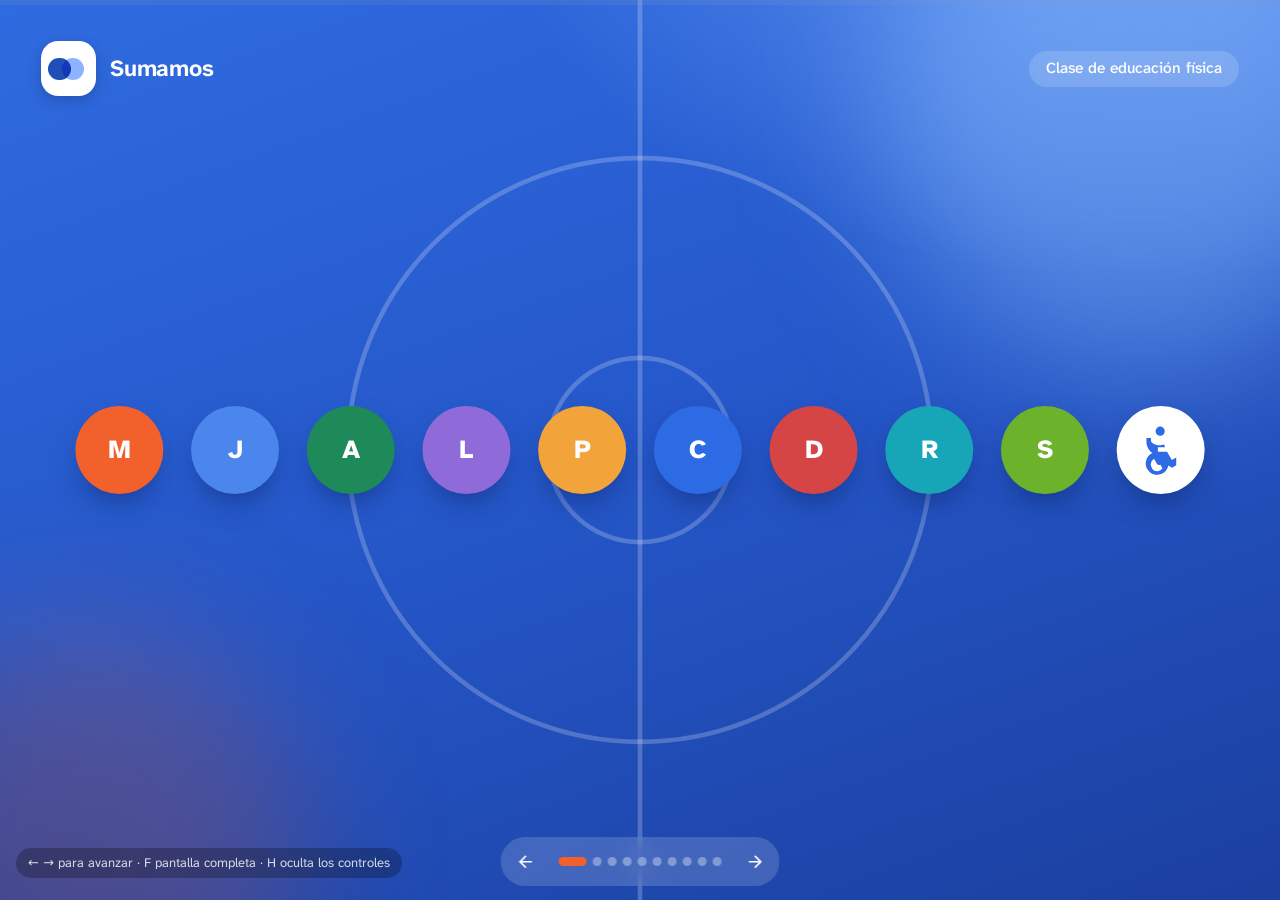
==== web/presentacion.html @ 898bfbc0 "Añade la web de presentación y el soporte para el jurado - web/index.html: página con el móvil de la" ====
<!doctype html>
<html lang="es">
<head>
<meta charset="utf-8">
<meta name="viewport" content="width=device-width, initial-scale=1">
<title>Sumamos · presentación ante el jurado</title>
<meta name="description" content="Soporte visual para presentar la app ante el jurado. Flechas izquierda y derecha para pasar de diapositiva.">
<link rel="stylesheet" href="styles.css">
<link rel="stylesheet" href="deck.css">
<script>window.BRAND = 'Sumamos';</script>
</head>
<body>
<!-- Soporte de la presentación. El guion NO está aquí: solo apoyo visual.
     Datos y fuentes: ver notas al pie de cada diapositiva. Los datos de la app son de ejemplo. -->

<div class="deck" id="deck">
<div class="track" id="track">

<!-- ═════ 1 · Introducción ═════ -->
<section class="sld s1" data-hud="dark" data-steps="2" aria-label="Introducción">
  <div class="bg bg--blue"><i class="orb o-a"></i><i class="orb o-b"></i>
    <svg class="court" viewBox="0 0 1000 600" fill="none" stroke="currentColor" stroke-width="3" aria-hidden="true"><circle class="dl" pathLength="1" cx="500" cy="300" r="190"/><line class="dl" pathLength="1" x1="500" y1="0" x2="500" y2="600"/><circle class="dl" pathLength="1" cx="500" cy="300" r="60"/></svg>
  </div>
  <header class="s1__top" data-a style="--i:0">
    <span class="lock"><span class="mark"><i></i><i></i></span><b data-brand>Sumamos</b></span>
    <span class="tag">Clase de educación física</span>
  </header>
  <div class="s1__zone zl" aria-hidden="true"></div><div class="s1__zone zr" aria-hidden="true"></div>
  <div class="s1__line" id="pickLine" role="img" aria-label="Una fila de diez personas siendo elegidas para formar equipos; la última se queda sin elegir">
    <span class="pp" style="--c:#F2602B">M</span><span class="pp" style="--c:#4A86EC">J</span><span class="pp" style="--c:#1E8A5A">A</span><span class="pp" style="--c:#8E6BD8">L</span><span class="pp" style="--c:#F2A33A">P</span><span class="pp" style="--c:#2D6BE4">C</span><span class="pp" style="--c:#D64545">D</span><span class="pp" style="--c:#16A6B8">R</span><span class="pp" style="--c:#6CB22B">S</span>
    <span class="pp pp--last"><svg viewBox="0 0 24 24" aria-hidden="true"><use href="#i-access"/></svg></span>
  </div>
  <p class="s1__word" data-f="2"><span>Siempre.</span></p>
</section>

<!-- ═════ 2 · Problema ═════ -->
<section class="sld s2" data-hud="light" data-steps="4" aria-label="Problema">
  <div class="bg bg--sky"><i class="orb o-c"></i></div>
  <div class="sx">
    <h2 class="st" data-a style="--i:0">Un problema que se mide</h2>
    <div class="s2__cards">
      <article class="card2" data-f="1">
        <div class="stat"><b data-num="50.6" data-dec="1">0</b><span>%</span></div>
        <p class="lead2">sienten soledad no deseada</p>
        <div class="bars2" id="loneBars">
          <div class="b2"><span>Personas con discapacidad</span><i style="--w:50.6%" class="hot"></i><em>50,6 %</em></div>
          <div class="b2"><span>Resto de la población</span><i style="--w:15.8%"></i><em>15,8 %</em></div>
        </div>
        <p class="src">Fundación ONCE · Observatorio de Soledades, 2025</p>
      </article>
      <article class="card2" data-f="2">
        <div class="stat"><b data-num="0.4" data-dec="1">0</b><span>%</span></div>
        <p class="lead2">tiene licencia deportiva</p>
        <div class="dotsets">
          <div class="dotset"><span>Con discapacidad · por cada 1.000</span><div class="dots" data-on="4"></div></div>
          <div class="dotset"><span>Sin discapacidad · por cada 1.000</span><div class="dots" data-on="80"></div></div>
        </div>
        <p class="src">Comité Paralímpico Español · ≈0,4 % frente a ≈8 %</p>
      </article>
      <article class="card2" data-f="3">
        <div class="stat"><span class="pre">&lt;</span><b data-num="20">0</b><span>%</span></div>
        <p class="lead2">de las instalaciones, accesibles del todo</p>
        <div class="facs" id="facs"></div>
        <p class="src">Libro Blanco del deporte de personas con discapacidad, 2019</p>
      </article>
    </div>
    <p class="punch" data-f="4"><span class="strike">Falta de ganas.</span> <b>Falta de entorno.</b></p>
  </div>
</section>

<!-- ═════ 3 · Solución ═════ -->
<section class="sld s3" data-hud="light" data-steps="3" aria-label="Solución">
  <div class="bg bg--sky2"><i class="orb o-d"></i></div>
  <div class="sx">
    <div class="s3__head" data-a style="--i:0">
      <span class="lock lock--d"><span class="mark"><i></i><i></i></span><b data-brand>Sumamos</b></span>
      <h2>La comunidad deportiva que se adapta a ti</h2>
    </div>
    <div class="s3__flow">
      <article class="prof" data-f="1">
        <span class="ava">L</span>
        <b>Lucía</b><small>Tu perfil</small>
        <div class="chips2"><span>Acceso sin escalones</span><span>Aparcamiento reservado</span><span>Vestuario adaptado</span></div>
      </article>
      <svg class="s3__links" data-f="2" viewBox="0 0 200 300" preserveAspectRatio="none" aria-hidden="true">
        <path class="ln" pathLength="1" d="M0 150 C80 150 90 50 200 50"/><path class="ln" pathLength="1" d="M0 150 C80 150 110 150 200 150"/><path class="ln" pathLength="1" d="M0 150 C80 150 90 250 200 250"/>
        <circle class="pulse" r="5"><animateMotion dur="2.4s" repeatCount="indefinite" path="M0 150 C80 150 90 50 200 50"/></circle>
        <circle class="pulse" r="5"><animateMotion dur="2.4s" begin=".5s" repeatCount="indefinite" path="M0 150 C80 150 110 150 200 150"/></circle>
        <circle class="pulse" r="5"><animateMotion dur="2.4s" begin="1s" repeatCount="indefinite" path="M0 150 C80 150 90 250 200 250"/></circle>
      </svg>
      <div class="acts">
        <article class="mini-act" data-f="2" style="--i:0"><span class="ph" style="background-image:url(assets/foto_baloncesto.jpg)"></span><div><b>Baloncesto en silla</b><small>Creada por otros usuarios</small></div><em class="cov-ok">Cubre 3/3</em></article>
        <article class="mini-act" data-f="2" style="--i:1"><span class="ph" style="background-image:url(assets/foto_natacion.jpg)"></span><div><b>Natación en grupo</b><small>Cerca de ti</small></div><em class="cov-ok">Cubre 3/3</em></article>
        <article class="mini-act" data-f="2" style="--i:2"><span class="ph" style="background-image:url(assets/foto_padel.jpg)"></span><div><b>Pádel para todos</b><small>Con monitor de apoyo</small></div><em class="cov-part">Cubre 2/3</em></article>
      </div>
    </div>
    <p class="s3__say" data-f="3">No un espacio aparte. <b>El mismo espacio, sin barreras.</b></p>
  </div>
</section>

<!-- ═════ 4 · Cómo lo hacemos (demo en vivo) ═════ -->
<section class="sld s4" data-hud="light" data-steps="6" aria-label="Demostración en vivo">
  <div class="bg bg--sky3"><i class="orb o-e"></i></div>
  <div class="sx s4__grid">
    <div class="s4__left">
      <p class="kick" data-a style="--i:0">Demo en vivo</p>
      <article class="lucia" data-a style="--i:1">
        <span class="ava ava--l">L</span>
        <div><b>Lucía</b><small>Quiere jugar al baloncesto. Va en silla de ruedas.</small></div>
      </article>
      <div class="crit" id="crit" aria-hidden="true">
        <span style="--i:0"><svg viewBox="0 0 24 24"><use href="#i-group"/></svg>Gente como ella</span>
        <span style="--i:1"><svg viewBox="0 0 24 24"><use href="#i-pin"/></svg>Cerca de ti</span>
        <span style="--i:2"><svg viewBox="0 0 24 24"><use href="#i-support"/></svg>Con el apoyo que necesita</span>
      </div>
      <ol class="steps" id="demoSteps">
        <li data-k="1"><span class="si"><svg viewBox="0 0 24 24"><use href="#i-hear"/></svg></span><div><b>Una app accesible</b><small>Letra grande y lectura fácil</small></div></li>
        <li data-k="2"><span class="si"><svg viewBox="0 0 24 24"><use href="#i-access"/></svg></span><div><b>Sus necesidades</b><small>Qué necesita, no qué tiene</small></div></li>
        <li data-k="3"><span class="si"><svg viewBox="0 0 24 24"><use href="#i-verified"/></svg></span><div><b>Lo que encaja</b><small>Actividades que ya existen para ella</small></div></li>
        <li data-k="4"><span class="si"><svg viewBox="0 0 24 24"><use href="#i-seal"/></svg></span><div><b>Un sitio comprobado</b><small>Quién viene y qué hay</small></div></li>
        <li data-k="5"><span class="si"><svg viewBox="0 0 24 24"><use href="#i-event"/></svg></span><div><b>Se apunta</b><small>Con el grupo, con apoyo o con alguien suyo</small></div></li>
        <li data-k="6"><span class="si"><svg viewBox="0 0 24 24"><use href="#i-add"/></svg></span><div><b>O crea su plan</b><small>Para que otros se apunten</small></div></li>
      </ol>
    </div>
    <div class="s4__right d-phone" data-a style="--i:2">
      <div class="phone-wrap" id="phoneWrap">
        <div class="phone" id="phone">
          <div class="phone__bezel">
            <div class="phone__cam"></div>
            <div class="phone__screen" id="screen">
              <div class="status"><span>7:22</span><span class="status__r"><i></i><i></i><i></i><b></b></span></div>
              <div class="view" id="view"></div>
              <nav class="tabbar" id="tabbar" aria-label="Navegación de la app">
                <button type="button" data-nav="home"><svg viewBox="0 0 24 24"><use href="#i-home"/></svg><span>Inicio</span></button>
                <button type="button" data-nav="plans"><svg viewBox="0 0 24 24"><use href="#i-plans"/></svg><span>Mis planes</span></button>
                <button type="button" data-nav="council"><svg viewBox="0 0 24 24"><use href="#i-bank"/></svg><span>Ayuntamiento</span></button>
                <button type="button" data-nav="profile"><svg viewBox="0 0 24 24"><use href="#i-person"/></svg><span>Perfil</span></button>
              </nav>
              <div class="sheet-wrap" id="sheet"></div>
              <div class="toast" id="toast" role="status"></div>
              <div class="cursor" id="cursor" aria-hidden="true"><span></span></div>
            </div>
          </div>
        </div>
        <p class="tour-cap" id="tourCap" hidden></p>
      </div>
    </div>
  </div>
</section>

<!-- ═════ 5 · Necesidad ═════ -->
<section class="sld s5" data-hud="dark" data-steps="3" aria-label="Necesidad">
  <div class="bg bg--photo"><img src="assets/foto_playa.jpg" alt=""><i class="shade"></i></div>
  <div class="sx s5__grid">
    <div class="s5__l">
      <p class="kick kick--w" data-a style="--i:0">Marbella</p>
      <div class="big" data-a style="--i:1"><b data-num="15000" data-sep="1">0</b></div>
      <p class="cap" data-a style="--i:2">vecinos con alguna discapacidad</p>
      <p class="here" data-f="3">Esto pasa <b>aquí</b>.</p>
    </div>
    <div class="s5__r">
      <article class="gl" data-f="1">
        <div class="people" id="people"></div>
        <div class="gl__t"><b>1 de cada 10</b><span>personas en España</span></div>
      </article>
      <article class="gl" data-f="2">
        <div class="homes" id="homes"></div>
        <div class="gl__t"><b>1 de cada 5</b><span>hogares</span></div>
      </article>
    </div>
  </div>
  <p class="foot-src" data-a style="--i:3">INE, EDAD 2020 (4,38 M de personas; 94,9 ‰; 20,5 % de hogares). Marbella: estimación aplicando esa tasa a ≈159.000 habitantes (AEAT, 2023).</p>
</section>

<!-- ═════ 6 · Competencia ═════ -->
<section class="sld s6" data-hud="light" data-steps="6" aria-label="Competencia">
  <div class="bg bg--sky"><i class="orb o-c"></i></div>
  <div class="sx">
    <h2 class="st" data-a style="--i:0">¿Ya existe algo así?</h2>
    <div class="s6__grid">
      <div class="cmp" id="cmp">
        <div class="cmp__h">
          <span></span>
          <div class="who2 us"><span class="mark"><i></i><i></i></span><b data-brand>Sumamos</b><small>comunidad deportiva accesible</small></div>
          <div class="who2"><b>Playtomic</b><small>+6.000 clubes · 66 países</small></div>
          <div class="who2"><b>Eventbrite</b><small>89 M de usuarios al mes</small></div>
          <div class="who2"><b>Wheelmap</b><small>≈1 M de lugares mapeados</small></div>
        </div>
        <div class="row3" data-f="1"><span>Quedar para jugar</span><i class="y"></i><i class="y"></i><i class="p"></i><i class="n"></i></div>
        <div class="row3" data-f="2"><span>Accesibilidad como filtro</span><i class="y"></i><i class="n"></i><i class="n"></i><i class="y"></i></div>
        <div class="row3" data-f="3"><span>Compañía con tus necesidades</span><i class="y"></i><i class="p"></i><i class="n"></i><i class="n"></i></div>
        <div class="row3" data-f="4"><span>Sello y fecha de comprobación</span><i class="y"></i><i class="n"></i><i class="n"></i><i class="p"></i></div>
        <div class="row3" data-f="5"><span>Datos para el Ayuntamiento</span><i class="y"></i><i class="n"></i><i class="n"></i><i class="p"></i></div>
        <p class="legend3"><i class="y"></i>Sí <i class="p"></i>En parte <i class="n"></i>No</p>
      </div>
      <aside class="hub" data-f="6">
        <svg viewBox="0 0 300 300" aria-hidden="true">
          <g class="hub__l" stroke="currentColor" stroke-width="2.5" fill="none">
            <line class="ln" pathLength="1" x1="150" y1="150" x2="150" y2="34"/><line class="ln" pathLength="1" x1="150" y1="150" x2="251" y2="92"/><line class="ln" pathLength="1" x1="150" y1="150" x2="251" y2="208"/>
            <line class="ln" pathLength="1" x1="150" y1="150" x2="150" y2="266"/><line class="ln" pathLength="1" x1="150" y1="150" x2="49" y2="208"/><line class="ln" pathLength="1" x1="150" y1="150" x2="49" y2="92"/>
          </g>
          <circle class="hub__c" cx="150" cy="150" r="40"/>
        </svg>
        <span class="hub__m"><span class="mark"><i></i><i></i></span></span>
        <b class="n1">Asociaciones</b><b class="n2">Clubes</b><b class="n3">Ayuntamiento</b><b class="n4">Voluntariado</b><b class="n5">Comercios</b><b class="n6">Usuarios</b>
        <p>Cada una por su lado. <b>Nosotros las conectamos.</b></p>
      </aside>
    </div>
  </div>
  <p class="foot-src">Cifras de comunicados de cada empresa (Playtomic, 2025; Eventbrite, 2024; accessibility.cloud/Wheelmap). Comparativa de funciones: valoración propia.</p>
</section>

<!-- ═════ 7 · Ayuntamiento ═════ -->
<section class="sld s7" data-hud="dark" data-steps="3" aria-label="Lo que gana el Ayuntamiento">
  <div class="bg bg--navy"><i class="orb o-f"></i><i class="orb o-g"></i></div>
  <div class="sx">
    <div class="s7__top" data-a style="--i:0"><h2 class="st st--w">Lo que gana el Ayuntamiento</h2><span class="sim2">Datos simulados</span></div>
    <div class="s7__grid">
      <article class="k7" data-f="1">
        <h3>Inclusión que por fin se mide</h3>
        <div class="kk"><div><b data-num="38">0</b><span>empiezan a hacer deporte</span></div><div><b><span data-num="9">0</span>/14</b><span>sitios con sello</span></div><div><b data-num="23">0</b><span>voluntarios avalados</span></div></div>
      </article>
      <article class="k7 k7--chart" data-f="2">
        <h3>Instalaciones llenas en horas libres</h3>
        <div class="chart7" id="chart7" role="img" aria-label="Ocupación por horas, antes y con la app"></div>
        <div class="axis7"><span>8:00</span><span>14:00</span><span>21:00</span></div>
        <div class="legend7"><i class="b0"></i>Antes<i class="b1"></i>Con la app</div>
      </article>
      <article class="k7" data-f="3">
        <h3>Datos para saber dónde invertir</h3>
        <ul class="bl7">
          <li><svg viewBox="0 0 24 24"><use href="#i-block"/></svg><div><b>Ascensor averiado</b><small>Pabellón polideportivo · 6 avisos</small></div></li>
          <li><svg viewBox="0 0 24 24"><use href="#i-block"/></svg><div><b>Baño adaptado en otro edificio</b><small>Pistas de pádel · 4 avisos</small></div></li>
        </ul>
        <div class="dem7"><div><span>Lengua de signos en natación</span><i style="--w:100%"></i><b>7</b></div><div><span>Transporte hasta la piscina</span><i style="--w:71%"></i><b>5</b></div><div><span>Tardes en zona norte</span><i style="--w:57%"></i><b>4</b></div></div>
      </article>
    </div>
  </div>
</section>

<!-- ═════ 8 · Modelo ═════ -->
<section class="sld s8" data-hud="light" data-steps="4" aria-label="Modelo de negocio">
  <div class="bg bg--sky2"><i class="orb o-d"></i></div>
  <div class="sx">
    <div class="s8__head" data-a style="--i:0"><h2 class="st">Cómo se sostiene</h2></div>
    <div class="s8__stage" id="model">
      <div class="src3">
        <article data-f="1" style="--i:0"><span class="ic"><svg viewBox="0 0 24 24"><use href="#i-group"/></svg></span><b>Comisiones de los clubes</b></article>
        <article data-f="1" style="--i:1"><span class="ic ic--o"><svg viewBox="0 0 24 24"><use href="#i-heart"/></svg></span><b>Patrocinio de comercios locales</b></article>
        <article data-f="1" style="--i:2"><span class="ic ic--g"><svg viewBox="0 0 24 24"><use href="#i-bank"/></svg></span><b>Licencia municipal</b></article>
      </div>
      <svg class="m-links" data-f="1" viewBox="0 0 300 300" preserveAspectRatio="none" aria-hidden="true">
        <path class="ln" pathLength="1" d="M0 50 C130 50 130 150 300 150"/><path class="ln" pathLength="1" d="M0 150 L300 150"/><path class="ln" pathLength="1" d="M0 250 C130 250 130 150 300 150"/>
        <circle class="pulse" r="5"><animateMotion dur="2.6s" repeatCount="indefinite" path="M0 50 C130 50 130 150 300 150"/></circle>
        <circle class="pulse" r="5"><animateMotion dur="2.6s" begin=".6s" repeatCount="indefinite" path="M0 150 L300 150"/></circle>
        <circle class="pulse" r="5"><animateMotion dur="2.6s" begin="1.2s" repeatCount="indefinite" path="M0 250 C130 250 130 150 300 150"/></circle>
      </svg>
      <div class="core" data-f="2"><span class="mark mark--xl"><i></i><i></i></span><b data-brand>Sumamos</b><em>Gratis para quien lo necesita</em></div>
      <svg class="m-out" data-f="3" viewBox="0 0 200 300" preserveAspectRatio="none" aria-hidden="true">
        <path class="ln" pathLength="1" d="M0 150 L200 150"/>
        <circle class="pulse" r="5"><animateMotion dur="2s" repeatCount="indefinite" path="M0 150 L200 150"/></circle>
      </svg>
      <article class="inv" data-f="3"><span class="ic ic--o"><svg viewBox="0 0 24 24"><use href="#i-support"/></svg></span><b>Monitores y servicios especiales</b><small>Lo que ganamos se reinvierte para escalar</small></article>
      <div class="loop" data-f="3" aria-hidden="true"><svg viewBox="0 0 400 80" preserveAspectRatio="none"><path class="ln" pathLength="1" d="M360 4 C360 70 40 70 40 8" marker-end="url(#ah)"/><defs><marker id="ah" viewBox="0 0 10 10" refX="5" refY="5" markerWidth="7" markerHeight="7" orient="auto-start-reverse"><path d="M0 0 L10 5 L0 10z" fill="currentColor"/></marker></defs></svg></div>
    </div>
    <div class="s8__gain" data-f="4"><span>Instalaciones llenas</span><span>Inclusión medible</span><span>Datos para invertir</span></div>
  </div>
</section>

<!-- ═════ 9 · Hoja de ruta ═════ -->
<section class="sld s9" data-hud="dark" data-steps="4" aria-label="Hoja de ruta">
  <div class="bg bg--blue"><i class="orb o-a"></i><i class="orb o-b"></i></div>
  <div class="sx">
    <h2 class="st st--w" data-a style="--i:0">Hoja de ruta</h2>
    <div class="road" id="road">
      <svg class="road__line" viewBox="0 0 1000 220" preserveAspectRatio="none" aria-hidden="true"><path class="ln" pathLength="1" d="M90 160 C187 160 187 70 295 70 S398 160 500 160 S605 70 705 70 S813 160 910 160"/></svg>
      <article class="stop" data-f="1" style="--x:9%;--y:72.7%"><i class="dot9"></i><b>MarbellUp</b><small>Aquí empezamos</small></article>
      <article class="stop up" data-f="1" style="--x:29.5%;--y:31.8%"><i class="dot9"></i><b>Spin-offs UMA</b><small>Impulso universitario</small></article>
      <article class="stop stop--pilot" data-f="2" style="--x:50%;--y:72.7%"><i class="dot9"></i><b>Ayuntamiento de Marbella</b><small>Piloto con asociaciones y clubes</small><em><b data-num="6">0</b> meses</em></article>
      <article class="stop up" data-f="3" style="--x:70.5%;--y:31.8%"><i class="dot9"></i><b>Andalucía</b><small>Primera expansión</small></article>
      <article class="stop" data-f="4" style="--x:91%;--y:72.7%"><i class="dot9"></i><b>España</b><small>Y más allá</small></article>
    </div>
  </div>
</section>

<!-- ═════ 10 · Cierre ═════ -->
<section class="sld s10" data-hud="dark" data-steps="2" aria-label="Cierre">
  <div class="bg bg--blue2"><i class="orb o-a"></i><i class="orb o-b"></i></div>
  <p class="s10__a" data-f="1">El problema nunca fueron ellos.</p>
  <div class="s10__b" data-f="2">
    <h2 class="mega" aria-label="Sumamos"></h2>
    <p class="s10__sub">Nadie debería quedarse en el banquillo.</p>
    <div class="bench" id="bench" aria-hidden="true"></div>
  </div>
</section>

</div>
</div>

<!-- HUD -->
<nav class="hud" id="hud" aria-label="Navegación de la presentación">
  <button type="button" class="hud__b" id="hPrev" aria-label="Anterior"><svg viewBox="0 0 24 24"><use href="#i-back"/></svg></button>
  <div class="hud__dots" id="hDots" role="tablist"></div>
  <button type="button" class="hud__b" id="hNext" aria-label="Siguiente"><svg viewBox="0 0 24 24" style="transform:scaleX(-1)"><use href="#i-back"/></svg></button>
</nav>
<div class="prog" id="prog" aria-hidden="true"><i></i></div>
<p class="hint" id="hint">← → para avanzar · F pantalla completa · H oculta los controles</p>

<!-- ───────── Iconos ───────── -->
<svg width="0" height="0" style="position:absolute" aria-hidden="true">
  <defs>
    <symbol id="i-home" viewBox="0 0 24 24"><path fill="currentColor" d="M10 20v-6h4v6h5v-8h3L12 3 2 12h3v8z"/></symbol>
    <symbol id="i-plans" viewBox="0 0 24 24"><path fill="currentColor" d="M19 3h-4.18C14.4 1.84 13.3 1 12 1s-2.4.84-2.82 2H5a2 2 0 0 0-2 2v14a2 2 0 0 0 2 2h14a2 2 0 0 0 2-2V5a2 2 0 0 0-2-2zm-7 0a1 1 0 1 1 0 2 1 1 0 0 1 0-2zm2 14H7v-2h7v2zm3-4H7v-2h10v2zm0-4H7V7h10v2z"/></symbol>
    <symbol id="i-bank" viewBox="0 0 24 24"><path fill="currentColor" d="M4 10v7h3v-7H4zm6 0v7h3v-7h-3zM2 22h19v-3H2v3zm14-12v7h3v-7h-3zm-4.5-9L2 6v2h19V6l-9.5-5z"/></symbol>
    <symbol id="i-person" viewBox="0 0 24 24"><path fill="currentColor" d="M12 12c2.21 0 4-1.79 4-4s-1.79-4-4-4-4 1.79-4 4 1.79 4 4 4zm0 2c-2.67 0-8 1.34-8 4v2h16v-2c0-2.66-5.33-4-8-4z"/></symbol>
    <symbol id="i-addperson" viewBox="0 0 24 24"><path fill="currentColor" d="M15 12c2.21 0 4-1.79 4-4s-1.79-4-4-4-4 1.79-4 4 1.79 4 4 4zm-9-2V7H4v3H1v2h3v3h2v-3h3v-2H6zm9 4c-2.67 0-8 1.34-8 4v2h16v-2c0-2.66-5.33-4-8-4z"/></symbol>
    <symbol id="i-group" viewBox="0 0 24 24"><path fill="currentColor" d="M16 11c1.66 0 2.99-1.34 2.99-3S17.66 5 16 5s-3 1.34-3 3 1.34 3 3 3zm-8 0c1.66 0 2.99-1.34 2.99-3S9.66 5 8 5 5 6.34 5 8s1.34 3 3 3zm0 2c-2.33 0-7 1.17-7 3.5V19h14v-2.5c0-2.33-4.67-3.5-7-3.5zm8 0c-.29 0-.62.02-.97.05 1.16.84 1.97 1.97 1.97 3.45V19h6v-2.5c0-2.33-4.67-3.5-7-3.5z"/></symbol>
    <symbol id="i-event" viewBox="0 0 24 24"><path fill="currentColor" d="M19 4h-1V2h-2v2H8V2H6v2H5a2 2 0 0 0-2 2v14a2 2 0 0 0 2 2h14a2 2 0 0 0 2-2V6a2 2 0 0 0-2-2zm0 16H5V10h14v10zM7 12h4v4H7z"/></symbol>
    <symbol id="i-pin" viewBox="0 0 24 24"><path fill="currentColor" d="M12 2C8.13 2 5 5.13 5 9c0 5.25 7 13 7 13s7-7.75 7-13c0-3.87-3.13-7-7-7zm0 9.5a2.5 2.5 0 0 1 0-5 2.5 2.5 0 0 1 0 5z"/></symbol>
    <symbol id="i-back" viewBox="0 0 24 24"><path fill="currentColor" d="M20 11H7.83l5.59-5.59L12 4l-8 8 8 8 1.41-1.41L7.83 13H20v-2z"/></symbol>
    <symbol id="i-heart" viewBox="0 0 24 24"><path fill="currentColor" d="M12 21.35l-1.45-1.32C5.4 15.36 2 12.28 2 8.5 2 5.42 4.42 3 7.5 3c1.74 0 3.41.81 4.5 2.09C13.09 3.81 14.76 3 16.5 3 19.58 3 22 5.42 22 8.5c0 3.78-3.4 6.86-8.55 11.54L12 21.35z"/></symbol>
    <symbol id="i-check" viewBox="0 0 24 24"><path fill="currentColor" d="M9 16.17 4.83 12l-1.42 1.41L9 19 21 7l-1.41-1.41z"/></symbol>
    <symbol id="i-add" viewBox="0 0 24 24"><path fill="currentColor" d="M19 13h-6v6h-2v-6H5v-2h6V5h2v6h6v2z"/></symbol>
    <symbol id="i-remove" viewBox="0 0 24 24"><path fill="currentColor" d="M19 13H5v-2h14v2z"/></symbol>
    <symbol id="i-down" viewBox="0 0 24 24"><path fill="currentColor" d="M7 10l5 5 5-5z"/></symbol>
    <symbol id="i-search" viewBox="0 0 24 24"><path fill="currentColor" d="M15.5 14h-.79l-.28-.27A6.47 6.47 0 0 0 16 9.5 6.5 6.5 0 1 0 9.5 16c1.61 0 3.09-.59 4.23-1.57l.27.28v.79l5 4.99L20.49 19l-4.99-5zm-6 0C7.01 14 5 11.99 5 9.5S7.01 5 9.5 5 14 7.01 14 9.5 11.99 14 9.5 14z"/></symbol>
    <symbol id="i-seal" viewBox="0 0 24 24"><path fill="currentColor" d="M23 12l-2.44-2.79.34-3.69-3.61-.82-1.89-3.2L12 2.96 8.6 1.5 6.71 4.69 3.1 5.5l.34 3.7L1 12l2.44 2.79-.34 3.7 3.61.82L8.6 22.5l3.4-1.47 3.4 1.46 1.89-3.19 3.61-.82-.34-3.69L23 12zm-12.91 4.72l-3.8-3.81 1.48-1.48 2.32 2.33 5.85-5.87 1.48 1.48-7.33 7.35z"/></symbol>
    <symbol id="i-verified" viewBox="0 0 24 24"><path fill="currentColor" d="M12 2a10 10 0 1 0 0 20 10 10 0 0 0 0-20zm-2 15-5-5 1.41-1.41L10 14.17l7.59-7.59L19 8l-9 9z"/></symbol>
    <symbol id="i-seal-off" viewBox="0 0 24 24"><path fill="none" stroke="currentColor" stroke-width="2" stroke-dasharray="3 3" d="M12 3.2l2.6 1.9 3.2.1 1 3.1 2.6 1.9-1 3.1 1 3.1-2.6 1.9-1 3.1-3.2.1-2.6 1.9-2.6-1.9-3.2-.1-1-3.1L3.6 14l1-3.1-1-3.1 2.6-1.9 1-3.1 3.2-.1z"/></symbol>
    <symbol id="i-block" viewBox="0 0 24 24"><path fill="currentColor" d="M12 2C6.48 2 2 6.48 2 12s4.48 10 10 10 10-4.48 10-10S17.52 2 12 2zM4 12c0-4.42 3.58-8 8-8 1.85 0 3.55.63 4.9 1.69L5.69 16.9A7.9 7.9 0 0 1 4 12zm8 8c-1.85 0-3.55-.63-4.9-1.69L18.31 7.1A7.9 7.9 0 0 1 20 12c0 4.42-3.58 8-8 8z"/></symbol>
    <symbol id="i-access" viewBox="0 0 24 24"><path fill="currentColor" d="M12 2a2 2 0 1 1 0 4 2 2 0 0 1 0-4zm7 13.5-1.9 1.1-2.1-3.6h-4V11h3.1l-.3-1.2c-.4.1-.8.2-1.2.2A4.7 4.7 0 0 1 8 8.5V7H6v1.5c0 2.1 1 3.9 2.6 5A5 5 0 1 0 15.6 19l1.6 1 1.8-1.1zM11 21.5a3 3 0 0 1-1.7-5.5l1.1 1.9A1 1 0 0 0 12 18.5l1 1.7a3 3 0 0 1-2 1.3z"/></symbol>
    <symbol id="i-hear" viewBox="0 0 24 24"><path fill="currentColor" d="M17 20c-.29 0-.56-.06-.76-.15-.71-.37-1.21-.88-1.71-2.38-.51-1.56-1.47-2.29-2.39-3-.79-.61-1.61-1.24-2.32-2.53C9.29 10.98 9 9.93 9 9c0-2.8 2.2-5 5-5s5 2.2 5 5h2c0-3.93-3.07-7-7-7S7 5.07 7 9c0 1.26.38 2.65 1.07 3.9.91 1.65 1.98 2.48 2.85 3.15.81.62 1.39 1.07 1.71 2.05.6 1.82 1.37 2.84 2.73 3.55.51.23 1.07.35 1.64.35 2.21 0 4-1.79 4-4h-2c0 1.1-.9 2-2 2zM7.64 2.64 6.22 1.22C4.23 3.21 3 5.96 3 9s1.23 5.79 3.22 7.78l1.41-1.41C6.01 13.74 5 11.49 5 9s1.01-4.74 2.64-6.36zM11.5 9a2.5 2.5 0 0 0 5 0 2.5 2.5 0 0 0-5 0z"/></symbol>
    <symbol id="i-bulb" viewBox="0 0 24 24"><path fill="currentColor" d="M9 21c0 .55.45 1 1 1h4c.55 0 1-.45 1-1v-1H9v1zm3-19C8.14 2 5 5.14 5 9c0 2.38 1.19 4.47 3 5.74V17c0 .55.45 1 1 1h6c.55 0 1-.45 1-1v-2.26c1.81-1.27 3-3.36 3-5.74 0-3.86-3.14-7-7-7z"/></symbol>
    <symbol id="i-support" viewBox="0 0 24 24"><path fill="currentColor" d="M12 2a10 10 0 1 0 0 20 10 10 0 0 0 0-20zm0 4a6 6 0 1 1 0 12 6 6 0 0 1 0-12zm0 3a3 3 0 1 0 0 6 3 3 0 0 0 0-6z"/></symbol>
    <symbol id="i-play" viewBox="0 0 24 24"><path fill="currentColor" d="M8 5v14l11-7z"/></symbol>
    <symbol id="i-reset" viewBox="0 0 24 24"><path fill="currentColor" d="M17.65 6.35A7.96 7.96 0 0 0 12 4a8 8 0 1 0 7.73 10h-2.08A6 6 0 1 1 12 6c1.66 0 3.14.69 4.22 1.78L13 11h7V4l-2.35 2.35z"/></symbol>
    <symbol id="i-flame" viewBox="0 0 24 24"><path fill="currentColor" d="M13.5.67s.74 2.65.74 4.8c0 2.06-1.35 3.73-3.41 3.73-2.07 0-3.63-1.67-3.63-3.73l.03-.36C5.21 7.51 4 10.62 4 14c0 4.42 3.58 8 8 8s8-3.58 8-8C20 8.61 17.41 3.8 13.5.67zM11.71 19c-1.78 0-3.22-1.4-3.22-3.14 0-1.62 1.05-2.76 2.81-3.12 1.77-.36 3.6-1.21 4.62-2.58.39 1.29.59 2.65.59 4.04 0 2.65-2.15 4.8-4.8 4.8z"/></symbol>
    <symbol id="i-bell" viewBox="0 0 24 24"><path fill="currentColor" d="M12 22c1.1 0 2-.9 2-2h-4a2 2 0 0 0 2 2zm6-6v-5c0-3.07-1.63-5.64-4.5-6.32V4a1.5 1.5 0 0 0-3 0v.68C7.64 5.36 6 7.92 6 11v5l-2 2v1h16v-1l-2-2z"/></symbol>
    <symbol id="i-dir" viewBox="0 0 24 24"><path fill="currentColor" d="M21.71 11.29l-9-9a1 1 0 0 0-1.42 0l-9 9a1 1 0 0 0 0 1.42l9 9a1 1 0 0 0 1.42 0l9-9a1 1 0 0 0 0-1.42zM14 14.5V12h-4v3H8v-4a1 1 0 0 1 1-1h5V7.5l3.5 3.5-3.5 3.5z"/></symbol>
    <symbol id="i-grid" viewBox="0 0 24 24"><path fill="currentColor" d="M4 8h4V4H4v4zm6 12h4v-4h-4v4zm-6 0h4v-4H4v4zm0-6h4v-4H4v4zm6 0h4v-4h-4v4zm6-10v4h4V4h-4zm-6 4h4V4h-4v4zm6 6h4v-4h-4v4zm0 6h4v-4h-4v4z"/></symbol>
  </defs>
</svg>



<script src="phone.js"></script>
<script src="deck.js"></script>
</body>
</html>
---- web/styles.css ----
/* Quedamos — web de presentación.
   Mismo mundo que la app: azul vivo, fondo azul claro, tarjetas blancas muy redondeadas, chips, naranja de acento. */

@font-face {
  font-family: "Atkinson Next";
  src: url("assets/atkinson_next.ttf") format("truetype");
  font-weight: 200 800;
  font-display: swap;
}

:root {
  --blue: #2D6BE4;
  --blue-d: #2C63D6;
  --blue-dd: #1F4FB8;
  --blue-l: #4A86EC;
  --sky: #E3ECFB;
  --chip: #E6EDFC;
  --tile: #EEF1F8;
  --ink: #1B2444;
  --muted: #4A5576;
  --hot: #F2602B;
  --ok: #1E8A5A;
  --bad: #D64545;
  --navy: #0E1A3F;
  --card: #fff;
  --r: 28px;
  --font: "Atkinson Next", "Atkinson Hyperlegible", system-ui, sans-serif;
  --ease: cubic-bezier(.2, .8, .2, 1);
  --spring: cubic-bezier(.3, 1.5, .5, 1);
  --sh: 0 10px 30px -10px rgba(27, 36, 68, .28), 0 2px 6px rgba(27, 36, 68, .08);
  --m: clamp(18px, 4vw, 56px);
}

*, *::before, *::after { box-sizing: border-box; }
html { scroll-behavior: smooth; -webkit-text-size-adjust: 100%; }
html, body { overflow-x: clip; }
body { margin: 0; font: 400 clamp(1.0625rem, 1rem + .3vw, 1.25rem)/1.5 var(--font); color: var(--ink); background: var(--sky); }
h1, h2, h3, h4, h5, p, figure, ul, blockquote { margin: 0; }
ul { padding: 0; list-style: none; }
img { display: block; max-width: 100%; }
button { font: inherit; color: inherit; cursor: pointer; border: 0; background: none; padding: 0; }
a { color: inherit; }
::selection { background: var(--blue); color: #fff; }
:focus-visible { outline: 4px solid var(--hot); outline-offset: 3px; }
.ico { width: 1.25em; height: 1.25em; flex: none; fill: currentColor; }
.wrap { width: min(1240px, 100% - var(--m) * 2); margin-inline: auto; }
.small { font-size: .9em; color: var(--muted); }
.small.light { color: rgba(255, 255, 255, .72); }
.center { text-align: center; margin-top: 18px; }
.kicker { display: inline-block; font-weight: 700; font-size: .95rem; color: var(--blue); background: var(--chip); padding: 6px 14px; border-radius: 99px; margin-bottom: 18px; }

/* ───────── Fondo vivo ───────── */
.bg-glow { position: fixed; inset: 0; z-index: -1; pointer-events: none; overflow: hidden; }
.bg-glow i { position: absolute; border-radius: 50%; filter: blur(70px); opacity: .6; animation: drift 22s ease-in-out infinite alternate; }
.bg-glow i:nth-child(1) { width: 46vw; height: 46vw; left: -12vw; top: -10vw; background: #9dbcf7; }
.bg-glow i:nth-child(2) { width: 38vw; height: 38vw; right: -10vw; top: 30vh; background: #cfe0ff; animation-duration: 28s; animation-delay: -6s; }
.bg-glow i:nth-child(3) { width: 30vw; height: 30vw; left: 30vw; bottom: -14vw; background: #ffd6c4; opacity: .45; animation-duration: 34s; animation-delay: -12s; }
@keyframes drift { to { transform: translate(8vw, 6vh) scale(1.15); } }

/* ───────── Botones ───────── */
.btn {
  --tx: 0px; --ty: 0px;
  display: inline-flex; align-items: center; justify-content: center; gap: .55em;
  min-height: 52px; padding: 0 28px; border-radius: 99px;
  font-weight: 700; text-decoration: none; white-space: nowrap;
  transform: translate(var(--tx), var(--ty));
  transition: transform .35s var(--ease), background-color .2s, box-shadow .2s, color .2s;
}
.btn:active { transform: translate(var(--tx), var(--ty)) scale(.96); }
.btn--big { min-height: 62px; padding: 0 36px; font-size: 1.12em; }
.btn--s { min-height: 44px; padding: 0 20px; font-size: .95em; }
.btn--blue { background: var(--blue); color: #fff; box-shadow: 0 8px 20px -8px rgba(45, 107, 228, .7); }
.btn--blue:hover { background: #2259c8; box-shadow: 0 12px 26px -8px rgba(45, 107, 228, .8); }
.btn--white { background: #fff; color: var(--blue-dd); }
.btn--white:hover { background: var(--chip); }
.btn--hot { background: var(--hot); color: #fff; box-shadow: 0 10px 26px -8px rgba(242, 96, 43, .75); }
.btn--hot:hover { background: #dd4f1d; }
.btn--ghost { background: rgba(255, 255, 255, .14); color: #fff; box-shadow: inset 0 0 0 2px rgba(255, 255, 255, .55); }
.btn--ghost:hover { background: rgba(255, 255, 255, .26); }
.busy { opacity: .6; pointer-events: none; }

/* ───────── Nav ───────── */
.nav {
  position: fixed; z-index: 50; top: 14px; left: 50%; transform: translateX(-50%);
  width: min(1180px, 100% - 28px); display: flex; align-items: center; gap: 18px;
  padding: 8px 8px 8px 16px; border-radius: 99px; color: #fff;
  transition: background-color .3s, color .3s, box-shadow .3s, top .3s;
}
.nav.solid { background: rgba(255, 255, 255, .86); backdrop-filter: blur(14px); color: var(--ink); box-shadow: var(--sh); }
.nav.solid .btn--white { background: var(--blue); color: #fff; }
.brand { display: flex; align-items: center; gap: 10px; text-decoration: none; font-weight: 800; font-size: 1.25rem; letter-spacing: -.01em; }
.brand__mark { position: relative; width: 38px; height: 38px; border-radius: 12px; background: #fff; display: block; box-shadow: 0 2px 8px rgba(0, 0, 0, .15); }
.brand__mark i { position: absolute; top: 11px; width: 16px; height: 16px; border-radius: 50%; }
.brand__mark i:first-child { left: 5px; background: var(--blue-dd); }
.brand__mark i:last-child { left: 15px; background: #8db2ff; mix-blend-mode: multiply; transition: transform .4s var(--spring); }
.brand:hover .brand__mark i:last-child { transform: translateX(6px); }
.nav__links { margin-left: auto; display: flex; gap: 4px; }
.nav__links a { text-decoration: none; font-weight: 500; padding: 9px 14px; border-radius: 99px; transition: background-color .2s; }
.nav__links a:hover { background: rgba(255, 255, 255, .2); }
.nav.solid .nav__links a:hover { background: var(--chip); }

/* ───────── Hero ───────── */
.hero {
  position: relative; isolation: isolate; color: #fff; min-height: 100svh;
  display: grid; align-items: center; overflow: hidden;
  padding: 120px var(--m) 140px;
  background:
    radial-gradient(1100px 620px at 88% -8%, rgba(120, 170, 255, .75), transparent 60%),
    radial-gradient(900px 600px at -6% 108%, rgba(21, 60, 160, .95), transparent 62%),
    linear-gradient(160deg, #2f6be0 0%, #2557c9 45%, #1b3f9f 100%);
}
.hero__bg { position: absolute; inset: 0; z-index: -1; }
.hero__orb { position: absolute; border-radius: 50%; filter: blur(60px); animation: drift 14s ease-in-out infinite alternate; }
.o1 { width: 420px; height: 420px; left: 38%; top: 8%; background: rgba(140, 190, 255, .45); }
.o2 { width: 340px; height: 340px; right: -4%; bottom: 18%; background: rgba(242, 96, 43, .28); animation-duration: 18s; animation-delay: -5s; }
.o3 { width: 300px; height: 300px; left: -6%; top: 40%; background: rgba(90, 150, 255, .5); animation-duration: 20s; animation-delay: -9s; }
.hero__lanes, .final__lanes { position: absolute; inset: 0; width: 100%; height: 100%; opacity: .5; }
.lane line { stroke: rgba(255, 255, 255, .5); stroke-width: 12; stroke-dasharray: 16 16; animation: flow 9s linear infinite; }
.lane line.b { stroke: #F2602B; stroke-dashoffset: 16; opacity: .9; }
.lane.l2 line { animation-duration: 12s; }
.lane.l3 line { animation-duration: 15s; animation-direction: reverse; }
@keyframes flow { to { stroke-dashoffset: -320; } }
.lane line.b { animation-name: flowb; }
@keyframes flowb { from { stroke-dashoffset: 16; } to { stroke-dashoffset: -304; } }
.hero__waves { position: absolute; left: -5%; bottom: -2px; width: 110%; height: 190px; }
.hero__waves path { transform-box: fill-box; animation: sway 8s ease-in-out infinite alternate; }
.w1 { fill: rgba(227, 236, 251, .35); }
.w2 { fill: rgba(227, 236, 251, .6); animation-duration: 11s !important; animation-direction: alternate-reverse !important; }
.w3 { fill: #E3ECFB; animation-duration: 14s !important; }
@keyframes sway { from { transform: translateX(-4%) scaleY(.9); } to { transform: translateX(4%) scaleY(1.12); } }

.hero__in { display: grid; grid-template-columns: 1.02fr .98fr; gap: clamp(24px, 4vw, 64px); align-items: center; width: min(1240px, 100%); margin-inline: auto; }
.chip-line { display: inline-flex; align-items: center; gap: 10px; background: rgba(255, 255, 255, .16); padding: 8px 16px; border-radius: 99px; font-weight: 500; font-size: .95rem; backdrop-filter: blur(8px); }
.dot { width: 10px; height: 10px; border-radius: 50%; background: #7ff0b0; box-shadow: 0 0 0 0 rgba(127, 240, 176, .7); animation: pulse 2s infinite; }
@keyframes pulse { 70% { box-shadow: 0 0 0 12px rgba(127, 240, 176, 0); } 100% { box-shadow: 0 0 0 0 rgba(127, 240, 176, 0); } }
.hero h1 { font-size: clamp(3rem, 1.2rem + 6.6vw, 7.2rem); line-height: .96; letter-spacing: -.035em; font-weight: 800; margin: 22px 0 24px; }
.split .w { display: inline-block; opacity: 0; transform: translateY(70%) rotate(4deg); filter: blur(8px); }
.split.in .w { animation: wordIn .9s var(--ease) both; animation-delay: calc(var(--n) * 110ms + 150ms); }
@keyframes wordIn { to { opacity: 1; transform: none; filter: none; } }
.w--hot { color: #ffb48f; position: relative; }
.w--hot::after { content: ""; position: absolute; left: 0; right: 0; bottom: .06em; height: .09em; background: var(--hot); border-radius: 9px; transform: scaleX(0); transform-origin: left; animation: under 1s 1.3s var(--ease) forwards; }
@keyframes under { to { transform: scaleX(1); } }
.hero__lead { font-size: clamp(1.2rem, 1rem + .8vw, 1.6rem); line-height: 1.35; max-width: 31ch; opacity: .95; }
.hero__cta { display: flex; flex-wrap: wrap; gap: 14px; margin-top: 34px; }
.hero__stats { display: flex; flex-wrap: wrap; gap: 14px 40px; margin-top: 46px; }
.hero__stats li { display: grid; max-width: 14ch; }
.hero__stats b { font-size: 2.6rem; line-height: 1; font-weight: 800; letter-spacing: -.03em; font-variant-numeric: tabular-nums; }
.hero__stats span { font-size: .92rem; opacity: .85; margin-top: 4px; line-height: 1.25; }
[data-rise] { opacity: 0; transform: translateY(24px); }
[data-rise].in { animation: rise .9s var(--ease) both; animation-delay: var(--d, 0s); }
@keyframes rise { to { opacity: 1; transform: none; } }

.collage { --mx: 0; --my: 0; position: relative; height: clamp(440px, 46vw, 640px); }
.cut { --rx: 0deg; --ry: 0deg; position: absolute; margin: 0; translate: calc(var(--mx) * var(--depth, 20) * -1px) calc(var(--my) * var(--depth, 20) * -1px); transform: perspective(900px) rotateX(var(--rx)) rotateY(var(--ry)) rotate(var(--rot)); transition: transform .25s var(--ease), translate .35s var(--ease); }
.cut img { width: 100%; height: 100%; object-fit: cover; border-radius: 30px; box-shadow: 0 30px 50px -18px rgba(8, 22, 70, .6); animation: floaty 7s ease-in-out infinite alternate; }
.c1 { --rot: -5deg; left: 2%; top: 8%; width: 52%; aspect-ratio: 4/5; z-index: 2; }
.c2 { --rot: 6deg; right: 0; top: 0; width: 44%; aspect-ratio: 1; z-index: 1; }
.c2 img { animation-delay: -2s; }
.c3 { --rot: -2deg; right: 6%; bottom: 0; width: 54%; aspect-ratio: 5/4; z-index: 3; }
.c3 img { animation-delay: -4s; animation-duration: 9s; }
@keyframes floaty { to { transform: translateY(-14px); } }
.float-chip { position: absolute; display: inline-flex; align-items: center; gap: 8px; background: #fff; color: var(--ink); font-weight: 700; font-size: .95rem; padding: 10px 16px; border-radius: 99px; box-shadow: var(--sh); white-space: nowrap; animation: floaty 5s ease-in-out infinite alternate; }
.float-chip small { display: block; font-weight: 400; color: var(--muted); font-size: .8em; }
.float-chip .ico { color: var(--ok); }
.fc1 { left: -8%; bottom: 12%; }
.fc2 { right: -2%; bottom: -14px; border-radius: 20px; flex-direction: column; align-items: flex-start; gap: 0; background: var(--ok); color: #fff; animation-delay: -1.5s; }
.fc2 small { color: rgba(255, 255, 255, .85); }
.fc3 { left: 10%; top: -16px; animation-delay: -3s; }
.fc3 .ico { color: var(--blue); }
.bubbles { position: absolute; left: 0; bottom: 5%; z-index: 4; display: flex; translate: calc(var(--mx) * var(--depth) * -1px) calc(var(--my) * var(--depth) * -1px); transition: translate .35s var(--ease); }
.bubbles span { width: 54px; height: 54px; border-radius: 50%; background: var(--c); color: #fff; font-weight: 800; display: grid; place-items: center; margin-left: -10px; box-shadow: 0 0 0 3px #2557c9; animation: bob 3s ease-in-out infinite alternate; }
.bubbles span:nth-child(2n) { animation-delay: -1s; }
.bubbles .more { background: var(--chip); color: var(--blue); }
@keyframes bob { to { transform: translateY(-8px); } }
.ring { position: absolute; right: 2%; top: 46%; z-index: 5; width: 112px; height: 112px; background: #fff; border-radius: 50%; display: grid; place-items: center; box-shadow: var(--sh); color: var(--ink); translate: calc(var(--mx) * var(--depth) * -1px) calc(var(--my) * var(--depth) * -1px); transition: translate .35s var(--ease); animation: floaty 6s ease-in-out infinite alternate; }
.ring svg { position: absolute; inset: 6px; width: calc(100% - 12px); height: calc(100% - 12px); transform: rotate(-90deg); fill: none; stroke-width: 9; }
.ring circle { stroke: var(--chip); }
.ring circle.v { stroke: var(--ok); stroke-linecap: round; stroke-dasharray: 100; stroke-dashoffset: 100; animation: ringIn 2s 1s var(--ease) forwards, ringLoop 6s 4s ease-in-out infinite; }
@keyframes ringIn { to { stroke-dashoffset: 0; } }
@keyframes ringLoop { 0%, 40% { stroke-dashoffset: 0; } 55% { stroke-dashoffset: 34; } 70%, 100% { stroke-dashoffset: 0; } }
.ring b { font-size: 1.6rem; font-weight: 800; letter-spacing: -.02em; }
.scroll-cue { position: absolute; left: 50%; bottom: 34px; z-index: 3; width: 28px; height: 46px; border: 3px solid rgba(255, 255, 255, .7); border-radius: 99px; translate: -50% 0; }
.scroll-cue span { position: absolute; left: 50%; top: 8px; width: 5px; height: 9px; margin-left: -2.5px; border-radius: 9px; background: #fff; animation: cue 1.8s infinite; }
@keyframes cue { 0% { opacity: 0; transform: translateY(0); } 30% { opacity: 1; } 80% { opacity: 0; transform: translateY(16px); } 100% { opacity: 0; } }

/* ───────── Tira de necesidades ───────── */
.marquee { overflow: hidden; background: var(--blue-dd); color: #fff; padding: 20px 0; transform: rotate(-1.2deg) scale(1.03); margin: -34px 0 26px; position: relative; z-index: 4; box-shadow: 0 -6px 30px rgba(15, 40, 120, .25); }
.marquee__track { display: flex; gap: 14px; width: max-content; animation: marq 48s linear infinite; }
.marquee:hover .marquee__track { animation-play-state: paused; }
.marquee span { background: rgba(255, 255, 255, .14); border-radius: 99px; padding: 10px 22px; font-weight: 700; white-space: nowrap; }
.marquee span:nth-child(3n) { background: var(--hot); }
.marquee span:nth-child(4n+1) { background: #fff; color: var(--blue-dd); }
@keyframes marq { to { transform: translateX(-50%); } }

/* ───────── La app en vivo ───────── */
.stage { position: relative; padding: clamp(80px, 9vw, 140px) 0 clamp(60px, 8vw, 120px); overflow: clip;
  background: radial-gradient(900px 600px at 100% 0%, rgba(255, 255, 255, .7), transparent 60%), radial-gradient(700px 500px at 0% 80%, rgba(120, 165, 245, .35), transparent 60%); }
.stage__bg { position: absolute; inset: 0; color: var(--blue); opacity: .13; pointer-events: none; translate: 0 calc(var(--sy, 0) * -.03px); }
.stage__bg svg { position: absolute; right: -14%; top: 4%; width: 90%; rotate: -8deg; }
.stage__bg svg:only-child { }
.dl { stroke-dasharray: 1; stroke-dashoffset: 1; }
.in .dl, .dl.in { animation: draw 3.2s var(--ease) forwards; }
@keyframes draw { to { stroke-dashoffset: 0; } }
.stage__in { position: relative; display: grid; grid-template-columns: minmax(0, 1fr) 420px; gap: clamp(30px, 6vw, 110px); width: min(1240px, 100% - var(--m) * 2); margin-inline: auto; align-items: start; }
.stage__head { padding-bottom: 6vh; max-width: 36rem; }
.stage__head h2, .sec-head h2, .zones__copy h2 { font-size: clamp(2.3rem, 1.2rem + 3.6vw, 4.6rem); line-height: 1; letter-spacing: -.03em; font-weight: 800; }
.stage__head p:not(.kicker), .sec-head p:not(.kicker), .zones__copy > p { margin-top: 20px; color: var(--muted); max-width: 36rem; }
.chap { position: relative; max-width: 34rem; min-height: 58vh; display: flex; flex-direction: column; justify-content: center; align-items: flex-start; gap: 14px; padding: 22px 0 22px 26px; opacity: .45; transition: opacity .5s, transform .5s var(--ease); }
.chap::before { content: ""; position: absolute; left: 0; top: 18%; bottom: 18%; width: 5px; border-radius: 9px; background: var(--chip); transition: background-color .4s, top .4s, bottom .4s; }
.chap.active { opacity: 1; }
.chap.active::before { background: linear-gradient(180deg, var(--blue), var(--hot)); top: 8%; bottom: 8%; }
.chap__ico { width: 60px; height: 60px; border-radius: 20px; background: #fff; color: var(--blue); display: grid; place-items: center; box-shadow: var(--sh); transition: transform .5s var(--spring), background-color .3s, color .3s; }
.chap__ico svg { width: 30px; height: 30px; fill: currentColor; }
.chap.active .chap__ico { background: var(--blue); color: #fff; transform: rotate(-8deg) scale(1.1); }
.chap h3 { font-size: clamp(1.7rem, 1.2rem + 1.6vw, 2.5rem); line-height: 1.05; letter-spacing: -.02em; font-weight: 800; }
.chap p { color: var(--muted); max-width: 30rem; }
.chap .btn { margin-top: 6px; }

.stage__phone { position: sticky; top: 72px; align-self: start; display: grid; justify-items: center; gap: 16px; }
.phone-wrap { position: relative; display: grid; justify-items: center; gap: 12px; }
.phone-wrap::before { content: ""; position: absolute; inset: 8% -18% -4%; z-index: -1; border-radius: 50%; background: radial-gradient(closest-side, rgba(45, 107, 228, .42), transparent); filter: blur(10px); animation: glow 5s ease-in-out infinite alternate; }
@keyframes glow { to { transform: scale(1.1); opacity: .75; } }
.tour-cap { min-height: 3.2em; max-width: 360px; text-align: center; font-weight: 700; color: #fff; background: var(--blue); padding: 10px 20px; border-radius: 18px; opacity: 0; transform: translateY(8px) scale(.96); transition: opacity .3s, transform .35s var(--spring); position: absolute; bottom: -4px; z-index: 6; translate: 0 100%; font-size: .95rem; line-height: 1.3; min-height: 0; }
.tour-cap.on { opacity: 1; transform: none; }
.phone-ctrl { display: flex; flex-wrap: wrap; gap: 8px; justify-content: center; margin-top: 58px; max-width: 420px; }
.pc { display: inline-flex; align-items: center; gap: 8px; min-height: 44px; padding: 0 16px; border-radius: 99px; background: #fff; font-weight: 700; font-size: .92rem; box-shadow: 0 2px 10px rgba(27, 36, 68, .12); transition: background-color .2s, color .2s, transform .25s var(--spring); }
.pc svg { width: 18px; height: 18px; fill: currentColor; }
.pc:hover { transform: translateY(-2px); }
.pc:active { transform: scale(.95); }
.pc.on { background: var(--blue); color: #fff; }
.pc--lg { min-height: 54px; padding: 0 24px; font-size: 1.05rem; }

/* El móvil */
.phone { --pbg: #E3ECFB; --pcard: #fff; --pink: #1B2444; --pmut: #4A5576; --pchip: #E6EDFC; --ptile: #EEF1F8; --pb: #2D6BE4; --ph: #2C63D6; --pline: #DFE3EE; --pnav: #fff;
  width: min(380px, calc(100vw - 32px)); font-size: 15px; transition: font-size .3s; }
.phone.is-big { font-size: 17.5px; }
.phone.is-dark { --pbg: #0C1222; --pcard: #1A2235; --pink: #E3EAFA; --pmut: #A8B4D2; --pchip: #243256; --ptile: #222B40; --pb: #5B8FF0; --ph: #1F4AAE; --pline: #2B3550; --pnav: #131B2E; }
.phone__bezel { position: relative; padding: 11px; border-radius: 54px; background: linear-gradient(145deg, #2a3350, #0b0f1d); box-shadow: 0 40px 70px -20px rgba(14, 26, 63, .6), inset 0 0 0 2px rgba(255, 255, 255, .08); }
.phone__cam { position: absolute; z-index: 9; left: 50%; top: 22px; width: 11px; height: 11px; margin-left: -5px; border-radius: 50%; background: #05070f; box-shadow: 0 0 0 3px #11172b; }
.phone__screen { position: relative; height: min(720px, 100svh - 190px); min-height: 540px; border-radius: 44px; overflow: hidden; background: var(--pbg); color: var(--pink); display: flex; flex-direction: column; isolation: isolate; transition: background-color .35s, color .35s; }
.status { display: flex; justify-content: space-between; align-items: center; padding: 14px 28px 4px; font-weight: 700; font-size: .85em; position: absolute; z-index: 7; inset: 0 0 auto; color: var(--pink); pointer-events: none; }
.status__r { display: flex; gap: 4px; align-items: center; }
.status__r i { width: 4px; border-radius: 2px; background: currentColor; }
.status__r i:nth-child(1) { height: 6px; } .status__r i:nth-child(2) { height: 9px; } .status__r i:nth-child(3) { height: 12px; }
.status__r b { width: 22px; height: 11px; border-radius: 4px; background: currentColor; margin-left: 4px; }
.view { flex: 1; overflow-y: auto; overflow-x: hidden; scrollbar-width: none; padding-top: 0; overscroll-behavior: contain; }
.view::-webkit-scrollbar { display: none; }
.view.in { animation: viewIn .45s var(--ease); }
.view[data-dir="back"].in { animation-name: viewBack; }
@keyframes viewIn { from { opacity: 0; transform: translateX(26px); } }
@keyframes viewBack { from { opacity: 0; transform: translateX(-26px); } }
.pad { height: 96px; } .pad--b { height: 130px; }
.ico { vertical-align: -.22em; }

/* cabecera de inicio */
.hhead { position: relative; padding: 46px 14px 20px; border-radius: 0 0 34px 34px; color: #fff; overflow: hidden;
  background: radial-gradient(260px 160px at 100% 0%, rgba(140, 185, 255, .55), transparent), linear-gradient(160deg, var(--ph), #2557c9); }
.hhead::after { content: ""; position: absolute; width: 180px; height: 180px; border-radius: 50%; right: -60px; bottom: -90px; background: rgba(255, 255, 255, .1); animation: drift 9s ease-in-out infinite alternate; }
.hhead__top { display: flex; align-items: center; gap: 10px; margin-bottom: 14px; position: relative; z-index: 1; }
.hhead__top b { font-size: 1.55em; font-weight: 800; letter-spacing: -.02em; }
.logo { position: relative; width: 2.6em; height: 2.6em; border-radius: .8em; background: #fff; flex: none; }
.logo i { position: absolute; top: .78em; width: 1.05em; height: 1.05em; border-radius: 50%; }
.logo i:first-child { left: .35em; background: #1f4fb8; } .logo i:last-child { left: .95em; background: #8db2ff; mix-blend-mode: multiply; }
.hhead__cal { margin-left: auto; width: 2.6em; height: 2.6em; display: grid; place-items: center; border-radius: 50%; transition: background-color .2s, transform .3s var(--spring); }
.hhead__cal:hover { background: rgba(255, 255, 255, .2); transform: rotate(-10deg); }
.hhead__cal svg { width: 1.6em; height: 1.6em; fill: #fff; }
.dds { display: grid; grid-template-columns: 1fr 1fr; gap: 8px; position: relative; z-index: 1; }
.dd { display: flex; align-items: center; gap: 8px; min-height: 3.1em; padding: 0 10px 0 12px; border-radius: 99px; background: #fff; color: var(--ink); font-weight: 700; text-align: left; transition: transform .25s var(--spring), box-shadow .2s; }
.phone.is-dark .dd { background: #1A2235; color: #E3EAFA; }
.dd:hover { transform: translateY(-2px); box-shadow: 0 8px 14px -6px rgba(5, 20, 70, .5); }
.dd:active { transform: scale(.96); }
.dd__i { color: var(--blue); width: 1.4em; height: 1.4em; }
.dd span { flex: 1; }
.dd__a { width: 1.4em; height: 1.4em; transition: transform .3s var(--ease); }
.dd.open .dd__a { transform: rotate(180deg); }
.dd__n { font-style: normal; background: var(--hot); color: #fff; min-width: 1.5em; height: 1.5em; border-radius: 99px; display: grid; place-items: center; font-size: .8em; animation: pop .4s var(--spring); }
@keyframes pop { from { transform: scale(0); } }
.ddp { display: grid; grid-template-rows: 0fr; transition: grid-template-rows .4s var(--ease), margin .4s var(--ease); position: relative; z-index: 1; }
.ddp.open { grid-template-rows: 1fr; margin-top: 10px; }
.ddp__in { overflow: hidden; background: #fff; color: var(--ink); border-radius: 22px; }
.phone.is-dark .ddp__in { background: #1A2235; color: #E3EAFA; }
.ddp__in > p { padding: 14px 14px 4px; font-weight: 800; }
.ddp__in .chips { padding: 6px 12px 14px; }

.chips { display: flex; flex-wrap: wrap; gap: 7px; }
.chip { display: inline-flex; align-items: center; gap: 6px; min-height: 2.8em; padding: 0 14px; border-radius: 99px; background: var(--pbg); color: var(--pink); box-shadow: inset 0 0 0 1.5px var(--pchip); font-size: .94em; transition: background-color .25s, color .25s, transform .25s var(--spring), box-shadow .25s; }
.phone:not(.is-dark) .ddp__in .chip { background: #F2F6FE; }
.chip:hover { transform: translateY(-1px); }
.chip:active { transform: scale(.94); }
.chip.on { background: var(--pb); color: #fff; box-shadow: none; animation: chipOn .35s var(--spring); }
.chip .ico { width: 1.15em; height: 1.15em; }
@keyframes chipOn { 50% { transform: scale(1.07); } }
.chips--ro .chip { cursor: default; min-height: 2.3em; font-size: .88em; background: var(--pchip); color: var(--pink); }
.chips--ro .chip.on { background: var(--pchip); color: var(--pink); }
.chips--ro .chip .ico { color: var(--ok); }

.tiles { display: flex; gap: 10px; padding: 16px 14px 6px; overflow-x: auto; scrollbar-width: none; }
.tiles::-webkit-scrollbar { display: none; }
.tile { flex: none; width: 6.2em; height: 6.6em; border-radius: 22px; background: var(--pcard); color: var(--pink); display: grid; place-items: center; align-content: center; gap: 6px; box-shadow: 0 4px 14px -8px rgba(27, 36, 68, .35); font-size: .95em; transition: transform .3s var(--spring), background-color .25s, color .25s; }
.tile .sp, .tile .ico { width: 2.2em; height: 2.2em; color: var(--sc, currentColor); transition: transform .4s var(--spring); }
.tile:hover { transform: translateY(-3px); }
.tile:hover .sp { transform: scale(1.18) rotate(-6deg); }
.tile.on { background: #4A86EC; color: #fff; transform: translateY(-2px); }
.tile.on .sp, .tile.on .ico { color: #fff; }
.sechead { display: flex; align-items: center; justify-content: space-between; padding: 18px 14px 6px; }
.sechead h3 { font-size: 1.45em; font-weight: 800; letter-spacing: -.02em; display: flex; align-items: center; gap: 8px; }
.sechead--s { padding: 22px 0 8px; } .sechead--s h3 { font-size: 1.3em; }
.hot { color: var(--hot); width: 1.2em; height: 1.2em; }
.fab { width: 3.1em; height: 3.1em; border-radius: 50%; background: var(--pb); color: #fff; display: grid; place-items: center; box-shadow: 0 8px 16px -6px rgba(45, 107, 228, .8); transition: transform .35s var(--spring); }
.fab:hover { transform: rotate(90deg) scale(1.08); }
.fab:active { transform: scale(.9); }
.subline { padding: 0 14px 6px; color: var(--pmut); font-weight: 500; }
.cards { display: grid; gap: 12px; padding: 8px 14px; }
.card { background: var(--pcard); border-radius: 26px; overflow: hidden; display: grid; grid-template-columns: 36% 1fr; box-shadow: 0 6px 18px -10px rgba(27, 36, 68, .35); cursor: pointer; transition: transform .3s var(--ease), box-shadow .3s; }
.card:hover { transform: translateY(-3px); box-shadow: 0 14px 24px -12px rgba(27, 36, 68, .45); }
.card:active { transform: scale(.985); }
.view.first .card { animation: cardIn .6s var(--ease) both; animation-delay: calc(var(--i) * 70ms + 120ms); }
@keyframes cardIn { from { opacity: 0; transform: translateY(30px) scale(.97); } }
.card.is-new { animation: newCard 1.4s var(--ease); }
@keyframes newCard { 0% { transform: scale(.8); opacity: 0; } 40% { box-shadow: 0 0 0 4px var(--hot); } 100% { transform: none; } }
.act__img { position: relative; min-height: 160px; background-size: cover; background-position: center; transition: background-size .6s; }
.card:hover .act__img { transform: none; }
.pill { display: inline-flex; align-items: center; gap: 6px; border-radius: 99px; padding: 6px 12px; font-weight: 700; font-size: .9em; }
.pill--dark { position: absolute; left: 8px; top: 8px; background: rgba(27, 36, 68, .78); color: #fff; font-size: .82em; padding: 6px 10px; }
.pill--soft { background: var(--pchip); color: var(--pink); }
.act__body { padding: 14px 14px 12px; display: grid; gap: 4px; align-content: start; min-width: 0; }
.act__body h4 { font-size: 1.12em; font-weight: 800; line-height: 1.15; letter-spacing: -.01em; }
.loc { color: var(--pink); display: flex; align-items: center; gap: 4px; font-size: .95em; line-height: 1.2; }
.loc .ico { color: var(--pb); }
.loc--l { font-size: 1.05em; margin-top: 2px; }
.time { color: var(--pmut); font-variant-numeric: tabular-nums; }
.act__row { display: flex; align-items: center; gap: 8px; margin-top: 2px; }
.ppl { display: inline-flex; align-items: center; gap: 6px; font-weight: 800; }
.ppl .ico { color: var(--pmut); }
.new { background: var(--hot); color: #fff; font-size: .75em; font-weight: 700; padding: 3px 9px; border-radius: 99px; }
.act__foot { display: flex; align-items: center; justify-content: space-between; gap: 6px; margin-top: 4px; flex-wrap: wrap; }
.accb { width: 2.7em; height: 2.7em; border-radius: 50%; background: var(--pchip); color: var(--pb); display: grid; place-items: center; }
.cov { display: inline-flex; align-items: center; gap: 4px; font-weight: 800; font-size: .85em; padding: 6px 10px; border-radius: 99px; }
.cov--full { background: #DDF2E6; color: #0E5436; animation: pop .5s var(--spring); }
.cov--part { background: #FDF0D8; color: #7A4A06; }
.phone.is-dark .cov--full { background: #12402B; color: #9BE2BB; }
.phone.is-dark .cov--part { background: #4a3510; color: #F2C979; }
.btn-s { margin-left: auto; min-height: 2.7em; padding: 0 1.2em; border-radius: 99px; background: var(--pb); color: #fff; font-weight: 700; display: inline-flex; align-items: center; gap: 4px; transition: transform .25s var(--spring), background-color .2s; }
.btn-s:hover { transform: scale(1.06); }
.btn-s:active { transform: scale(.94); }
.btn-s--ok { background: #DDF2E6; color: #0E5436; pointer-events: none; }
.empty { padding: 26px 14px; color: var(--pmut); }

/* detalle */
.dhero { height: 270px; background-size: cover; background-position: center; position: relative; animation: zoomIn 1.4s var(--ease); }
@keyframes zoomIn { from { background-size: 125%; } to { background-size: 100%; } }
.rbtn { position: absolute; top: 40px; width: 2.8em; height: 2.8em; border-radius: 50%; background: rgba(15, 24, 52, .55); color: #fff; display: grid; place-items: center; backdrop-filter: blur(6px); transition: transform .3s var(--spring), background-color .2s; }
.dhero .rbtn:first-child { left: 14px; } .dhero .rbtn.like { right: 14px; }
.rbtn:hover { transform: scale(1.1); }
.rbtn:active { transform: scale(.9); }
.like.on { background: #fff; color: #E5484D; animation: heart .5s var(--spring); }
@keyframes heart { 30% { transform: scale(1.35); } }
.dsheet { position: relative; margin-top: -30px; border-radius: 34px 34px 0 0; background: var(--pbg); padding: 16px 16px 0; animation: sheetUp .6s var(--ease); }
@keyframes sheetUp { from { transform: translateY(60px); opacity: 0; } }
.dpills { display: flex; justify-content: space-between; }
.dsheet h2 { font-size: 1.9em; font-weight: 800; letter-spacing: -.025em; line-height: 1.05; margin-top: 12px; }
.dtiles { display: grid; grid-template-columns: repeat(3, 1fr); gap: 8px; margin: 14px 0; }
.dt { background: var(--pchip); border-radius: 20px; padding: 12px 10px; display: grid; gap: 2px; align-content: start; }
.phone:not(.is-dark) .dt { background: #E9EEFB; }
.dt .sp, .dt .ico { width: 1.8em; height: 1.8em; color: var(--sc, var(--pb)); margin-bottom: 6px; }
.dt small { color: var(--pmut); } .dt b { font-weight: 800; font-size: .95em; line-height: 1.15; }
.bigbtn { width: 100%; min-height: 3.6em; border-radius: 99px; background: var(--pb); color: #fff; font-weight: 800; font-size: 1.05em; display: flex; align-items: center; justify-content: center; gap: 10px; box-shadow: 0 10px 20px -10px rgba(45, 107, 228, .9); transition: transform .3s var(--spring), box-shadow .2s; }
.bigbtn:hover { transform: translateY(-2px); } .bigbtn:active { transform: scale(.97); }
.bigbtn--ok { background: #1E8A5A; box-shadow: none; animation: pop .5s var(--spring); }
.bigbtn--out { background: transparent; color: var(--pmut); box-shadow: inset 0 0 0 2px var(--pline); }
.avs { display: flex; gap: 8px; flex-wrap: wrap; }
.av { width: 3.4em; height: 3.4em; border-radius: 50%; background: var(--c, #4A5576); color: #fff; font-weight: 800; font-size: 1.1em; display: grid; place-items: center; animation: pop .5s var(--spring) both; }
.av:nth-child(2) { animation-delay: .06s; } .av:nth-child(3) { animation-delay: .12s; } .av:nth-child(4) { animation-delay: .18s; } .av:nth-child(5) { animation-delay: .24s; }
.av--more { background: var(--pchip); color: var(--pb); } .av--you { background: var(--hot); }
.av--s { width: 2.5em; height: 2.5em; font-size: 1em; } .av--l { width: 3.8em; height: 3.8em; font-size: 1.3em; }
.dtabs { display: grid; grid-template-columns: repeat(3, 1fr); margin: 20px -16px 0; box-shadow: inset 0 -2px 0 var(--pline); }
.dtabs button { min-height: 3.2em; font-weight: 700; color: var(--pmut); position: relative; transition: color .2s; }
.dtabs button::after { content: ""; position: absolute; left: 12%; right: 12%; bottom: 0; height: 4px; border-radius: 4px 4px 0 0; background: var(--pb); transform: scaleX(0); transition: transform .35s var(--ease); }
.dtabs button.on { color: var(--pb); } .dtabs button.on::after { transform: scaleX(1); }
.dbody { padding-top: 14px; animation: fadeUp .45s var(--ease); display: grid; gap: 10px; }
@keyframes fadeUp { from { opacity: 0; transform: translateY(14px); } }
.body { line-height: 1.45; } .muted { color: var(--pmut); }
.dbody h5 { font-size: 1.1em; font-weight: 800; margin-top: 8px; }
.vol { display: flex; gap: 10px; align-items: center; background: var(--pcard); padding: 10px 12px; border-radius: 18px; }
.vol small, .who small, .ava-l small { display: block; color: var(--pmut); line-height: 1.25; }
.seal-row { display: flex; gap: 12px; align-items: center; background: #DDF2E6; color: #0E5436; padding: 12px 14px; border-radius: 20px; animation: stampIn .6s var(--spring); }
.seal-row .ico { width: 2.4em; height: 2.4em; flex: none; color: #1E8A5A; }
.seal-row small { display: block; font-weight: 400; }
.seal-row--none { background: var(--pchip); color: var(--pink); } .seal-row--none .ico { color: var(--pmut); }
.phone.is-dark .seal-row:not(.seal-row--none) { background: #12402B; color: #BDEFD2; }
@keyframes stampIn { from { transform: scale(1.25) rotate(-5deg); opacity: 0; } }
.chk { display: flex; gap: 8px; align-items: center; } .chk .ico { color: var(--ok); }
.chk--no { color: var(--bad); } .chk--no .ico { color: var(--bad); }
.phone.is-dark .chk--no { color: #FF8A80; }
.rev { background: var(--pcard); border-radius: 18px; padding: 12px 14px; line-height: 1.4; } .rev b { display: block; font-size: .85em; color: var(--pb); margin-bottom: 2px; }
.btn-out { width: 100%; min-height: 3.2em; border-radius: 99px; box-shadow: inset 0 0 0 2px var(--pline); display: flex; align-items: center; justify-content: center; gap: 8px; font-weight: 700; color: var(--bad); transition: background-color .2s, transform .25s var(--spring); }
.btn-out:hover { background: var(--pcard); transform: translateY(-1px); }
.route svg { width: 100%; display: block; } .rp { animation: dash 1.5s linear infinite; } @keyframes dash { to { stroke-dashoffset: -10; } }
.inl { color: var(--pb); margin-right: 6px; }

/* con quién / reservado */
.bar { padding: 46px 14px 0; position: relative; height: 90px; }
.rbtn--l { background: var(--pcard); color: var(--pink); top: 40px; left: 14px; box-shadow: 0 4px 10px -4px rgba(0, 0, 0, .3); }
.vt { font-size: 1.95em; font-weight: 800; letter-spacing: -.03em; line-height: 1.05; padding: 54px 16px 0; }
.bar + .vt { padding-top: 6px; }
.vs { padding: 8px 16px 0; color: var(--pmut); }
.mini { font-size: 1.3em; font-weight: 800; letter-spacing: -.02em; padding: 22px 16px 8px; display: flex; align-items: center; gap: 8px; }
.mini .blue { color: var(--pb); }
.avs--t { display: grid; gap: 8px; padding: 0 16px; }
.who { display: flex; align-items: center; gap: 10px; }
.view > .body { padding: 8px 16px 0; }
.opts { display: grid; gap: 8px; padding: 0 16px; }
.opt { display: flex; align-items: center; gap: 14px; background: var(--pcard); border-radius: 22px; padding: 14px 16px; cursor: pointer; transition: transform .25s var(--spring), box-shadow .25s; box-shadow: inset 0 0 0 2px transparent; }
.opt:hover { transform: translateX(4px); }
.opt.on { box-shadow: inset 0 0 0 2px var(--pb); }
.opt small { display: block; color: var(--pmut); line-height: 1.25; }
.radio { flex: none; width: 1.6em; height: 1.6em; border-radius: 50%; box-shadow: inset 0 0 0 2.5px var(--pmut); position: relative; transition: box-shadow .25s; }
.opt.on .radio { box-shadow: inset 0 0 0 2.5px var(--pb); }
.radio::after { content: ""; position: absolute; inset: .35em; border-radius: 50%; background: var(--pb); transform: scale(0); transition: transform .3s var(--spring); }
.opt.on .radio::after { transform: scale(1); }
.pfoot { position: sticky; bottom: 0; padding: 22px 16px 22px; margin-top: -96px; background: linear-gradient(180deg, transparent, var(--pbg) 38%); }
.fine { text-align: center; color: var(--pmut); font-size: .86em; margin-top: 8px; } .fine--l { text-align: left; padding: 10px 16px 0; }
.bcard { margin: 18px 14px 0; background: var(--pcard); border-radius: 28px; overflow: hidden; box-shadow: 0 10px 24px -12px rgba(27, 36, 68, .4); animation: sheetUp .7s var(--ease); }
.bcard__img { height: 170px; background-size: cover; background-position: center; position: relative; }
.okbadge { position: absolute; left: 14px; top: 14px; width: 62px; height: 62px; border-radius: 50%; background: #1E8A5A; display: grid; place-items: center; animation: okPop .7s .2s var(--spring) both; }
.okbadge svg { width: 36px; height: 36px; } .okbadge path { stroke-dasharray: 30; stroke-dashoffset: 30; animation: draw2 .6s .6s ease forwards; }
@keyframes okPop { from { transform: scale(0) rotate(-40deg); } } @keyframes draw2 { to { stroke-dashoffset: 0; } }
.bcard__b { padding: 16px 18px 18px; } .bcard__b h2 { font-size: 1.5em; font-weight: 800; letter-spacing: -.02em; }
.brow { display: flex; gap: 12px; align-items: flex-start; margin-top: 12px; line-height: 1.35; } .brow .ico { color: var(--pb); margin-top: .1em; }
.confetti { position: absolute; inset: 0 0 auto; height: 100%; pointer-events: none; overflow: hidden; z-index: 5; }
.confetti i { position: absolute; top: -12px; left: var(--x); width: 9px; height: 14px; border-radius: 2px; background: var(--c); animation: conf var(--t) var(--d) cubic-bezier(.3, .6, .5, 1) forwards; }
@keyframes conf { to { transform: translate(var(--dx), 760px) rotate(var(--r)); opacity: .9; } }
.emptyplans { text-align: center; padding: 30px 24px 6px; display: grid; justify-items: center; gap: 10px; }
.ep { width: 96px; height: 96px; border-radius: 50%; background: var(--pchip); display: grid; place-items: center; animation: floaty 3s ease-in-out infinite alternate; } .ep svg { width: 46px; height: 46px; fill: var(--pb); }
.emptyplans h3 { font-size: 1.35em; font-weight: 800; } .emptyplans p { color: var(--pmut); } .emptyplans .bigbtn { margin-top: 8px; }
.view > .btn-out { width: calc(100% - 32px); margin: 12px 16px 0; }
.rec { display: flex; gap: 12px; align-items: center; margin: 0 14px 8px; background: var(--pcard); padding: 10px; border-radius: 20px; } .rec small { display: block; color: var(--pmut); }
.rec__i { width: 52px; height: 52px; border-radius: 16px; background-size: cover; background-position: center; }

/* ayuntamiento (móvil) */
.sim { display: inline-block; margin: 12px 16px 0; background: #FDEBCF; color: #6A3F05; font-weight: 700; padding: 8px 14px; border-radius: 99px; }
.kp { display: grid; grid-template-columns: repeat(3, 1fr); gap: 8px; padding: 14px 14px 0; }
.kc { background: var(--pcard); border-radius: 22px; padding: 12px 10px; display: grid; gap: 2px; align-content: start; box-shadow: 0 6px 16px -10px rgba(27, 36, 68, .4); animation: cardIn .6s var(--ease) both; }
.kc:nth-child(2) { animation-delay: .1s; } .kc:nth-child(3) { animation-delay: .2s; }
.kc .blue { color: var(--pb); } .kc .green { color: var(--ok); } .kc .orange { color: var(--hot); } .kc .ico { width: 1.7em; height: 1.7em; }
.kc b { font-size: 1.7em; font-weight: 800; letter-spacing: -.03em; } .kc small { color: var(--pmut); line-height: 1.2; }
.cc { margin: 0 14px; background: var(--pcard); border-radius: 26px; padding: 14px; }
.lg { display: flex; gap: 14px; margin: 10px 0; font-size: .9em; } .lg span { display: inline-flex; align-items: center; gap: 6px; } .lg i { width: 14px; height: 14px; border-radius: 4px; }
.b1 { background: #2060E0; } .b0 { background: #D5DAE8; } .phone.is-dark .b0 { background: #3a4668; }
.bars { display: flex; align-items: flex-end; gap: 4px; height: 150px; }
.bp { flex: 1; display: flex; align-items: flex-end; gap: 1.5px; height: 100%; }
.bp i { flex: 1; height: var(--h); background: #D5DAE8; border-radius: 4px 4px 0 0; transform-origin: bottom; animation: grow .9s var(--ease) both; animation-delay: calc(var(--i) * 45ms); }
.phone.is-dark .bp i { background: #3a4668; }
.bp i.n { background: #2060E0; }
@keyframes grow { from { transform: scaleY(0); } }
.ax { display: flex; justify-content: space-between; color: var(--pmut); font-size: .85em; margin-top: 6px; font-variant-numeric: tabular-nums; }
.bar-row { display: flex; gap: 12px; align-items: center; margin: 0 14px 8px; background: var(--pcard); padding: 12px 14px; border-radius: 20px; line-height: 1.3; }
.bar-row small { display: block; color: var(--pmut); } .bar-row .red { color: var(--bad); width: 1.8em; height: 1.8em; }
.bar-row.mine { box-shadow: inset 0 0 0 2px var(--hot); animation: newCard 1s var(--ease); }

/* perfil / crear */
.ava-l { display: flex; gap: 12px; align-items: center; padding: 14px 16px 0; font-size: 1.1em; }
.pcard { margin: 0 14px; background: var(--pcard); border-radius: 26px; padding: 12px; }
.pcard--sw { padding: 4px 6px; }
.swrow { display: flex; align-items: center; justify-content: space-between; gap: 12px; width: 100%; padding: 12px; min-height: 4.4em; text-align: left; } .swrow small { display: block; color: var(--pmut); }
.swt { flex: none; width: 3.2em; height: 1.9em; border-radius: 99px; background: #C9CFE0; position: relative; transition: background-color .3s; }
.swt::after { content: ""; position: absolute; left: .2em; top: .2em; width: 1.5em; height: 1.5em; border-radius: 50%; background: #fff; transition: transform .35s var(--spring); }
.swt.on { background: var(--pb); } .swt.on::after { transform: translateX(1.3em); }
.fld { display: grid; gap: 6px; padding: 18px 16px 0; font-weight: 700; }
.fld input { min-height: 3.4em; border: 0; border-radius: 18px; background: var(--pcard); padding: 0 16px; font: inherit; color: var(--pink); box-shadow: inset 0 0 0 2px var(--pline); transition: box-shadow .2s; } .fld input:focus { outline: 0; box-shadow: inset 0 0 0 3px var(--pb); }
.view > .chips { padding: 0 16px; }
.stepper { display: flex; align-items: center; gap: 10px; margin: 18px 16px 0; background: var(--pcard); border-radius: 22px; padding: 10px 14px; } .stepper span { flex: 1; font-weight: 500; }
.stepper button { width: 2.6em; height: 2.6em; border-radius: 50%; background: var(--pchip); color: var(--pb); display: grid; place-items: center; transition: transform .25s var(--spring); } .stepper button:active { transform: scale(.85); }
.stepper b { min-width: 1.6em; text-align: center; font-size: 1.4em; font-weight: 800; }

/* barra inferior, hoja, aviso, cursor */
.tabbar { display: grid; grid-template-columns: repeat(4, 1fr); padding: 8px 6px 20px; background: var(--pnav); box-shadow: 0 -8px 20px -14px rgba(27, 36, 68, .4); position: relative; z-index: 3; transition: transform .4s var(--ease), background-color .35s; }
.tabbar.off { position: absolute; left: 0; right: 0; bottom: 0; transform: translateY(110%); }
.tabbar button { display: grid; justify-items: center; gap: 2px; min-height: 52px; padding: 4px 0; color: var(--pmut); font-weight: 700; font-size: .78em; position: relative; transition: color .2s; }
.tabbar svg { width: 26px; height: 26px; fill: currentColor; transition: transform .35s var(--spring); }
.tabbar button.on { color: var(--pb); } .tabbar button.on svg { transform: translateY(-2px) scale(1.15); }
.tabbar button::before { content: ""; position: absolute; top: -8px; width: 28px; height: 4px; border-radius: 0 0 4px 4px; background: var(--pb); transform: scaleX(0); transition: transform .3s var(--ease); }
.tabbar button.on::before { transform: scaleX(1); }
.sheet-wrap { position: absolute; inset: 0; z-index: 8; pointer-events: none; }
.sheet-wrap.on { pointer-events: auto; }
.sheet__scrim { position: absolute; inset: 0; background: rgba(8, 14, 34, .55); animation: fade .3s; } @keyframes fade { from { opacity: 0; } }
.sheet { position: absolute; left: 0; right: 0; bottom: 0; background: var(--pcard); color: var(--pink); border-radius: 30px 30px 0 0; padding: 12px 18px 26px; display: grid; gap: 8px; animation: sheetUp2 .45s var(--ease); }
@keyframes sheetUp2 { from { transform: translateY(100%); } }
.sheet__grab { justify-self: center; width: 42px; height: 5px; border-radius: 5px; background: var(--pline); }
.sheet h3 { font-size: 1.4em; font-weight: 800; margin-top: 8px; } .sheet p { color: var(--pmut); }
.sheet__o { display: flex; align-items: center; gap: 10px; min-height: 3.4em; padding: 0 16px; border-radius: 18px; background: var(--ptile); text-align: left; font-weight: 500; transition: transform .25s var(--spring), background-color .2s; } .sheet__o:hover { transform: translateX(4px); background: var(--pchip); } .sheet__o .ico { color: var(--bad); }
.sheet__c { min-height: 3em; font-weight: 700; color: var(--pb); }
.toast { position: absolute; z-index: 9; left: 50%; bottom: 96px; transform: translate(-50%, 20px); background: #1B2444; color: #fff; padding: 11px 20px; border-radius: 99px; font-weight: 700; font-size: .9em; opacity: 0; pointer-events: none; white-space: nowrap; transition: opacity .3s, transform .4s var(--spring); }
.toast.on { opacity: 1; transform: translate(-50%, 0); }
.cursor { position: absolute; z-index: 10; left: 0; top: 0; width: 0; height: 0; pointer-events: none; opacity: 0; transition: transform .75s var(--ease), opacity .3s; }
.cursor.on { opacity: 1; }
.cursor span { position: absolute; left: -22px; top: -22px; width: 44px; height: 44px; border-radius: 50%; background: rgba(242, 96, 43, .35); box-shadow: 0 0 0 3px #F2602B; transition: transform .17s; }
.cursor span::after { content: ""; position: absolute; inset: 15px; border-radius: 50%; background: #F2602B; }
.cursor.press span { transform: scale(.65); background: rgba(242, 96, 43, .7); }

/* ───────── Secciones con título ───────── */
.sec-head { max-width: 46rem; margin-bottom: clamp(30px, 5vw, 64px); }
.sec-head--light { color: #fff; } .sec-head--light p:not(.kicker) { color: rgba(255, 255, 255, .8) !important; }
.sec-head--light .kicker { background: rgba(255, 255, 255, .15); color: #fff; }
[data-reveal] { opacity: 0; transform: translateY(40px); }
[data-reveal].in { animation: rise .9s var(--ease) both; animation-delay: var(--d, 0s); }
.stage__head[data-reveal], .chap[data-reveal] { transition: none; }
.chap[data-reveal].in { animation: none; opacity: .45; transform: none; }
.chap.active[data-reveal].in { opacity: 1; }

/* ───────── Deportes ───────── */
.sports { position: relative; isolation: isolate; overflow: hidden; color: #fff; padding: clamp(80px, 10vw, 150px) 0; margin-top: clamp(40px, 6vw, 90px);
  background: radial-gradient(900px 520px at 8% 0%, rgba(80, 140, 255, .7), transparent 60%), radial-gradient(800px 520px at 100% 100%, rgba(242, 96, 43, .22), transparent 60%), linear-gradient(180deg, #1f55c8, #14338a 70%, #102a76); }
.sports::before, .sports::after { content: ""; position: absolute; left: 0; right: 0; height: 80px; background: var(--sky); z-index: 1; }
.sports::before { top: -1px; clip-path: ellipse(60% 100% at 50% 0%); } .sports::after { bottom: -1px; clip-path: ellipse(60% 100% at 50% 100%); }
.sports__bg { position: absolute; inset: 0; z-index: -1; }
.sports__bg::before, .sports__bg::after { content: ""; position: absolute; border-radius: 50%; border: 3px solid rgba(255, 255, 255, .12); animation: ripple 9s linear infinite; }
.sports__bg::before { width: 700px; height: 700px; left: -200px; top: 10%; } .sports__bg::after { width: 900px; height: 900px; right: -300px; bottom: -20%; animation-delay: -4s; }
@keyframes ripple { 0% { transform: scale(.55); opacity: 0; } 20% { opacity: 1; } 100% { transform: scale(1.15); opacity: 0; } }
.sports .sec-head p:not(.kicker) { color: rgba(255, 255, 255, .8); } .sports .kicker { background: rgba(255, 255, 255, .15); color: #fff; }
.sports h2 { color: #fff; }
.acc { display: flex; gap: 12px; height: clamp(500px, 62vh, 640px); }
.pane { position: relative; flex: 1; min-width: 0; border-radius: 34px; overflow: hidden; cursor: pointer; isolation: isolate; transition: flex-grow .8s var(--ease), box-shadow .4s; box-shadow: 0 20px 40px -20px rgba(0, 10, 50, .7); }
.pane.on { flex: 5.2; cursor: default; }
.pane img { position: absolute; inset: 0; width: 100%; height: 100%; object-fit: cover; z-index: -2; transform: scale(1.15); transition: transform 1.2s var(--ease), filter .6s; filter: saturate(.75) brightness(.85); }
.pane.on img { transform: scale(1); filter: none; }
.pane:hover:not(.on) img { transform: scale(1.22); filter: saturate(1) brightness(.95); }
.pane__shade { position: absolute; inset: 0; z-index: -1; background: linear-gradient(0deg, rgba(8, 18, 55, .88), rgba(8, 18, 55, .1) 55%, rgba(8, 18, 55, .35)); transition: opacity .5s; }
.pane__tab { position: absolute; left: 50%; bottom: 26px; translate: -50% 0; display: flex; flex-direction: column; align-items: center; gap: 14px; transition: opacity .35s; color: #fff; }
.pane__tab b { writing-mode: vertical-rl; transform: rotate(180deg); font-size: 1.3rem; letter-spacing: .01em; white-space: nowrap; }
.pane__tab .sp { width: 38px; height: 38px; padding: 7px; border-radius: 50%; background: var(--sc); color: #fff; }
.pane.on .pane__tab { opacity: 0; pointer-events: none; }
.pane__body { position: absolute; left: 0; right: 0; bottom: 0; padding: clamp(20px, 3vw, 38px); display: grid; gap: 12px; opacity: 0; transform: translateY(26px); transition: opacity .5s, transform .6s var(--ease); pointer-events: none; min-width: 560px; }
.pane.on .pane__body { opacity: 1; transform: none; pointer-events: auto; transition-delay: .25s; }
.pane__body .pill--dark { position: static; justify-self: start; }
.pane__body h3 { font-size: clamp(1.9rem, 1.2rem + 2vw, 3.2rem); line-height: 1; letter-spacing: -.03em; font-weight: 800; max-width: 16ch; }
.pane__body .loc { color: #fff; font-size: 1.05rem; } .pane__body .loc .ico { color: #ffb48f; }
.pane__chips { display: flex; flex-wrap: wrap; gap: 8px; } .pane__chips span { background: rgba(255, 255, 255, .18); backdrop-filter: blur(6px); padding: 6px 14px; border-radius: 99px; font-size: .92rem; }
.pane__foot { display: flex; align-items: center; gap: 14px; flex-wrap: wrap; margin-top: 4px; }
.seal-mini { display: inline-flex; align-items: center; gap: 6px; background: #DDF2E6; color: #0E5436; font-weight: 700; font-size: .9rem; padding: 6px 14px 6px 10px; border-radius: 99px; } .seal-mini.none { background: rgba(255, 255, 255, .2); color: #fff; }
.pane__ppl { display: inline-flex; align-items: center; gap: 6px; font-weight: 800; }

/* ───────── Zonas ───────── */
.zones { padding: clamp(70px, 9vw, 130px) 0; position: relative; }
.zones__in { display: grid; grid-template-columns: minmax(0, 5fr) minmax(0, 7fr); gap: clamp(24px, 5vw, 80px); align-items: center; }
.zcard { margin-top: 30px; background: #fff; border-radius: var(--r); overflow: hidden; box-shadow: var(--sh); display: grid; grid-template-columns: 38% 1fr; min-height: 220px; max-width: 34rem; }
.zcard.swap { animation: zswap .55s var(--ease); } @keyframes zswap { from { opacity: 0; transform: translateY(20px) scale(.97); } }
.zcard__img { background-size: cover; background-position: center; }
.zcard__b { padding: 18px 18px 20px; display: grid; gap: 8px; align-content: start; }
.zcard__b h3 { font-size: 1.45rem; font-weight: 800; line-height: 1.1; letter-spacing: -.02em; }
.zcard .loc { font-size: .95rem; } .zcard .loc .ico { color: var(--blue); }
.zcard__p { display: flex; align-items: center; gap: 6px; font-weight: 700; } .zcard__p .ico { color: var(--muted); }
.zcard .pill--soft { justify-self: start; background: var(--chip); color: var(--ink); font-size: .85rem; }
.zones__map { position: relative; border-radius: 40px; overflow: hidden; box-shadow: var(--sh); background: #fff; padding: 0; }
.zones__map svg { display: block; width: 100%; height: auto; }
.zones__map .small { padding: 12px 22px 16px; font-size: .85rem; background: #fff; }
.sea-label { fill: rgba(255, 255, 255, .6); font-weight: 700; font-size: 18px; letter-spacing: .2em; text-transform: uppercase; }
.swell path { animation: swell 6s ease-in-out infinite alternate; } .swell path:nth-child(2) { animation-delay: -2s; } .swell path:nth-child(3) { animation-delay: -4s; }
@keyframes swell { to { transform: translateX(26px); } }
.roads2 path { animation: dash 2s linear infinite; }
.pin { cursor: pointer; outline: none; opacity: 0; }
.in .pin { animation: drop .8s var(--spring) forwards; animation-delay: calc(var(--i) * 140ms + .3s); }
@keyframes drop { from { opacity: 0; transform: translate(var(--tx, 0), -60px); } to { opacity: 1; } }
.pin { transform-box: fill-box; }
.pin__body { transform-box: fill-box; transform-origin: 50% 100%; transition: transform .35s var(--spring); }
.pin:hover .pin__body, .pin:focus-visible .pin__body, .pin.sel .pin__body { transform: scale(1.3) translateY(-4px); }
.pin__bg { fill: var(--sc); stroke: #fff; stroke-width: 4; }
.pin__ping { fill: none; stroke: var(--sc); stroke-width: 3; opacity: 0; transform-box: fill-box; transform-origin: center; }
.pin.sel .pin__ping { animation: ping 2s ease-out infinite; } .pin.sel .p2 { animation-delay: 1s; }
@keyframes ping { 0% { transform: scale(.6); opacity: .9; } 100% { transform: scale(2.1); opacity: 0; } }

/* ───────── Confianza ───────── */
.trust { position: relative; padding: clamp(60px, 8vw, 120px) 0; overflow: hidden; }
.trust::before { content: ""; position: absolute; inset: 0; z-index: -1; background: radial-gradient(700px 400px at 90% 10%, rgba(255, 255, 255, .8), transparent 60%), radial-gradient(600px 400px at 0% 90%, rgba(255, 214, 196, .5), transparent 60%); }
.seals { display: grid; grid-template-columns: repeat(3, 1fr); gap: 20px; perspective: 1200px; }
.seal-card { text-align: left; height: 260px; position: relative; }
.seal-card__in { position: absolute; inset: 0; transform-style: preserve-3d; transition: transform .8s var(--ease); }
.seal-card.flip .seal-card__in { transform: rotateY(180deg); }
.seal-card:hover:not(.flip) .seal-card__in { transform: rotateY(-8deg) rotateX(4deg) translateY(-4px); }
.seal-card__f, .seal-card__b { position: absolute; inset: 0; border-radius: 32px; padding: 26px; backface-visibility: hidden; display: grid; align-content: space-between; box-shadow: var(--sh); }
.seal-card__f { background: #fff; }
.seal-card__f b { font-size: 1.5rem; font-weight: 800; line-height: 1.1; letter-spacing: -.02em; } .seal-card__f small { display: block; color: var(--muted); font-size: .95rem; margin-top: 4px; }
.seal-ico { width: 84px; height: 84px; }
.s-ok .seal-ico { color: var(--ok); animation: spinSlow 12s linear infinite; } .s-asoc .seal-ico { color: var(--blue); animation: spinSlow 12s linear infinite; } .s-none .seal-ico { color: #8C94AD; animation: spinSlow 20s linear infinite reverse; }
@keyframes spinSlow { to { transform: rotate(360deg); } }
.seal-card__b { transform: rotateY(180deg); color: #fff; align-content: center; gap: 10px; font-size: 1.05rem; line-height: 1.4; }
.seal-card__b b { display: block; font-size: 1.4rem; line-height: 1.1; }
.s-ok .seal-card__b { background: linear-gradient(150deg, #1e8a5a, #0f6a41); } .s-asoc .seal-card__b { background: linear-gradient(150deg, #3a7bf0, #1f4fb8); } .s-none .seal-card__b { background: linear-gradient(150deg, #5a6585, #3a4466); }
.quote { margin: clamp(40px, 6vw, 80px) auto 0; max-width: 52rem; text-align: center; transition: opacity .3s, transform .3s; }
.quote.out { opacity: 0; transform: translateY(12px); }
.quote blockquote { font-size: clamp(1.6rem, 1.1rem + 2vw, 2.6rem); line-height: 1.2; letter-spacing: -.02em; font-weight: 700; min-height: 3.6em; display: grid; place-items: center; }
.quote figcaption { margin-top: 18px; color: var(--muted); } .quote figcaption b { color: var(--ink); }
.quote__dots { display: flex; justify-content: center; gap: 8px; margin-top: 20px; } .quote__dots button { width: 12px; height: 12px; border-radius: 99px; background: #b6c8ee; transition: width .35s var(--ease), background-color .3s; } .quote__dots button.on { width: 34px; background: var(--blue); }

/* ───────── Ayuntamiento ───────── */
.council { position: relative; isolation: isolate; overflow: hidden; color: #fff; margin-top: clamp(60px, 8vw, 110px); padding: clamp(120px, 12vw, 190px) 0 clamp(80px, 9vw, 140px);
  background: radial-gradient(900px 500px at 12% 8%, rgba(45, 107, 228, .45), transparent 60%), radial-gradient(700px 500px at 100% 100%, rgba(242, 96, 43, .22), transparent 60%), linear-gradient(180deg, #11224f, #0b1636); }
.edge { position: absolute; top: -1px; left: 0; width: 100%; height: clamp(40px, 6vw, 90px); z-index: 2; display: block; }
.council__bg { position: absolute; inset: 0; z-index: -1; }
.council__bg i { position: absolute; border-radius: 50%; filter: blur(70px); animation: drift 16s ease-in-out infinite alternate; }
.council__bg i:nth-child(1) { width: 440px; height: 440px; left: 55%; top: 6%; background: rgba(74, 134, 236, .4); } .council__bg i:nth-child(2) { width: 360px; height: 360px; left: -4%; bottom: 8%; background: rgba(30, 138, 90, .3); animation-delay: -7s; }
.council__grid { position: absolute; inset: 0; width: 100%; height: 100%; translate: 0 calc(var(--sy, 0) * -.04px); }
.badge-sim { display: inline-block; background: #FDEBCF; color: #6A3F05; font-weight: 700; font-size: .9rem; padding: 4px 12px; border-radius: 99px; margin-left: 6px; }
.kpis { display: grid; grid-template-columns: repeat(3, 1fr); gap: 18px; }
.kpi { position: relative; background: rgba(255, 255, 255, .08); border-radius: var(--r); padding: 26px; display: grid; gap: 6px; box-shadow: inset 0 0 0 1.5px rgba(255, 255, 255, .14); backdrop-filter: blur(10px); transition: transform .4s var(--spring), background-color .3s; }
.kpi:hover { transform: translateY(-6px); background: rgba(255, 255, 255, .13); }
.kpi svg { width: 40px; height: 40px; fill: #8db2ff; } .kpi--ok svg { fill: #7ee0ab; } .kpi--hot svg { fill: #ff9a6c; }
.kpi b { font-size: clamp(2.8rem, 2rem + 3vw, 5rem); line-height: 1; letter-spacing: -.04em; font-weight: 800; font-variant-numeric: tabular-nums; }
.kpi b.pop { animation: kpop .7s var(--spring); } @keyframes kpop { 40% { transform: scale(1.18); color: #ffb48f; } }
.kpi span { opacity: .85; } .kpi em { position: absolute; right: 18px; top: 18px; font-style: normal; font-weight: 700; font-size: .9rem; background: var(--hot); padding: 5px 12px; border-radius: 99px; animation: pop .5s var(--spring); }
.panel-grid { display: grid; grid-template-columns: 1.3fr 1fr; gap: 18px; margin-top: 18px; }
.dcard { background: #fff; color: var(--ink); border-radius: var(--r); padding: clamp(20px, 2.4vw, 32px); }
.dcard h3 { font-size: 1.5rem; font-weight: 800; letter-spacing: -.02em; }
.dcard--chart { grid-row: span 2; }
.dsub { color: var(--muted); margin: 8px 0 18px; min-height: 3em; }
.dsub b { color: var(--blue); font-variant-numeric: tabular-nums; }
.chart { display: grid; grid-template-columns: repeat(14, 1fr); gap: 6px; height: 280px; align-items: end; }
.cb { position: relative; height: 100%; display: flex; align-items: flex-end; justify-content: center; padding-bottom: 0; }
.cb span { position: absolute; bottom: 0; border-radius: 8px 8px 0 0; }
.cb__b { left: 0; right: 0; height: var(--h); background: #DDE2F0; }
.cb__n { left: 18%; right: 18%; background: linear-gradient(180deg, #3d7af0, #1f4fb8); height: var(--hn, var(--h)); transform-origin: bottom; transition: height .15s linear; }
.cb em { display: none; }
.chart:not(.in) .cb__n, .chart:not(.in) .cb__b { transform: scaleY(0); }
.chart .cb__n, .chart .cb__b { transform-origin: bottom; transition: transform 1s var(--ease), height .12s linear; transition-delay: calc(var(--i) * 40ms), 0s; }
.chart.in .cb__n, .chart.in .cb__b { transform: none; }
.chart__axis { display: flex; justify-content: space-between; color: var(--muted); font-size: .9rem; margin-top: 8px; font-variant-numeric: tabular-nums; }
.slide { display: grid; grid-template-columns: auto 1fr auto; gap: 14px; align-items: center; margin-top: 22px; font-weight: 700; font-size: .95rem; }
.slide input { appearance: none; width: 100%; height: 12px; border-radius: 99px; background: linear-gradient(90deg, var(--blue) var(--p, 100%), #DDE2F0 var(--p, 100%)); }
.slide input::-webkit-slider-thumb { appearance: none; width: 34px; height: 34px; border-radius: 50%; background: #fff; border: 5px solid var(--blue); box-shadow: 0 4px 10px rgba(0, 0, 0, .25); cursor: grab; transition: transform .2s var(--spring); } .slide input:active::-webkit-slider-thumb { transform: scale(1.2); cursor: grabbing; }
.slide input::-moz-range-thumb { width: 26px; height: 26px; border-radius: 50%; background: #fff; border: 5px solid var(--blue); cursor: grab; }
.blist { display: grid; gap: 10px; margin: 16px 0 12px; }
.blist li { display: grid; grid-template-columns: auto 1fr auto; gap: 12px; align-items: center; background: var(--tile); border-radius: 20px; padding: 12px 14px; line-height: 1.25; }
.blist li.mine { background: #FFE9DF; box-shadow: inset 0 0 0 2px var(--hot); animation: newCard 1s var(--ease); }
.blist svg { color: var(--bad); } .blist small { display: block; color: var(--muted); }
.st { font-size: .8rem; font-weight: 700; padding: 5px 10px; border-radius: 99px; white-space: nowrap; } .st--ok { background: #DDF2E6; color: #0E5436; } .st--warn { background: #FDF0D8; color: #7A4A06; } .st--bad { background: #FBDDDA; color: #7A1A13; }
.dem { display: grid; gap: 14px; margin-top: 16px; }
.dem li { position: relative; display: flex; justify-content: space-between; gap: 12px; padding-bottom: 12px; line-height: 1.25; }
.dem b { font-size: 1.25rem; font-variant-numeric: tabular-nums; }
.dem i { position: absolute; left: 0; bottom: 0; height: 6px; border-radius: 6px; width: 0; background: linear-gradient(90deg, var(--blue), var(--hot)); transition: width 1.2s var(--ease); transition-delay: calc(var(--i) * 120ms + .3s); }
.in .dem i, .dem.in i, [data-reveal].in .dem i { width: var(--w); }

/* ───────── Valores ───────── */
.values { padding: clamp(70px, 9vw, 130px) 0; position: relative; }
.vgrid { display: grid; grid-template-columns: repeat(4, 1fr); gap: 18px; perspective: 1000px; }
.vcard { --rx: 0deg; --ry: 0deg; --gx: 50%; --gy: 50%; position: relative; background: #fff; border-radius: var(--r); padding: 28px 24px; display: grid; gap: 12px; align-content: start; min-height: 290px; box-shadow: var(--sh); transform: rotateX(var(--rx)) rotateY(var(--ry)); transition: transform .3s var(--ease); overflow: hidden; }
.vcard::after { content: ""; position: absolute; inset: 0; background: radial-gradient(300px circle at var(--gx) var(--gy), rgba(45, 107, 228, .16), transparent 60%); opacity: 0; transition: opacity .3s; pointer-events: none; }
.vcard:hover::after { opacity: 1; }
.vcard svg { width: 54px; height: 54px; padding: 12px; border-radius: 18px; background: var(--blue); fill: #fff; transition: transform .5s var(--spring); }
.vcard:nth-child(2) svg { background: var(--ok); } .vcard:nth-child(3) svg { background: var(--hot); } .vcard:nth-child(4) svg { background: #8E6BD8; }
.vcard:hover svg { transform: rotate(-10deg) scale(1.12); }
.vcard h3 { font-size: 1.4rem; line-height: 1.12; font-weight: 800; letter-spacing: -.02em; }
.vcard p { color: var(--muted); }
.try { margin-top: 36px; background: linear-gradient(135deg, var(--blue), var(--blue-dd)); color: #fff; border-radius: var(--r); padding: 26px 30px; display: flex; flex-wrap: wrap; gap: 16px 28px; align-items: center; justify-content: space-between; }
.try__t { font-weight: 800; font-size: 1.3rem; } .try__sw { display: flex; flex-wrap: wrap; gap: 10px; } .try .pc { color: var(--ink); } .try .pc.on { background: var(--hot); color: #fff; }

/* ───────── Cierre ───────── */
.final { position: relative; isolation: isolate; overflow: hidden; color: #fff; padding: clamp(130px, 14vw, 210px) 0 0; margin-top: clamp(50px, 6vw, 90px);
  background: radial-gradient(900px 600px at 80% 0%, rgba(120, 170, 255, .6), transparent 60%), linear-gradient(170deg, #2f6be0, #1b3f9f 70%, #14307f); }
.final__bg { position: absolute; inset: 0; z-index: -1; }
.final__waves { position: absolute; left: -5%; bottom: 0; width: 110%; height: 150px; opacity: .5; } .final__waves .w1 { fill: rgba(255, 255, 255, .15); } .final__waves .w2 { fill: rgba(14, 26, 63, .35); }
.final__in { display: grid; gap: 34px; justify-items: start; padding-bottom: clamp(70px, 8vw, 120px); }
.final__h { font-size: clamp(2.3rem, 1rem + 4.6vw, 5.6rem); line-height: 1; letter-spacing: -.035em; font-weight: 800; max-width: 17ch; }
.final__cta { display: flex; flex-wrap: wrap; gap: 14px; }
.foot { position: relative; background: #0b1636; padding: 22px var(--m) 30px; overflow: hidden; }
.foot__mark { font-size: clamp(4rem, 17vw, 17rem); line-height: .85; font-weight: 800; letter-spacing: -.05em; text-align: center; background: linear-gradient(180deg, rgba(255, 255, 255, .95), rgba(255, 255, 255, .12)); -webkit-background-clip: text; background-clip: text; color: transparent; padding-bottom: .06em; }
.foot .small { max-width: 52rem; margin: 10px auto 0; text-align: center; }

/* ───────── Responsive ───────── */
@media (max-width: 1100px) {
  .nav__links { display: none; } .nav .btn { margin-left: auto; }
  .vgrid { grid-template-columns: repeat(2, 1fr); } .seals { grid-template-columns: 1fr; } .seal-card { height: 200px; }
  .zones__in, .panel-grid { grid-template-columns: 1fr; } .dcard--chart { grid-row: auto; }
}
@media (max-width: 999px) {
  .hero { padding-top: 104px; } .hero__in { grid-template-columns: 1fr; } .collage { height: 460px; max-width: 560px; margin: 20px auto 0; width: 100%; }
  .stage__in { display: flex; flex-direction: column; gap: 22px; } .stage__chapters { display: contents; }
  .stage__head { order: 0; padding-bottom: 0; } .stage__phone { order: 1; position: static; } .chap { order: 2; min-height: 0; opacity: 1; padding-block: 18px; max-width: none; } .chap::before { top: 20px; bottom: 20px; }
  .chap__ico { width: 52px; height: 52px; } .chap.active .chap__ico { transform: none; }
  .acc { flex-direction: column; height: auto; } .pane { flex: none; height: 92px; transition: height .7s var(--ease); } .pane.on { height: 470px; }
  .pane__tab { flex-direction: row; left: 22px; bottom: 50%; translate: 0 50%; } .pane__tab b { writing-mode: horizontal-tb; transform: none; }
  .pane__body { min-width: 0; } .kpis { grid-template-columns: 1fr; }
  .try { flex-direction: column; align-items: flex-start; }
}
@media (max-width: 620px) {
  .nav { top: 8px; } .nav .btn { min-height: 44px; padding: 0 18px; }
  .hero__lanes { opacity: .28; } .hero { padding-bottom: 120px; } .hero__stats b { font-size: 2.1rem; } .hero__cta .btn { width: 100%; }
  .collage { height: 400px; } .c1 { width: 56%; } .c2 { width: 42%; } .c3 { width: 56%; right: 2%; } .ring { width: 88px; height: 88px; top: 40%; } .ring b { font-size: 1.25rem; } .float-chip { font-size: .8rem; padding: 7px 12px; } .fc1 { left: -2%; } .bubbles span { width: 42px; height: 42px; font-size: .85rem; }
  .vgrid { grid-template-columns: 1fr; } .vcard { min-height: 0; } .chart { height: 220px; gap: 3px; } .zcard { grid-template-columns: 1fr; } .zcard__img { height: 150px; } .zones__map { border-radius: 28px; }
  .phone__bezel { border-radius: 46px; padding: 9px; } .phone__screen { border-radius: 38px; }
  .slide { grid-template-columns: 1fr 1fr; } .slide input { grid-column: 1 / -1; grid-row: 1; } .pane.on { height: 520px; } .pane__foot .btn { width: 100%; }
}
@media (prefers-reduced-motion: reduce) {
  html { scroll-behavior: auto; }
  *, *::before, *::after { animation-duration: .01ms !important; animation-iteration-count: 1 !important; transition-duration: .01ms !important; }
  [data-reveal], [data-rise], .split .w { opacity: 1; transform: none; filter: none; }
  .dl { stroke-dashoffset: 0; } .pin { opacity: 1; } .chart:not(.in) .cb__n, .chart:not(.in) .cb__b { transform: none; }
}
---- web/deck.css ----
/* Sumamos · soporte para el jurado. Se apoya en styles.css (móvil y tokens). */

:root { --pad: clamp(20px, 3.2vw, 56px); }
html, body { height: 100%; overflow: hidden; background: #0e1a3f; }
body { font-family: var(--font); color: var(--ink); line-height: 1.35; }
.deck { position: fixed; inset: 0; overflow: hidden; }
.track { height: 100%; transition: transform 1s cubic-bezier(.77, 0, .18, 1); will-change: transform; }
.sld { position: relative; height: 100vh; height: 100svh; width: 100%; overflow: hidden; isolation: isolate; display: grid; place-items: center; grid-template-columns: minmax(0, 1fr); grid-template-rows: minmax(0, 1fr);
  font-size: clamp(12px, min(1.2vw, 2.15vh), 21px); }
.instant, .instant * { transition-duration: 0s !important; animation-duration: 0s !important; animation-delay: 0s !important; transition-delay: 0s !important; }
.sx { position: relative; width: min(1400px, 100% - var(--pad) * 2); height: 100%; padding: calc(var(--pad) * .9) 0 clamp(58px, 9vh, 90px); display: flex; flex-direction: column; justify-content: center; gap: clamp(14px, 2.8vh, 34px); }

/* ───────── Fondos ───────── */
.bg { position: absolute; inset: 0; z-index: -1; overflow: hidden; }
.bg--blue { background: radial-gradient(70em 40em at 90% -10%, rgba(120, 170, 255, .7), transparent 60%), radial-gradient(60em 40em at -10% 110%, rgba(21, 60, 160, .95), transparent 62%), linear-gradient(160deg, #2f6be0, #2557c9 50%, #1b3f9f); }
.bg--blue2 { background: radial-gradient(60em 40em at 50% 0%, rgba(90, 150, 255, .55), transparent 60%), radial-gradient(50em 40em at 100% 100%, rgba(242, 96, 43, .25), transparent 60%), linear-gradient(170deg, #1f4fb8, #12307f 70%, #0e1a3f); }
.bg--sky { background: radial-gradient(60em 40em at 100% 0%, #fff, transparent 60%), radial-gradient(50em 36em at 0% 100%, rgba(120, 165, 245, .5), transparent 60%), linear-gradient(180deg, #e8f0fd, #d6e4fc); }
.bg--sky2 { background: radial-gradient(50em 36em at 0% 0%, #fff, transparent 60%), radial-gradient(50em 36em at 100% 100%, rgba(255, 190, 160, .45), transparent 60%), linear-gradient(180deg, #e8f0fd, #d9e6fc); }
.bg--sky3 { background: radial-gradient(60em 44em at 85% 40%, #fff, transparent 60%), radial-gradient(40em 30em at 0% 100%, rgba(120, 165, 245, .45), transparent 60%), linear-gradient(180deg, #e3ecfb, #d3e2fb); }
.bg--navy { background: radial-gradient(50em 36em at 15% 0%, rgba(45, 107, 228, .5), transparent 60%), radial-gradient(40em 30em at 100% 100%, rgba(242, 96, 43, .25), transparent 60%), linear-gradient(180deg, #11224f, #0b1636); }
.bg--photo img { position: absolute; inset: 0; width: 100%; height: 100%; object-fit: cover; transform: scale(1.12); transition: transform 8s var(--ease); }
.sld.is-on .bg--photo img { transform: scale(1); }
.shade { position: absolute; inset: 0; background: linear-gradient(100deg, rgba(10, 30, 90, .92), rgba(25, 70, 180, .55) 60%, rgba(10, 30, 90, .45)); }
.orb { position: absolute; border-radius: 50%; filter: blur(70px); animation: drift 18s ease-in-out infinite alternate; animation-play-state: paused; }
.sld.is-on .orb { animation-play-state: running; }
.o-a { width: 34em; height: 34em; right: -8em; top: -10em; background: rgba(140, 190, 255, .45); }
.o-b { width: 28em; height: 28em; left: -8em; bottom: -10em; background: rgba(242, 96, 43, .22); animation-delay: -6s; }
.o-c { width: 30em; height: 30em; right: -6em; bottom: -8em; background: rgba(120, 170, 255, .4); }
.o-d { width: 30em; height: 30em; left: -6em; top: -6em; background: rgba(255, 180, 150, .5); }
.o-e { width: 36em; height: 36em; right: 4em; top: 10%; background: rgba(120, 170, 255, .5); }
.o-f { width: 32em; height: 32em; left: 40%; top: -10em; background: rgba(74, 134, 236, .4); }
.o-g { width: 26em; height: 26em; left: -6em; bottom: -8em; background: rgba(30, 138, 90, .3); animation-delay: -7s; }
.court { position: absolute; left: 50%; top: 50%; width: 120%; translate: -50% -50%; color: rgba(255, 255, 255, .22); }
.sld.is-on .court .dl { animation: draw 3.4s .6s var(--ease) forwards; }

/* ───────── Entradas y fragmentos ───────── */
[data-a] { opacity: 0; }
.sld.is-on [data-a] { animation: aIn 1s var(--ease) both; animation-delay: calc(var(--i, 0) * 120ms + .5s); }
@keyframes aIn { from { opacity: 0; transform: translateY(34px) scale(.98); } to { opacity: 1; transform: none; } }
[data-f] { opacity: 0; transform: translateY(34px) scale(.97); pointer-events: none; transition: opacity .7s var(--ease), transform .9s var(--ease); }
[data-f].f-on { opacity: 1; transform: none; pointer-events: auto; transition-delay: calc(var(--i, 0) * 130ms); }
.ln { stroke: var(--blue); stroke-width: 3.5; fill: none; stroke-dasharray: 1; stroke-dashoffset: 1; stroke-linecap: round; vector-effect: non-scaling-stroke; transition: stroke-dashoffset 1.4s var(--ease) .2s; }
.f-on .ln, .f-on.ln { stroke-dashoffset: 0; }
.pulse { fill: var(--hot); }
.mark { position: relative; flex: none; width: 2.4em; height: 2.4em; border-radius: .75em; background: #fff; box-shadow: 0 .2em .6em rgba(0, 0, 0, .18); display: block; }
.mark i { position: absolute; top: .72em; width: .98em; height: .98em; border-radius: 50%; }
.mark i:first-child { left: .32em; background: #1f4fb8; } .mark i:last-child { left: .9em; background: #8db2ff; mix-blend-mode: multiply; }
.mark--xl { font-size: 1.9em; }
.lock { display: inline-flex; align-items: center; gap: .6em; font-weight: 800; font-size: 1.5em; letter-spacing: -.01em; color: #fff; }
.lock--d { color: var(--ink); }
.kick { display: inline-block; align-self: flex-start; justify-self: start; font-weight: 700; background: #fff; color: var(--blue); padding: .4em 1em; border-radius: 99px; box-shadow: var(--sh); }
.kick--w { background: rgba(255, 255, 255, .18); color: #fff; box-shadow: none; }
.st { font-size: clamp(2em, 4.2vw, 4.4em); line-height: 1; letter-spacing: -.035em; font-weight: 800; }
.st--w { color: #fff; }
.ava { display: grid; place-items: center; width: 3.2em; height: 3.2em; border-radius: 50%; background: #F2602B; color: #fff; font-weight: 800; font-size: 1.1em; flex: none; }
.ava--l { width: 3.8em; height: 3.8em; }
.foot-src { position: absolute; left: var(--pad); right: var(--pad); bottom: clamp(56px, 8.6vh, 84px); font-size: .8em; line-height: 1.3; max-width: 90em; }
.s5 .foot-src { color: rgba(255, 255, 255, .8); } .s6 .foot-src { color: var(--muted); }

/* ───────── 1 · Introducción ───────── */
.s1__top { position: absolute; left: var(--pad); right: var(--pad); top: var(--pad); display: flex; justify-content: space-between; align-items: center; z-index: 2; }
.tag { color: #fff; background: rgba(255, 255, 255, .16); padding: .5em 1.1em; border-radius: 99px; font-weight: 500; }
.s1__line { position: relative; width: 100%; height: 14em; }
.pp { --sz: clamp(3.4em, 6vw, 7em); position: absolute; left: 50%; top: 50%; width: var(--sz); height: var(--sz); margin: calc(var(--sz) / -2) 0 0 calc(var(--sz) / -2); border-radius: 50%; background: var(--c, #fff); color: #fff; display: grid; place-items: center; font-weight: 800; font-size: 1.7em; box-shadow: 0 .5em 1.2em -.4em rgba(5, 20, 70, .55); transform: translate(var(--x, 0), var(--y, 0)) scale(var(--s, 1)); opacity: 0; transition: transform 1.1s var(--ease), opacity .6s, background-color .6s; }
.sld.is-on .pp { opacity: 1; transition-delay: var(--d0, 0s); }
.pp svg { width: 62%; height: 62%; fill: var(--blue); }
.pp--last { background: #fff; color: var(--blue); }
.s1.pick .pp { transition-delay: var(--dl, 0s); }
.s1.lone .pp--last { box-shadow: 0 0 0 .5em rgba(255, 255, 255, .2), 0 0 0 1.2em rgba(255, 255, 255, .1), 0 .5em 1.2em -.4em rgba(5, 20, 70, .55); }
.s1__zone { position: absolute; top: 50%; width: 34em; height: 34em; margin-top: -17em; border-radius: 50%; filter: blur(50px); opacity: 0; transition: opacity 1.2s; z-index: -1; }
.zl { left: 4%; background: rgba(120, 180, 255, .5); } .zr { right: 4%; background: rgba(242, 96, 43, .35); }
.s1.pick .s1__zone { opacity: .75; }
.s1__word { position: absolute; left: 0; right: 0; bottom: 14vh; text-align: center; color: #fff; font-weight: 800; font-size: clamp(3em, 8.5vw, 10em); letter-spacing: -.045em; line-height: 1; }

/* ───────── 2 · Problema ───────── */
.s2__cards { display: grid; grid-template-columns: repeat(3, minmax(0, 1fr)); gap: clamp(12px, 1.6vw, 26px); }
.card2 { background: #fff; border-radius: 2em; padding: 1.2em 1.5em 1.1em; box-shadow: var(--sh); display: flex; flex-direction: column; gap: .5em; min-height: 0; }
.stat { display: flex; align-items: baseline; gap: .1em; color: var(--blue); font-weight: 800; letter-spacing: -.05em; line-height: .9; font-size: clamp(3em, min(5.6vw, 11vh), 6.8em); font-variant-numeric: tabular-nums; }
.stat span { font-size: .46em; letter-spacing: 0; margin-left: .06em; } .stat .pre { font-size: .5em; margin-right: .1em; color: var(--hot); }
.lead2 { font-weight: 700; font-size: 1.3em; line-height: 1.15; }
.src { font-size: .78em; color: var(--muted); margin-top: auto; padding-top: .4em; }
.bars2 { display: grid; gap: .9em; margin-top: .3em; }
.b2 { display: grid; grid-template-columns: 1fr auto; gap: .3em .8em; align-items: center; font-size: .95em; }
.b2 em { font-style: normal; font-weight: 800; font-variant-numeric: tabular-nums; }
.b2 i { grid-column: 1 / -1; height: 1.2em; border-radius: 99px; background: var(--chip); position: relative; overflow: hidden; }
.b2 i::after { content: ""; position: absolute; inset: 0 auto 0 0; width: 0; border-radius: 99px; background: #9aa9cc; transition: width 1.6s var(--ease) .5s; }
.b2 i.hot::after { background: linear-gradient(90deg, var(--blue), var(--hot)); }
.f-on .b2 i::after { width: var(--w); }
.dotsets { display: grid; gap: 1em; }
.dotset > span { display: block; font-size: .88em; color: var(--muted); margin-bottom: .35em; }
.dots { display: grid; grid-template-columns: repeat(100, 1fr); gap: 1px; }
.dots i { aspect-ratio: 1; border-radius: 50%; background: #dbe4f7; transition: background-color .3s, transform .4s var(--spring); }
.dots i.on { background: var(--hot); transform: scale(4); position: relative; z-index: 1; }
.dotset:nth-child(2) .dots i.on { background: var(--blue); transform: scale(2.2); }
.facs { display: grid; grid-template-columns: repeat(5, 1fr); gap: .6em; margin-top: .5em; }
.facs i { aspect-ratio: 1; border-radius: .9em; background: #e6ebf6; color: #a2acc8; display: grid; place-items: center; transition: background-color .5s, color .5s, transform .5s var(--spring); }
.facs i svg { width: 56%; height: 56%; fill: currentColor; }
.facs i.ok { background: #1E8A5A; color: #fff; }
.f-on .facs i { animation: pop .55s var(--spring) both; animation-delay: calc(var(--k) * 70ms + .5s); }
@keyframes pop { from { transform: scale(0); opacity: 0; } }
.punch { font-size: clamp(2em, 4.5vw, 5em); font-weight: 800; letter-spacing: -.035em; line-height: 1; }
.punch b { color: var(--blue); }
.strike { position: relative; color: #8a96b8; }
.strike::after { content: ""; position: absolute; left: -2%; right: -2%; top: 55%; height: .1em; background: var(--hot); transform: scaleX(0); transform-origin: left; transition: transform .8s var(--ease) .6s; }
.f-on .strike::after { transform: scaleX(1); }

/* ───────── 3 · Solución ───────── */
.s3__head { display: grid; gap: .9em; justify-items: start; }
.s3__head h2 { font-size: clamp(2em, 4.2vw, 4.6em); line-height: 1; letter-spacing: -.035em; font-weight: 800; max-width: 17ch; }
.s3__flow { display: grid; grid-template-columns: minmax(0, 1fr) minmax(3em, .4fr) minmax(0, 1.5fr); align-items: center; margin-top: 1vh; }
.prof { background: #fff; border-radius: 2em; padding: 1.6em; box-shadow: var(--sh); display: grid; gap: .3em; justify-items: start; }
.prof b { font-size: 1.7em; font-weight: 800; letter-spacing: -.02em; } .prof small { color: var(--muted); font-size: 1em; margin-bottom: .6em; }
.chips2 { display: flex; flex-wrap: wrap; gap: .5em; }
.chips2 span { background: var(--blue); color: #fff; padding: .5em 1em; border-radius: 99px; font-weight: 500; }
.s3__links { width: 100%; height: 22em; overflow: visible; }
.acts { display: grid; gap: .9em; }
.mini-act { background: #fff; border-radius: 1.6em; padding: .8em 1.2em .8em .8em; box-shadow: var(--sh); display: grid; grid-template-columns: auto 1fr auto; gap: 1em; align-items: center; }
.mini-act .ph { width: 4.4em; height: 4.4em; border-radius: 1.2em; background-size: cover; background-position: center; }
.mini-act b { font-size: 1.3em; display: block; letter-spacing: -.01em; } .mini-act small { color: var(--muted); font-size: 1em; }
.cov-ok, .cov-part { font-style: normal; font-weight: 800; padding: .45em 1em; border-radius: 99px; white-space: nowrap; }
.cov-ok { background: #DDF2E6; color: #0E5436; } .cov-part { background: #FDF0D8; color: #7A4A06; }
.s3__say { font-size: clamp(1.8em, 3.6vw, 4em); font-weight: 800; letter-spacing: -.035em; line-height: 1.05; }
.s3__say b { color: var(--blue); }

/* ───────── 4 · Demo ───────── */
.s4__grid { display: grid; grid-template-columns: minmax(0, 1fr) auto; gap: clamp(24px, 5vw, 90px); align-items: center; padding-bottom: clamp(20px, 4vh, 50px); }
.s4__left { display: grid; gap: .8em; align-content: center; } .s4__left .kick { justify-self: start; }
.lucia { display: flex; align-items: center; gap: 1.2em; background: #fff; border-radius: 2em; padding: 1em 1.5em 1em 1em; box-shadow: var(--sh); }
.lucia b { font-size: 1.9em; font-weight: 800; letter-spacing: -.02em; display: block; line-height: 1.1; } .lucia small { font-size: 1.1em; color: var(--muted); }
.steps { display: grid; gap: .5em; counter-reset: s; }
.steps li { display: flex; align-items: center; gap: 1em; padding: .4em 1em .4em .5em; border-radius: 1.4em; opacity: .42; transition: opacity .5s, background-color .5s, transform .6s var(--ease), box-shadow .5s; }
.steps li .si { width: 2.8em; height: 2.8em; border-radius: 50%; background: #fff; color: var(--blue); display: grid; place-items: center; flex: none; transition: background-color .4s, color .4s, transform .5s var(--spring); }
.steps li .si svg { width: 1.5em; height: 1.5em; fill: currentColor; }
.steps li b { font-size: 1.25em; display: block; line-height: 1.1; } .steps li small { color: var(--muted); font-size: 1em; display: none; } .steps li.cur small { display: block; }
.steps li.done { opacity: .75; } .steps li.done .si { background: #1E8A5A; color: #fff; }
.steps li.cur { opacity: 1; background: #fff; box-shadow: var(--sh); transform: translateX(.8em); } .steps li.cur .si { background: var(--blue); color: #fff; transform: scale(1.12) rotate(-6deg); }
.crit { display: flex; flex-wrap: wrap; gap: .6em; min-height: 2.8em; }
.crit span { display: inline-flex; align-items: center; gap: .5em; background: var(--blue); color: #fff; font-weight: 700; padding: .55em 1.1em; border-radius: 99px; opacity: 0; transform: translateY(14px) scale(.9); transition: opacity .5s, transform .6s var(--spring); transition-delay: calc(var(--i) * 140ms); }
.crit span svg { width: 1.3em; height: 1.3em; fill: currentColor; }
.crit.on span { opacity: 1; transform: none; }
.d-phone .phone { --pf: clamp(12px, min(1.05vw, 1.85vh), 17px); width: calc(var(--pf) * 25.3); font-size: var(--pf); }
.d-phone .phone.is-big { font-size: calc(var(--pf) * 1.17); }
.d-phone .phone__screen { height: min(calc(100svh - 11em), 48em, 840px); min-height: 0; }
.d-phone .phone-wrap::before { inset: 6% -14% -2%; }
.d-phone .tour-cap { display: none; }
.d-phone .cursor span { box-shadow: 0 0 0 3px #F2602B, 0 0 0 10px rgba(242, 96, 43, .2); }

/* ───────── 5 · Necesidad ───────── */
.s5__grid { display: grid; grid-template-columns: 1.1fr 1fr; gap: clamp(20px, 5vw, 80px); align-items: center; }
.s5__l { display: grid; gap: .5em; align-content: center; }
.big b { display: block; color: #fff; font-weight: 800; letter-spacing: -.055em; line-height: .85; font-size: clamp(5em, 14.5vw, 16em); font-variant-numeric: tabular-nums; text-shadow: 0 .05em .3em rgba(5, 20, 70, .35); }
.cap { color: #fff; font-size: clamp(1.4em, 2.2vw, 2.4em); font-weight: 700; line-height: 1.1; max-width: 14ch; }
.here { color: #fff; font-size: clamp(2em, 4.2vw, 4.6em); font-weight: 800; letter-spacing: -.035em; margin-top: .3em; } .here b { color: #ffb48f; }
.s5__r { display: grid; gap: 1.1em; }
.gl { background: rgba(255, 255, 255, .15); backdrop-filter: blur(16px); border-radius: 2em; padding: 1.5em 1.7em; color: #fff; display: grid; gap: 1em; box-shadow: inset 0 0 0 1.5px rgba(255, 255, 255, .2); }
.people, .homes { display: grid; gap: .5em; }
.people { grid-template-columns: repeat(10, 1fr); } .homes { grid-template-columns: repeat(5, 1fr); }
.people svg, .homes svg { width: 100%; aspect-ratio: 1; fill: rgba(255, 255, 255, .38); transition: fill .4s, transform .6s var(--spring); }
.people svg.hl, .homes svg.hl { fill: #ffb48f; transform: scale(1.35); filter: drop-shadow(0 .3em .6em rgba(242, 96, 43, .55)); }
.gl__t b { display: block; font-size: clamp(2em, 3.6vw, 4em); font-weight: 800; letter-spacing: -.035em; line-height: 1; } .gl__t span { font-size: 1.3em; opacity: .9; }

/* ───────── 6 · Competencia ───────── */
.s6__grid { display: grid; grid-template-columns: minmax(0, 1.95fr) minmax(0, 1fr); gap: clamp(18px, 3vw, 54px); align-items: center; }
.cmp { position: relative; }
.cmp::before { content: ""; position: absolute; top: -1em; bottom: -1em; left: 27.27%; width: 18.18%; background: #fff; border-radius: 2em; box-shadow: var(--sh); z-index: 0; }
.cmp__h, .row3 { position: relative; z-index: 1; display: grid; grid-template-columns: 1.5fr repeat(4, 1fr); align-items: center; }
.cmp__h { align-items: end; padding-bottom: .8em; }
.who2 { display: grid; justify-items: center; text-align: center; gap: .15em; padding: 0 .3em; }
.who2 b { font-size: 1.35em; font-weight: 800; letter-spacing: -.02em; } .who2 small { color: var(--muted); font-size: .82em; line-height: 1.15; }
.who2.us { padding-top: .4em; } .who2.us .mark { margin-bottom: .2em; font-size: .9em; } .who2.us b { color: var(--blue); }
.row3 { padding: .95em 0; }
.row3 > span { font-weight: 700; font-size: 1.15em; line-height: 1.15; padding-right: .8em; }
.row3 i, .legend3 i { justify-self: center; width: 2.4em; height: 2.4em; border-radius: 50%; background-size: 60%; background-position: center; background-repeat: no-repeat; display: inline-block; }
.y { background-color: #1E8A5A; background-image: url("data:image/svg+xml,%3Csvg xmlns='http://www.w3.org/2000/svg' viewBox='0 0 24 24'%3E%3Cpath fill='%23fff' d='M9 16.2 4.8 12l-1.4 1.4L9 19 21 7l-1.4-1.4z'/%3E%3C/svg%3E"); }
.n { background-color: #e3e8f4; background-image: url("data:image/svg+xml,%3Csvg xmlns='http://www.w3.org/2000/svg' viewBox='0 0 24 24'%3E%3Cpath fill='%239aa6c4' d='M19 6.4 17.6 5 12 10.6 6.4 5 5 6.4 10.6 12 5 17.6 6.4 19 12 13.4 17.6 19 19 17.6 13.4 12z'/%3E%3C/svg%3E"); }
.p { background-color: #F5B33C; background-image: url("data:image/svg+xml,%3Csvg xmlns='http://www.w3.org/2000/svg' viewBox='0 0 24 24'%3E%3Crect x='5' y='10.5' width='14' height='3' rx='1.5' fill='%23fff'/%3E%3C/svg%3E"); }
.row3.f-on i { animation: pop .55s var(--spring) both; }
.row3 i:nth-of-type(1) { animation-delay: .15s !important; } .row3 i:nth-of-type(2) { animation-delay: .27s !important; } .row3 i:nth-of-type(3) { animation-delay: .39s !important; } .row3 i:nth-of-type(4) { animation-delay: .51s !important; }
.legend3 { position: relative; z-index: 1; display: flex; align-items: center; gap: .5em; margin-top: 1em; font-size: .9em; color: var(--muted); justify-content: flex-end; }
.legend3 i { width: 1.3em; height: 1.3em; margin-left: .6em; }
.hub { position: relative; aspect-ratio: 1; width: min(100%, 26em); margin: 0 auto 4em; color: var(--blue); }
.hub svg { position: absolute; inset: 0; width: 100%; height: 100%; }
.hub__c { fill: #fff; stroke: var(--blue); stroke-width: 3; }
.hub__m { position: absolute; left: 50%; top: 50%; translate: -50% -50%; font-size: 1.1em; }
.hub b { position: absolute; transform: translate(-50%, -50%); background: #fff; color: var(--ink); padding: .4em 1em; border-radius: 99px; font-size: .95em; box-shadow: var(--sh); white-space: nowrap; }
.hub .n1 { left: 50%; top: 11%; } .hub .n2 { left: 84%; top: 31%; } .hub .n3 { left: 84%; top: 69%; } .hub .n4 { left: 50%; top: 89%; } .hub .n5 { left: 16%; top: 69%; } .hub .n6 { left: 16%; top: 31%; }
.hub p { position: absolute; left: 0; right: 0; bottom: -4.4em; text-align: center; font-size: 1.45em; font-weight: 700; line-height: 1.15; color: var(--ink); } .hub p b { position: static; transform: none; background: none; box-shadow: none; padding: 0; color: var(--blue); font-size: 1em; white-space: normal; }

/* ───────── 7 · Ayuntamiento ───────── */
.s7__top { display: flex; align-items: center; gap: 1em; flex-wrap: wrap; }
.sim2 { background: #FDEBCF; color: #6A3F05; font-weight: 700; padding: .4em 1em; border-radius: 99px; }
.s7__grid { display: grid; grid-template-columns: 1fr 1.3fr 1fr; gap: clamp(12px, 1.5vw, 22px); align-items: stretch; }
.k7 { background: rgba(255, 255, 255, .09); border-radius: 2em; padding: 1.6em; color: #fff; display: flex; flex-direction: column; gap: 1em; box-shadow: inset 0 0 0 1.5px rgba(255, 255, 255, .15); backdrop-filter: blur(10px); }
.k7 h3 { font-size: 1.5em; font-weight: 800; line-height: 1.1; letter-spacing: -.02em; }
.kk { display: grid; gap: 1em; margin-top: auto; margin-bottom: auto; }
.kk b { display: block; font-size: clamp(2.6em, 4.4vw, 5em); font-weight: 800; letter-spacing: -.045em; line-height: .95; font-variant-numeric: tabular-nums; }
.kk div:nth-child(2) b { color: #7ee0ab; } .kk div:nth-child(3) b { color: #ff9a6c; } .kk span { opacity: .85; }
.chart7 { display: grid; grid-template-columns: repeat(14, 1fr); gap: .35em; height: clamp(10em, 32vh, 26em); align-items: end; margin-top: auto; }
.cb7 { position: relative; height: 100%; }
.cb7 span { position: absolute; bottom: 0; border-radius: .5em .5em 0 0; transition: height 1.6s var(--ease); height: 0; }
.cb7 .b0 { left: 0; right: 0; background: rgba(255, 255, 255, .28); } .cb7 .b1 { left: 20%; right: 20%; background: linear-gradient(180deg, #6fa2ff, #2d6be4); transition-delay: .6s; }
.f-on .cb7 .b0 { height: var(--b); } .f-on .cb7 .b1 { height: var(--n); }
.f-on .cb7 .b1 { transition-delay: calc(var(--i) * 60ms + .9s); }
.axis7 { display: flex; justify-content: space-between; opacity: .75; font-variant-numeric: tabular-nums; }
.legend7 { display: flex; align-items: center; gap: .6em; opacity: .9; } .legend7 i { width: 1em; height: 1em; border-radius: .3em; margin-left: .8em; } .legend7 i:first-child { margin-left: 0; } .legend7 .b0 { background: rgba(255, 255, 255, .4); } .legend7 .b1 { background: #4A86EC; }
.bl7 { display: grid; gap: .6em; } .bl7 li { display: flex; gap: .8em; align-items: center; background: rgba(255, 255, 255, .1); border-radius: 1.2em; padding: .7em 1em; } .bl7 svg { width: 1.7em; height: 1.7em; fill: #ff9a8f; flex: none; } .bl7 b { display: block; line-height: 1.15; } .bl7 small { opacity: .75; }
.dem7 { display: grid; gap: .8em; margin-top: auto; } .dem7 div { position: relative; display: flex; justify-content: space-between; gap: 1em; padding-bottom: .6em; line-height: 1.15; } .dem7 b { font-size: 1.3em; font-variant-numeric: tabular-nums; }
.dem7 i { position: absolute; left: 0; bottom: 0; height: .35em; width: 0; border-radius: 1em; background: linear-gradient(90deg, #4A86EC, #F2602B); transition: width 1.4s var(--ease) .6s; } .f-on .dem7 i { width: var(--w); }

/* ───────── 8 · Modelo ───────── */
.s8__head { text-align: left; }
.s8__stage { display: grid; grid-template-columns: 1.15fr .55fr 1fr .5fr 1.15fr; grid-template-rows: auto auto; align-items: center; margin-top: 1vh; }
.src3 { display: grid; gap: .9em; } .src3 article, .inv { display: flex; align-items: center; gap: 1em; background: #fff; border-radius: 1.8em; padding: 1em 1.2em; box-shadow: var(--sh); font-weight: 700; font-size: 1.2em; line-height: 1.15; }
.ic { width: 2.8em; height: 2.8em; border-radius: 1em; background: var(--blue); display: grid; place-items: center; flex: none; } .ic svg { width: 1.6em; height: 1.6em; fill: #fff; } .ic--o { background: var(--hot); } .ic--g { background: #1E8A5A; }
.m-links, .m-out { width: 100%; height: 100%; min-height: 14em; overflow: visible; }
.core { aspect-ratio: 1; border-radius: 50%; background: radial-gradient(circle at 30% 25%, #6fa2ff, #2d6be4 55%, #1f4fb8); color: #fff; display: grid; place-content: center; justify-items: center; gap: .5em; text-align: center; padding: 1em; box-shadow: 0 2.4em 4em -1.6em rgba(31, 79, 184, .8); font-size: 1.15em; position: relative; }
.core::after { content: ""; position: absolute; inset: -.6em; border-radius: 50%; border: .2em solid rgba(45, 107, 228, .35); animation: ring 2.6s ease-out infinite; }
@keyframes ring { from { transform: scale(.92); opacity: 1; } to { transform: scale(1.25); opacity: 0; } }
.core b { font-size: 1.9em; letter-spacing: -.03em; } .core em { font-style: normal; font-weight: 700; background: #fff; color: var(--blue); padding: .35em .9em; border-radius: 99px; font-size: .95em; }
.inv { flex-direction: column; align-items: flex-start; font-size: 1.2em; } .inv small { font-weight: 400; color: var(--muted); font-size: .85em; }
.loop { grid-column: 1 / -1; grid-row: 2; height: 4.6em; color: var(--blue); } .loop svg { width: 100%; height: 100%; overflow: visible; }
.loop .ln { stroke-dasharray: 1; }
.s8__gain { display: flex; gap: .8em; flex-wrap: wrap; }
.s8__gain span { background: var(--blue); color: #fff; font-weight: 700; font-size: 1.2em; padding: .55em 1.3em; border-radius: 99px; }

/* ───────── 9 · Hoja de ruta ───────── */
.road { position: relative; height: clamp(18em, 46vh, 34em); margin-top: 3vh; }
.road__line { position: absolute; inset: 0; width: 100%; height: 100%; overflow: visible; }
.road .ln { stroke: rgba(255, 255, 255, .85); stroke-width: 7; stroke-dasharray: 1; transition: stroke-dashoffset 3.2s cubic-bezier(.4, 0, .2, 1) .3s; }
.stop { position: absolute; left: var(--x); top: var(--y); transform: translate(-50%, 2.2em); background: #fff; border-radius: 1.6em; padding: 1em 1.3em; box-shadow: 0 1.4em 2.4em -1em rgba(5, 20, 70, .5); display: grid; gap: .15em; text-align: center; min-width: 11em; }
.stop.up { transform: translate(-50%, calc(-100% - 2.2em)); }
.stop b { font-size: 1.35em; letter-spacing: -.02em; line-height: 1.1; } .stop small { color: var(--muted); font-size: 1em; }
.dot9 { position: absolute; left: 50%; top: -3.4em; width: 2em; height: 2em; margin-left: -1em; border-radius: 50%; background: var(--hot); box-shadow: 0 0 0 .5em rgba(255, 255, 255, .85), 0 0 0 1em rgba(255, 255, 255, .25); }
.stop.up .dot9 { top: auto; bottom: -3.4em; }
.stop--pilot { background: var(--hot); color: #fff; padding: 1.2em 1.6em; } .stop--pilot small { color: rgba(255, 255, 255, .92); } .stop--pilot .dot9 { background: #fff; box-shadow: 0 0 0 .5em var(--hot), 0 0 0 1em rgba(242, 96, 43, .35); }
.stop--pilot em { font-style: normal; font-weight: 800; font-size: 2.2em; letter-spacing: -.03em; line-height: 1; margin-top: .2em; } .stop--pilot em b { font-size: 1em; }

/* ───────── 10 · Cierre ───────── */
.s10__a { position: absolute; left: var(--pad); right: var(--pad); top: 50%; translate: 0 -50%; text-align: center; color: #fff; font-size: clamp(2.4em, 6vw, 7em); font-weight: 800; letter-spacing: -.045em; line-height: 1; transition: opacity .7s var(--ease), transform .9s var(--ease) !important; }
.s10[data-step="2"] .s10__a { opacity: 0 !important; transform: translateY(-40px) !important; }
.s10__b { position: absolute; inset: 0; display: grid; place-content: center; justify-items: center; gap: 1.2em; text-align: center; }
.mega { font-size: clamp(4em, 15vw, 17em); color: #fff; font-weight: 800; letter-spacing: -.055em; line-height: .9; display: flex; }
.mega span { display: inline-block; opacity: 0; transform: translateY(60%) scale(.8); filter: blur(10px); transition: opacity .8s var(--ease), transform 1s var(--spring), filter .8s; transition-delay: calc(var(--k) * 90ms + .2s); }
.s10__b.f-on .mega span { opacity: 1; transform: none; filter: none; }
.s10__sub { color: #fff; font-size: clamp(1.5em, 2.6vw, 3em); font-weight: 500; opacity: 0; transform: translateY(20px); transition: opacity .9s 1.1s, transform 1s 1.1s var(--ease); }
.s10__b.f-on .s10__sub { opacity: .95; transform: none; }
.bench { display: flex; gap: .8em; margin-top: 1em; opacity: 0; transition: opacity 1s 1.5s; }
.s10__b.f-on .bench { opacity: 1; }
.bench .pp { position: relative; left: auto; top: auto; margin: 0; --sz: clamp(2.6em, 4.2vw, 5em); font-size: 1.2em; opacity: 1; transform: none; animation: wave 1.8s ease-in-out infinite; animation-delay: calc(var(--k) * 120ms); animation-play-state: paused; }
.s10.is-on .bench .pp { animation-play-state: running; }
@keyframes wave { 50% { transform: translateY(-.5em); } }

/* ───────── HUD ───────── */
.hud { position: fixed; z-index: 30; left: 50%; bottom: 14px; transform: translateX(-50%); display: flex; align-items: center; gap: .4em; padding: 5px; border-radius: 99px; background: rgba(255, 255, 255, .16); backdrop-filter: blur(12px); color: #fff; transition: opacity .4s, background-color .4s, color .4s; }
body[data-hud="light"] .hud { background: rgba(255, 255, 255, .7); color: var(--ink); box-shadow: 0 .3em 1em rgba(27, 36, 68, .15); }
.hud__b { width: 2.6em; height: 2.6em; border-radius: 50%; display: grid; place-items: center; transition: background-color .2s, transform .25s var(--spring); font-size: 15px; }
.hud__b:hover { background: rgba(127, 150, 200, .3); transform: scale(1.1); } .hud__b svg { width: 1.3em; height: 1.3em; fill: currentColor; }
.hud__dots { display: flex; align-items: center; gap: 6px; padding: 0 6px; }
.hud__dots button { width: 9px; height: 9px; border-radius: 9px; background: currentColor; opacity: .35; transition: width .5s var(--ease), opacity .3s; padding: 0; }
.hud__dots button:hover { opacity: .7; } .hud__dots button.on { width: 28px; opacity: 1; background: var(--hot); }
.prog { position: fixed; z-index: 31; left: 0; right: 0; top: 0; height: 5px; background: rgba(127, 150, 200, .18); }
.prog i { display: block; height: 100%; width: 100%; transform-origin: left; transform: scaleX(0); background: linear-gradient(90deg, #4A86EC, #F2602B); transition: transform 1s var(--ease); }
.hint { position: fixed; z-index: 30; left: 16px; bottom: 22px; font-size: 13px; color: rgba(255, 255, 255, .8); background: rgba(0, 0, 0, .25); padding: 6px 12px; border-radius: 99px; transition: opacity .8s; pointer-events: none; }
body[data-hud="light"] .hint { color: var(--muted); background: rgba(255, 255, 255, .6); }
.hint.off, body.nohud .hint, body.nohud .hud { opacity: 0; pointer-events: none; }

/* ───────── Pantallas estrechas ───────── */
@media (max-width: 900px), (max-aspect-ratio: 1/1) {
  .sld { overflow-y: auto; place-items: start center; }
  .sx { height: auto; min-height: 100%; }
  .s2__cards, .s3__flow, .s4__grid, .s5__grid, .s6__grid, .s7__grid { grid-template-columns: 1fr; }
  .s3__links { display: none; } .s8__stage { grid-template-columns: 1fr; gap: 1em; } .m-links, .m-out, .loop { display: none; }
  .road { height: 30em; } .stop { min-width: 8em; padding: .7em .8em; font-size: .85em; } .s1__line { height: 22em; }
  .d-phone .phone__screen { height: 44em; } .cmp::before { display: none; } .hub { display: none; }
}
@media (prefers-reduced-motion: reduce) { .track { transition-duration: .01ms; } [data-a], [data-f] { opacity: 1; transform: none; } }
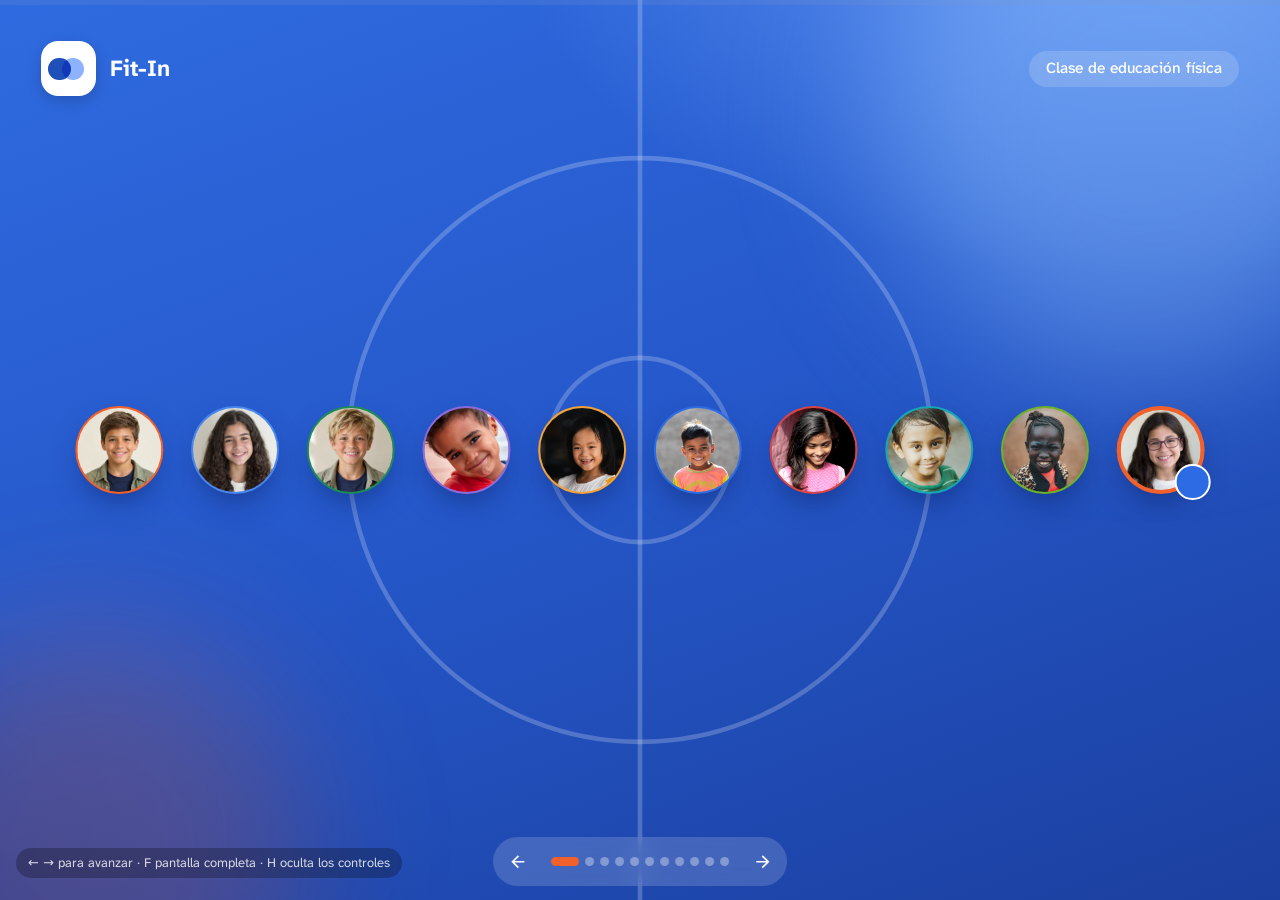
==== commit 06f2b878: "lo que llevo" ====
--- a/web/presentacion.html
+++ b/web/presentacion.html
@@ -3,11 +3,11 @@
 <head>
 <meta charset="utf-8">
 <meta name="viewport" content="width=device-width, initial-scale=1">
-<title>Sumamos · presentación ante el jurado</title>
+<title>Fit-In · presentación ante el jurado</title>
 <meta name="description" content="Soporte visual para presentar la app ante el jurado. Flechas izquierda y derecha para pasar de diapositiva.">
 <link rel="stylesheet" href="styles.css">
 <link rel="stylesheet" href="deck.css">
-<script>window.BRAND = 'Sumamos';</script>
+<script>window.BRAND = 'Fit-In'; window.PROFILE_NOTE = 'Lo gestiona Carmen, su madre';</script>
 </head>
 <body>
 <!-- Soporte de la presentación. El guion NO está aquí: solo apoyo visual.
@@ -16,71 +16,90 @@
 <div class="deck" id="deck">
 <div class="track" id="track">
 
-<!-- ═════ 1 · Introducción ═════ -->
+<!-- ═════ 1 · Introducción: los últimos en ser elegidos ═════ -->
 <section class="sld s1" data-hud="dark" data-steps="2" aria-label="Introducción">
   <div class="bg bg--blue"><i class="orb o-a"></i><i class="orb o-b"></i>
     <svg class="court" viewBox="0 0 1000 600" fill="none" stroke="currentColor" stroke-width="3" aria-hidden="true"><circle class="dl" pathLength="1" cx="500" cy="300" r="190"/><line class="dl" pathLength="1" x1="500" y1="0" x2="500" y2="600"/><circle class="dl" pathLength="1" cx="500" cy="300" r="60"/></svg>
   </div>
   <header class="s1__top" data-a style="--i:0">
-    <span class="lock"><span class="mark"><i></i><i></i></span><b data-brand>Sumamos</b></span>
+    <span class="lock"><span class="mark"><i></i><i></i></span><b data-brand>Fit-In</b></span>
     <span class="tag">Clase de educación física</span>
   </header>
   <div class="s1__zone zl" aria-hidden="true"></div><div class="s1__zone zr" aria-hidden="true"></div>
-  <div class="s1__line" id="pickLine" role="img" aria-label="Una fila de diez personas siendo elegidas para formar equipos; la última se queda sin elegir">
+  <div class="s1__line" id="pickLine" role="img" aria-label="Una fila de diez niños siendo elegidos para formar equipos; la última se queda sin elegir">
     <span class="pp" style="--c:#F2602B">M</span><span class="pp" style="--c:#4A86EC">J</span><span class="pp" style="--c:#1E8A5A">A</span><span class="pp" style="--c:#8E6BD8">L</span><span class="pp" style="--c:#F2A33A">P</span><span class="pp" style="--c:#2D6BE4">C</span><span class="pp" style="--c:#D64545">D</span><span class="pp" style="--c:#16A6B8">R</span><span class="pp" style="--c:#6CB22B">S</span>
     <span class="pp pp--last"><svg viewBox="0 0 24 24" aria-hidden="true"><use href="#i-access"/></svg></span>
   </div>
   <p class="s1__word" data-f="2"><span>Siempre.</span></p>
 </section>
 
-<!-- ═════ 2 · Problema ═════ -->
-<section class="sld s2" data-hud="light" data-steps="4" aria-label="Problema">
+<!-- ═════ 2 · Lucía y Carmen ═════ -->
+<section class="sld slu" data-hud="dark" data-steps="2" aria-label="Lucía">
+  <div class="bg bg--blue2"><i class="orb o-a"></i><i class="orb o-b"></i></div>
+  <div class="sx slu__grid">
+    <div class="slu__who">
+      <div class="portrait" data-a style="--i:0"><img src="assets/caras/cara-10.png" alt="Lucía, una niña de diez años con gafas"><b class="pp__badge"><svg viewBox="0 0 24 24" aria-hidden="true"><use href="#i-access"/></svg></b></div>
+      <div class="slu__name" data-a style="--i:1"><h2>Lucía</h2><p>10 años</p></div>
+      <div class="slu__chips" data-a style="--i:2"><span><svg class="sp" viewBox="0 0 24 24" fill="none" stroke="currentColor" stroke-width="2" stroke-linecap="round" aria-hidden="true"><circle cx="12" cy="12" r="9"/><path d="M12 3v18M3 12h18M5.5 5.5c3 2.5 3 10.5 0 13M18.5 5.5c-3 2.5-3 10.5 0 13"/></svg>Le encanta el baloncesto</span><span><svg viewBox="0 0 24 24" aria-hidden="true"><use href="#i-access"/></svg>Va en silla de ruedas</span></div>
+    </div>
+    <div class="slu__r">
+      <article class="week" data-f="1">
+        <h3>Sus tardes</h3>
+        <div class="week__row">
+          <span class="day" style="--i:0"><b>L</b><i></i></span><span class="day" style="--i:1"><b>M</b><i></i></span><span class="day" style="--i:2"><b>X</b><i></i></span><span class="day" style="--i:3"><b>J</b><i></i></span><span class="day" style="--i:4"><b>V</b><i></i></span>
+        </div>
+        <p class="week__cap">Sola. Sin planes.</p>
+      </article>
+      <article class="carmen" data-f="2">
+        <span class="ava ava--l ava--c">C</span>
+        <div class="carmen__t"><b>Carmen</b><small>Su madre</small></div>
+        <div class="qs"><span style="--i:0">¿Dónde?</span><span style="--i:1">¿Con quién?</span></div>
+      </article>
+    </div>
+  </div>
+</section>
+
+<!-- ═════ 3 · El problema ═════ -->
+<section class="sld s2" data-hud="light" data-steps="3" aria-label="El problema">
   <div class="bg bg--sky"><i class="orb o-c"></i></div>
   <div class="sx">
-    <h2 class="st" data-a style="--i:0">Un problema que se mide</h2>
-    <div class="s2__cards">
-      <article class="card2" data-f="1">
-        <div class="stat"><b data-num="50.6" data-dec="1">0</b><span>%</span></div>
-        <p class="lead2">sienten soledad no deseada</p>
-        <div class="bars2" id="loneBars">
-          <div class="b2"><span>Personas con discapacidad</span><i style="--w:50.6%" class="hot"></i><em>50,6 %</em></div>
-          <div class="b2"><span>Resto de la población</span><i style="--w:15.8%"></i><em>15,8 %</em></div>
-        </div>
-        <p class="src">Fundación ONCE · Observatorio de Soledades, 2025</p>
-      </article>
-      <article class="card2" data-f="2">
-        <div class="stat"><b data-num="0.4" data-dec="1">0</b><span>%</span></div>
-        <p class="lead2">tiene licencia deportiva</p>
-        <div class="dotsets">
-          <div class="dotset"><span>Con discapacidad · por cada 1.000</span><div class="dots" data-on="4"></div></div>
-          <div class="dotset"><span>Sin discapacidad · por cada 1.000</span><div class="dots" data-on="80"></div></div>
-        </div>
-        <p class="src">Comité Paralímpico Español · ≈0,4 % frente a ≈8 %</p>
-      </article>
-      <article class="card2" data-f="3">
-        <div class="stat"><span class="pre">&lt;</span><b data-num="20">0</b><span>%</span></div>
-        <p class="lead2">de las instalaciones, accesibles del todo</p>
-        <div class="facs" id="facs"></div>
-        <p class="src">Libro Blanco del deporte de personas con discapacidad, 2019</p>
-      </article>
-    </div>
-    <p class="punch" data-f="4"><span class="strike">Falta de ganas.</span> <b>Falta de entorno.</b></p>
-  </div>
-</section>
-
-<!-- ═════ 3 · Solución ═════ -->
-<section class="sld s3" data-hud="light" data-steps="3" aria-label="Solución">
+    <h2 class="st" data-a style="--i:0">Si nadie hace nada</h2>
+    <div class="s2__duo">
+      <article class="card2 card2--one" data-f="1">
+        <div class="two"><svg viewBox="0 0 24 24"><use href="#i-person"/></svg><svg viewBox="0 0 24 24" data-hl><use href="#i-person"/></svg></div>
+        <div class="one__t">
+          <p class="one__big">1 de cada 2</p>
+          <p class="lead2">personas con discapacidad sufre soledad no deseada</p>
+          <div class="bars2">
+            <div class="b2"><span>Personas con discapacidad</span><i style="--w:50.6%" class="hot"></i><em>50,6 %</em></div>
+            <div class="b2"><span>Resto de la población</span><i style="--w:15.8%"></i><em>15,8 %</em></div>
+          </div>
+          <p class="src">Fundación ONCE · Observatorio de Soledades, 2025</p>
+        </div>
+      </article>
+      <div class="three" data-f="2">
+        <article style="--i:0"><span class="ic"><svg viewBox="0 0 24 24" aria-hidden="true"><use href="#i-pin"/></svg></span><b>¿Dónde?</b></article>
+        <article style="--i:1"><span class="ic ic--o"><svg viewBox="0 0 24 24" aria-hidden="true"><use href="#i-group"/></svg></span><b>¿Con quién?</b></article>
+        <article style="--i:2"><span class="ic ic--g"><svg viewBox="0 0 24 24" aria-hidden="true"><use href="#i-access"/></svg></span><b>¿En qué condiciones?</b></article>
+      </div>
+    </div>
+    <p class="punch" data-f="3"><span class="strike">Falta de ganas.</span> <b>Falta de entorno.</b></p>
+  </div>
+</section>
+
+<!-- ═════ 4 · Nuestra solución ═════ -->
+<section class="sld s3" data-hud="light" data-steps="3" aria-label="Nuestra solución">
   <div class="bg bg--sky2"><i class="orb o-d"></i></div>
   <div class="sx">
     <div class="s3__head" data-a style="--i:0">
-      <span class="lock lock--d"><span class="mark"><i></i><i></i></span><b data-brand>Sumamos</b></span>
-      <h2>La comunidad deportiva que se adapta a ti</h2>
+      <span class="lock lock--d"><span class="mark"><i></i><i></i></span><b data-brand>Fit-In</b></span>
+      <h2>Un punto de encuentro entre comunidad y deporte</h2>
     </div>
     <div class="s3__flow">
       <article class="prof" data-f="1">
-        <span class="ava">L</span>
-        <b>Lucía</b><small>Tu perfil</small>
-        <div class="chips2"><span>Acceso sin escalones</span><span>Aparcamiento reservado</span><span>Vestuario adaptado</span></div>
+        <img class="ava ava--img" src="assets/caras/cara-10.png" alt="">
+        <b>Lucía</b><small>Lo que le gusta y lo que necesita</small>
+        <div class="chips2"><span>Baloncesto</span><span>Cancha accesible</span><span>Monitor de apoyo</span></div>
       </article>
       <svg class="s3__links" data-f="2" viewBox="0 0 200 300" preserveAspectRatio="none" aria-hidden="true">
         <path class="ln" pathLength="1" d="M0 150 C80 150 90 50 200 50"/><path class="ln" pathLength="1" d="M0 150 C80 150 110 150 200 150"/><path class="ln" pathLength="1" d="M0 150 C80 150 90 250 200 250"/>
@@ -89,37 +108,36 @@
         <circle class="pulse" r="5"><animateMotion dur="2.4s" begin="1s" repeatCount="indefinite" path="M0 150 C80 150 90 250 200 250"/></circle>
       </svg>
       <div class="acts">
-        <article class="mini-act" data-f="2" style="--i:0"><span class="ph" style="background-image:url(assets/foto_baloncesto.jpg)"></span><div><b>Baloncesto en silla</b><small>Creada por otros usuarios</small></div><em class="cov-ok">Cubre 3/3</em></article>
-        <article class="mini-act" data-f="2" style="--i:1"><span class="ph" style="background-image:url(assets/foto_natacion.jpg)"></span><div><b>Natación en grupo</b><small>Cerca de ti</small></div><em class="cov-ok">Cubre 3/3</em></article>
-        <article class="mini-act" data-f="2" style="--i:2"><span class="ph" style="background-image:url(assets/foto_padel.jpg)"></span><div><b>Pádel para todos</b><small>Con monitor de apoyo</small></div><em class="cov-part">Cubre 2/3</em></article>
-      </div>
-    </div>
-    <p class="s3__say" data-f="3">No un espacio aparte. <b>El mismo espacio, sin barreras.</b></p>
-  </div>
-</section>
-
-<!-- ═════ 4 · Cómo lo hacemos (demo en vivo) ═════ -->
-<section class="sld s4" data-hud="light" data-steps="6" aria-label="Demostración en vivo">
+        <article class="mini-act" data-f="2" style="--i:0"><span class="ph" style="background-image:url(assets/foto_baloncesto.jpg)"></span><div><b>Actividades deportivas</b><small>Baloncesto en silla, el sábado</small></div></article>
+        <article class="mini-act" data-f="2" style="--i:1"><span class="ph ph--faces"><img src="assets/caras/cara-01.png" alt=""><img src="assets/caras/cara-02.png" alt=""><img src="assets/caras/cara-03.png" alt=""></span><div><b>Compañeros</b><small>Con necesidades compatibles</small></div></article>
+        <article class="mini-act" data-f="2" style="--i:2"><span class="ph ph--seal"><svg viewBox="0 0 24 24" aria-hidden="true"><use href="#i-seal"/></svg></span><div><b>Instalaciones adaptadas</b><small>Comprobadas, con sello y fecha</small></div></article>
+      </div>
+    </div>
+    <p class="s3__say" data-f="3">No te adaptas tú. <b>Las oportunidades se adaptan a ti.</b></p>
+  </div>
+</section>
+
+<!-- ═════ 5 · Cómo funciona (demo en vivo) ═════ -->
+<section class="sld s4" data-hud="light" data-steps="5" aria-label="Cómo funciona">
   <div class="bg bg--sky3"><i class="orb o-e"></i></div>
   <div class="sx s4__grid">
     <div class="s4__left">
-      <p class="kick" data-a style="--i:0">Demo en vivo</p>
+      <p class="kick" data-a style="--i:0">Cómo funciona</p>
       <article class="lucia" data-a style="--i:1">
-        <span class="ava ava--l">L</span>
-        <div><b>Lucía</b><small>Quiere jugar al baloncesto. Va en silla de ruedas.</small></div>
+        <span class="duo"><span class="ava ava--l ava--c">C</span><img class="ava ava--l ava--img" src="assets/caras/cara-10.png" alt=""></span>
+        <div><b>Carmen y Lucía</b><small>Una noche, Carmen abre Fit-in.</small></div>
       </article>
       <div class="crit" id="crit" aria-hidden="true">
-        <span style="--i:0"><svg viewBox="0 0 24 24"><use href="#i-group"/></svg>Gente como ella</span>
-        <span style="--i:1"><svg viewBox="0 0 24 24"><use href="#i-pin"/></svg>Cerca de ti</span>
-        <span style="--i:2"><svg viewBox="0 0 24 24"><use href="#i-support"/></svg>Con el apoyo que necesita</span>
+        <span style="--i:0"><svg viewBox="0 0 24 24" aria-hidden="true"><use href="#i-group"/></svg>Necesidades compatibles</span>
+        <span style="--i:1"><svg viewBox="0 0 24 24" aria-hidden="true"><use href="#i-pin"/></svg>Cerca de casa</span>
+        <span style="--i:2"><svg viewBox="0 0 24 24" aria-hidden="true"><use href="#i-seal"/></svg>Accesibles de verdad</span>
       </div>
       <ol class="steps" id="demoSteps">
-        <li data-k="1"><span class="si"><svg viewBox="0 0 24 24"><use href="#i-hear"/></svg></span><div><b>Una app accesible</b><small>Letra grande y lectura fácil</small></div></li>
-        <li data-k="2"><span class="si"><svg viewBox="0 0 24 24"><use href="#i-access"/></svg></span><div><b>Sus necesidades</b><small>Qué necesita, no qué tiene</small></div></li>
-        <li data-k="3"><span class="si"><svg viewBox="0 0 24 24"><use href="#i-verified"/></svg></span><div><b>Lo que encaja</b><small>Actividades que ya existen para ella</small></div></li>
-        <li data-k="4"><span class="si"><svg viewBox="0 0 24 24"><use href="#i-seal"/></svg></span><div><b>Un sitio comprobado</b><small>Quién viene y qué hay</small></div></li>
-        <li data-k="5"><span class="si"><svg viewBox="0 0 24 24"><use href="#i-event"/></svg></span><div><b>Se apunta</b><small>Con el grupo, con apoyo o con alguien suyo</small></div></li>
-        <li data-k="6"><span class="si"><svg viewBox="0 0 24 24"><use href="#i-add"/></svg></span><div><b>O crea su plan</b><small>Para que otros se apunten</small></div></li>
+        <li data-k="1"><span class="si"><svg viewBox="0 0 24 24" aria-hidden="true"><use href="#i-person"/></svg></span><div><b>Crea el perfil de Lucía</b><small>Lo gestiona Carmen, como madre</small></div></li>
+        <li data-k="2"><span class="si"><svg viewBox="0 0 24 24" aria-hidden="true"><use href="#i-access"/></svg></span><div><b>Lo que necesita</b><small>Cancha accesible y un monitor</small></div></li>
+        <li data-k="3"><span class="si"><svg viewBox="0 0 24 24" aria-hidden="true"><use href="#i-heart"/></svg></span><div><b>Lo que le gusta</b><small>Baloncesto: la app le propone actividades</small></div></li>
+        <li data-k="4"><span class="si"><svg viewBox="0 0 24 24" aria-hidden="true"><use href="#i-verified"/></svg></span><div><b>Encuentra una</b><small>Sábado, en el polideportivo. Quedan 2 plazas</small></div></li>
+        <li data-k="5"><span class="si"><svg viewBox="0 0 24 24" aria-hidden="true"><use href="#i-event"/></svg></span><div><b>Apunta a Lucía</b><small>Plaza reservada</small></div></li>
       </ol>
     </div>
     <div class="s4__right d-phone" data-a style="--i:2">
@@ -131,10 +149,10 @@
               <div class="status"><span>7:22</span><span class="status__r"><i></i><i></i><i></i><b></b></span></div>
               <div class="view" id="view"></div>
               <nav class="tabbar" id="tabbar" aria-label="Navegación de la app">
-                <button type="button" data-nav="home"><svg viewBox="0 0 24 24"><use href="#i-home"/></svg><span>Inicio</span></button>
-                <button type="button" data-nav="plans"><svg viewBox="0 0 24 24"><use href="#i-plans"/></svg><span>Mis planes</span></button>
-                <button type="button" data-nav="council"><svg viewBox="0 0 24 24"><use href="#i-bank"/></svg><span>Ayuntamiento</span></button>
-                <button type="button" data-nav="profile"><svg viewBox="0 0 24 24"><use href="#i-person"/></svg><span>Perfil</span></button>
+                <button type="button" data-nav="home"><svg viewBox="0 0 24 24" aria-hidden="true"><use href="#i-home"/></svg><span>Inicio</span></button>
+                <button type="button" data-nav="plans"><svg viewBox="0 0 24 24" aria-hidden="true"><use href="#i-plans"/></svg><span>Mis planes</span></button>
+                <button type="button" data-nav="council"><svg viewBox="0 0 24 24" aria-hidden="true"><use href="#i-bank"/></svg><span>Ayuntamiento</span></button>
+                <button type="button" data-nav="profile"><svg viewBox="0 0 24 24" aria-hidden="true"><use href="#i-person"/></svg><span>Perfil</span></button>
               </nav>
               <div class="sheet-wrap" id="sheet"></div>
               <div class="toast" id="toast" role="status"></div>
@@ -148,106 +166,103 @@
   </div>
 </section>
 
-<!-- ═════ 5 · Necesidad ═════ -->
-<section class="sld s5" data-hud="dark" data-steps="3" aria-label="Necesidad">
-  <div class="bg bg--photo"><img src="assets/foto_playa.jpg" alt=""><i class="shade"></i></div>
-  <div class="sx s5__grid">
-    <div class="s5__l">
-      <p class="kick kick--w" data-a style="--i:0">Marbella</p>
-      <div class="big" data-a style="--i:1"><b data-num="15000" data-sep="1">0</b></div>
-      <p class="cap" data-a style="--i:2">vecinos con alguna discapacidad</p>
-      <p class="here" data-f="3">Esto pasa <b>aquí</b>.</p>
-    </div>
-    <div class="s5__r">
-      <article class="gl" data-f="1">
-        <div class="people" id="people"></div>
-        <div class="gl__t"><b>1 de cada 10</b><span>personas en España</span></div>
-      </article>
-      <article class="gl" data-f="2">
-        <div class="homes" id="homes"></div>
-        <div class="gl__t"><b>1 de cada 5</b><span>hogares</span></div>
-      </article>
-    </div>
-  </div>
-  <p class="foot-src" data-a style="--i:3">INE, EDAD 2020 (4,38 M de personas; 94,9 ‰; 20,5 % de hogares). Marbella: estimación aplicando esa tasa a ≈159.000 habitantes (AEAT, 2023).</p>
-</section>
-
-<!-- ═════ 6 · Competencia ═════ -->
-<section class="sld s6" data-hud="light" data-steps="6" aria-label="Competencia">
+<!-- ═════ 6 · El sábado ═════ -->
+<section class="sld ssa" data-hud="dark" data-steps="2" aria-label="El sábado">
+  <div class="bg bg--photo"><img src="assets/foto_baloncesto.jpg" alt=""><i class="shade"></i></div>
+  <div class="sx ssa__grid">
+    <div class="ssa__l">
+      <p class="kick kick--w" data-a style="--i:0">Sábado, 11:00 · Polideportivo</p>
+      <h2 class="ssa__h" data-a style="--i:1">Lucía juega.</h2>
+      <p class="ssa__first" data-f="1">Su primera canasta.</p>
+      <div class="friends" data-f="2">
+        <div class="friends__row">
+          <span class="fr fr--me"><img src="assets/caras/cara-10.png" alt=""></span>
+          <span class="fr" style="--i:0"><img src="assets/caras/cara-01.png" alt=""><i class="bub"><u></u><u></u><u></u></i></span>
+          <span class="fr" style="--i:1"><img src="assets/caras/cara-02.png" alt=""></span>
+          <span class="fr" style="--i:2"><img src="assets/caras/cara-03.png" alt=""><i class="bub"><u></u><u></u><u></u></i></span>
+          <span class="fr fr--more" style="--i:3">+3</span>
+        </div>
+        <p>Vuelve a casa con <b>nuevos amigos</b>.</p>
+      </div>
+    </div>
+    <div class="ssa__r" data-f="1">
+      <svg class="hoop" viewBox="110 -10 260 330" aria-hidden="true">
+        <rect x="318" y="30" width="16" height="150" rx="4" fill="#fff"/>
+        <rect x="300" y="84" width="18" height="50" fill="none" stroke="#F2602B" stroke-width="5"/>
+        <path d="M218 150a44 10 0 0 1 88 0" fill="none" stroke="#c94a1c" stroke-width="7"/>
+        <g class="ball"><circle r="24" fill="#F2602B"/><path d="M-24 0h48M0-24v48M-17-17c8 8 8 26 0 34M17-17c-8 8-8 26 0 34" fill="none" stroke="#8a3210" stroke-width="2.5"/>
+          <animateMotion dur="1.9s" begin="indefinite" fill="freeze" path="M135 300 Q 175 -110 262 110 L262 420"/></g>
+        <g class="net" fill="none" stroke="#fff" stroke-width="3" stroke-linecap="round"><path d="M220 152l12 62M240 158l4 58M262 160v58M284 158l-4 58M304 152l-12 62M232 214h60M226 184h72"/></g>
+        <path d="M218 150a44 10 0 0 0 88 0" fill="none" stroke="#F2602B" stroke-width="7"/>
+      </svg>
+      <b class="plus2">+2</b>
+    </div>
+  </div>
+</section>
+
+<!-- ═════ 7 · No es solo movilidad · accesible por diseño ═════ -->
+<section class="sld sac" data-hud="light" data-steps="2" aria-label="No es solo movilidad">
+  <div class="bg bg--sky2"><i class="orb o-d"></i></div>
+  <div class="sx">
+    <h2 class="st" data-a style="--i:0">No es solo movilidad</h2>
+    <div class="sac__grid">
+      <article class="neuro" data-f="1">
+        <div class="neuro__h"><span class="ic ic--v"><svg viewBox="0 0 24 24" aria-hidden="true"><use href="#i-bulb"/></svg></span><div><b>Una persona neurodivergente</b><small>busca entornos con menos estímulos</small></div></div>
+        <div class="calm" aria-hidden="true"><i></i><i></i><i></i><i></i><i></i><i></i><i></i><i></i><i></i><i></i><i></i><i></i><i></i><i></i></div>
+        <div class="chips2"><span>Entorno tranquilo</span><span>Grupo pequeño</span></div>
+        <article class="mini-act mini-act--in"><span class="ph" style="background-image:url(assets/foto_golf.jpg)"></span><div><b>Golf adaptado</b><small>Poca gente, mucha calma</small></div><em class="cov-ok">Cubre 2/2</em></article>
+      </article>
+      <div class="byd" data-f="2">
+        <h3>Accesible por diseño</h3>
+        <div class="byd__g">
+          <article style="--i:0"><div class="t-aa">Aa <span>Il1 0O</span></div><b>Tipografía legible</b></article>
+          <article style="--i:1"><div class="t-ui"><i></i><i></i><i></i></div><b>Interfaz sencilla</b></article>
+          <article style="--i:2"><div class="t-noise"><i></i><i></i><i></i><i></i><i></i><i></i><i></i><i></i><i></i></div><b>Menos ruido visual</b></article>
+          <article style="--i:3"><div class="t-voice"><svg viewBox="0 0 24 24" aria-hidden="true"><use href="#i-hear"/></svg><span><i></i><i></i><i></i><i></i><i></i></span></div><b>Lectura en voz alta</b></article>
+        </div>
+      </div>
+    </div>
+  </div>
+</section>
+
+<!-- ═════ 8 · Competencia y diferenciación ═════ -->
+<section class="sld s6" data-hud="light" data-steps="4" aria-label="Competencia y diferenciación">
   <div class="bg bg--sky"><i class="orb o-c"></i></div>
   <div class="sx">
-    <h2 class="st" data-a style="--i:0">¿Ya existe algo así?</h2>
+    <h2 class="st" data-a style="--i:0">Un paso más allá</h2>
     <div class="s6__grid">
-      <div class="cmp" id="cmp">
+      <div class="cmp cmp--3" id="cmp">
         <div class="cmp__h">
           <span></span>
-          <div class="who2 us"><span class="mark"><i></i><i></i></span><b data-brand>Sumamos</b><small>comunidad deportiva accesible</small></div>
-          <div class="who2"><b>Playtomic</b><small>+6.000 clubes · 66 países</small></div>
-          <div class="who2"><b>Eventbrite</b><small>89 M de usuarios al mes</small></div>
-          <div class="who2"><b>Wheelmap</b><small>≈1 M de lugares mapeados</small></div>
-        </div>
-        <div class="row3" data-f="1"><span>Quedar para jugar</span><i class="y"></i><i class="y"></i><i class="p"></i><i class="n"></i></div>
-        <div class="row3" data-f="2"><span>Accesibilidad como filtro</span><i class="y"></i><i class="n"></i><i class="n"></i><i class="y"></i></div>
-        <div class="row3" data-f="3"><span>Compañía con tus necesidades</span><i class="y"></i><i class="p"></i><i class="n"></i><i class="n"></i></div>
-        <div class="row3" data-f="4"><span>Sello y fecha de comprobación</span><i class="y"></i><i class="n"></i><i class="n"></i><i class="p"></i></div>
-        <div class="row3" data-f="5"><span>Datos para el Ayuntamiento</span><i class="y"></i><i class="n"></i><i class="n"></i><i class="p"></i></div>
+          <div class="who2 us"><span class="mark"><i></i><i></i></span><b data-brand>Fit-In</b><small>deporte y comunidad, a tu medida</small></div>
+          <div class="who2"><b>Eventbrite</b><small>descubrir y organizar eventos</small></div>
+          <div class="who2"><b>Playtomic</b><small>reservar pistas y partidos abiertos</small></div>
+        </div>
+        <div class="row3" data-f="1"><span>Descubrir y organizar actividades</span><i class="y"></i><i class="y"></i><i class="p"></i></div>
+        <div class="row3" data-f="2"><span>Unirte a un partido con plazas libres</span><i class="y"></i><i class="p"></i><i class="y"></i></div>
+        <div class="row3" data-f="3"><span>Tus necesidades de accesibilidad, dentro de la búsqueda</span><i class="y"></i><i class="n"></i><i class="n"></i></div>
         <p class="legend3"><i class="y"></i>Sí <i class="p"></i>En parte <i class="n"></i>No</p>
       </div>
-      <aside class="hub" data-f="6">
-        <svg viewBox="0 0 300 300" aria-hidden="true">
-          <g class="hub__l" stroke="currentColor" stroke-width="2.5" fill="none">
-            <line class="ln" pathLength="1" x1="150" y1="150" x2="150" y2="34"/><line class="ln" pathLength="1" x1="150" y1="150" x2="251" y2="92"/><line class="ln" pathLength="1" x1="150" y1="150" x2="251" y2="208"/>
-            <line class="ln" pathLength="1" x1="150" y1="150" x2="150" y2="266"/><line class="ln" pathLength="1" x1="150" y1="150" x2="49" y2="208"/><line class="ln" pathLength="1" x1="150" y1="150" x2="49" y2="92"/>
-          </g>
-          <circle class="hub__c" cx="150" cy="150" r="40"/>
-        </svg>
-        <span class="hub__m"><span class="mark"><i></i><i></i></span></span>
-        <b class="n1">Asociaciones</b><b class="n2">Clubes</b><b class="n3">Ayuntamiento</b><b class="n4">Voluntariado</b><b class="n5">Comercios</b><b class="n6">Usuarios</b>
-        <p>Cada una por su lado. <b>Nosotros las conectamos.</b></p>
+      <aside class="beyond" data-f="4">
+        <div class="sbar"><svg viewBox="0 0 24 24" aria-hidden="true"><use href="#i-search"/></svg><span style="--i:0">Baloncesto</span><span style="--i:1" class="h">Sin escalones</span><span style="--i:2" class="h">Monitor</span></div>
+        <div class="sres"><span class="ph" style="background-image:url(assets/foto_baloncesto.jpg)"></span><div><b>Baloncesto en silla</b><small>Sábado · quedan 2 plazas</small></div><em class="cov-ok">Cubre 2/2</em></div>
+        <p>La accesibilidad, <b>dentro de la búsqueda.</b></p>
       </aside>
     </div>
   </div>
-  <p class="foot-src">Cifras de comunicados de cada empresa (Playtomic, 2025; Eventbrite, 2024; accessibility.cloud/Wheelmap). Comparativa de funciones: valoración propia.</p>
-</section>
-
-<!-- ═════ 7 · Ayuntamiento ═════ -->
-<section class="sld s7" data-hud="dark" data-steps="3" aria-label="Lo que gana el Ayuntamiento">
-  <div class="bg bg--navy"><i class="orb o-f"></i><i class="orb o-g"></i></div>
-  <div class="sx">
-    <div class="s7__top" data-a style="--i:0"><h2 class="st st--w">Lo que gana el Ayuntamiento</h2><span class="sim2">Datos simulados</span></div>
-    <div class="s7__grid">
-      <article class="k7" data-f="1">
-        <h3>Inclusión que por fin se mide</h3>
-        <div class="kk"><div><b data-num="38">0</b><span>empiezan a hacer deporte</span></div><div><b><span data-num="9">0</span>/14</b><span>sitios con sello</span></div><div><b data-num="23">0</b><span>voluntarios avalados</span></div></div>
-      </article>
-      <article class="k7 k7--chart" data-f="2">
-        <h3>Instalaciones llenas en horas libres</h3>
-        <div class="chart7" id="chart7" role="img" aria-label="Ocupación por horas, antes y con la app"></div>
-        <div class="axis7"><span>8:00</span><span>14:00</span><span>21:00</span></div>
-        <div class="legend7"><i class="b0"></i>Antes<i class="b1"></i>Con la app</div>
-      </article>
-      <article class="k7" data-f="3">
-        <h3>Datos para saber dónde invertir</h3>
-        <ul class="bl7">
-          <li><svg viewBox="0 0 24 24"><use href="#i-block"/></svg><div><b>Ascensor averiado</b><small>Pabellón polideportivo · 6 avisos</small></div></li>
-          <li><svg viewBox="0 0 24 24"><use href="#i-block"/></svg><div><b>Baño adaptado en otro edificio</b><small>Pistas de pádel · 4 avisos</small></div></li>
-        </ul>
-        <div class="dem7"><div><span>Lengua de signos en natación</span><i style="--w:100%"></i><b>7</b></div><div><span>Transporte hasta la piscina</span><i style="--w:71%"></i><b>5</b></div><div><span>Tardes en zona norte</span><i style="--w:57%"></i><b>4</b></div></div>
-      </article>
-    </div>
-  </div>
-</section>
-
-<!-- ═════ 8 · Modelo ═════ -->
-<section class="sld s8" data-hud="light" data-steps="4" aria-label="Modelo de negocio">
+  <p class="foot-src">Comparativa de funciones: valoración propia a partir de lo que cada plataforma ofrece públicamente.</p>
+</section>
+
+<!-- ═════ 9 · Modelo de negocio ═════ -->
+<section class="sld s8" data-hud="light" data-steps="3" aria-label="Modelo de negocio">
   <div class="bg bg--sky2"><i class="orb o-d"></i></div>
   <div class="sx">
     <div class="s8__head" data-a style="--i:0"><h2 class="st">Cómo se sostiene</h2></div>
     <div class="s8__stage" id="model">
       <div class="src3">
-        <article data-f="1" style="--i:0"><span class="ic"><svg viewBox="0 0 24 24"><use href="#i-group"/></svg></span><b>Comisiones de los clubes</b></article>
-        <article data-f="1" style="--i:1"><span class="ic ic--o"><svg viewBox="0 0 24 24"><use href="#i-heart"/></svg></span><b>Patrocinio de comercios locales</b></article>
-        <article data-f="1" style="--i:2"><span class="ic ic--g"><svg viewBox="0 0 24 24"><use href="#i-bank"/></svg></span><b>Licencia municipal</b></article>
+        <article data-f="1" style="--i:0"><span class="ic"><svg viewBox="0 0 24 24" aria-hidden="true"><use href="#i-group"/></svg></span><div><b>Comisiones de clubes y centros</b><small>Con prioridad en las recomendaciones</small></div></article>
+        <article data-f="1" style="--i:1"><span class="ic ic--o"><svg viewBox="0 0 24 24" aria-hidden="true"><use href="#i-heart"/></svg></span><div><b>Patrocinio de comercios locales</b><small>Con material adaptado</small></div></article>
+        <article data-f="1" style="--i:2"><span class="ic ic--g"><svg viewBox="0 0 24 24" aria-hidden="true"><use href="#i-bank"/></svg></span><div><b>Licencias con administraciones</b><small>Ayuntamientos y otras entidades públicas</small></div></article>
       </div>
       <svg class="m-links" data-f="1" viewBox="0 0 300 300" preserveAspectRatio="none" aria-hidden="true">
         <path class="ln" pathLength="1" d="M0 50 C130 50 130 150 300 150"/><path class="ln" pathLength="1" d="M0 150 L300 150"/><path class="ln" pathLength="1" d="M0 250 C130 250 130 150 300 150"/>
@@ -255,41 +270,42 @@
         <circle class="pulse" r="5"><animateMotion dur="2.6s" begin=".6s" repeatCount="indefinite" path="M0 150 L300 150"/></circle>
         <circle class="pulse" r="5"><animateMotion dur="2.6s" begin="1.2s" repeatCount="indefinite" path="M0 250 C130 250 130 150 300 150"/></circle>
       </svg>
-      <div class="core" data-f="2"><span class="mark mark--xl"><i></i><i></i></span><b data-brand>Sumamos</b><em>Gratis para quien lo necesita</em></div>
+      <div class="core" data-f="2"><span class="mark mark--xl"><i></i><i></i></span><b data-brand>Fit-In</b><em>Gratis para quien la usa</em></div>
       <svg class="m-out" data-f="3" viewBox="0 0 200 300" preserveAspectRatio="none" aria-hidden="true">
         <path class="ln" pathLength="1" d="M0 150 L200 150"/>
         <circle class="pulse" r="5"><animateMotion dur="2s" repeatCount="indefinite" path="M0 150 L200 150"/></circle>
       </svg>
-      <article class="inv" data-f="3"><span class="ic ic--o"><svg viewBox="0 0 24 24"><use href="#i-support"/></svg></span><b>Monitores y servicios especiales</b><small>Lo que ganamos se reinvierte para escalar</small></article>
+      <article class="inv" data-f="3"><span class="ic ic--o"><svg viewBox="0 0 24 24" aria-hidden="true"><use href="#i-support"/></svg></span><b>Más apoyo, más monitores, más acceso</b><small>Reinvertimos parte de los ingresos</small></article>
       <div class="loop" data-f="3" aria-hidden="true"><svg viewBox="0 0 400 80" preserveAspectRatio="none"><path class="ln" pathLength="1" d="M360 4 C360 70 40 70 40 8" marker-end="url(#ah)"/><defs><marker id="ah" viewBox="0 0 10 10" refX="5" refY="5" markerWidth="7" markerHeight="7" orient="auto-start-reverse"><path d="M0 0 L10 5 L0 10z" fill="currentColor"/></marker></defs></svg></div>
     </div>
-    <div class="s8__gain" data-f="4"><span>Instalaciones llenas</span><span>Inclusión medible</span><span>Datos para invertir</span></div>
-  </div>
-</section>
-
-<!-- ═════ 9 · Hoja de ruta ═════ -->
-<section class="sld s9" data-hud="dark" data-steps="4" aria-label="Hoja de ruta">
+  </div>
+</section>
+
+<!-- ═════ 10 · Hoja de ruta y propuesta ═════ -->
+<section class="sld s9" data-hud="dark" data-steps="3" aria-label="Hoja de ruta y propuesta">
   <div class="bg bg--blue"><i class="orb o-a"></i><i class="orb o-b"></i></div>
   <div class="sx">
-    <h2 class="st st--w" data-a style="--i:0">Hoja de ruta</h2>
+    <h2 class="st st--w" data-a style="--i:0">Nuestra propuesta</h2>
     <div class="road" id="road">
-      <svg class="road__line" viewBox="0 0 1000 220" preserveAspectRatio="none" aria-hidden="true"><path class="ln" pathLength="1" d="M90 160 C187 160 187 70 295 70 S398 160 500 160 S605 70 705 70 S813 160 910 160"/></svg>
-      <article class="stop" data-f="1" style="--x:9%;--y:72.7%"><i class="dot9"></i><b>MarbellUp</b><small>Aquí empezamos</small></article>
-      <article class="stop up" data-f="1" style="--x:29.5%;--y:31.8%"><i class="dot9"></i><b>Spin-offs UMA</b><small>Impulso universitario</small></article>
-      <article class="stop stop--pilot" data-f="2" style="--x:50%;--y:72.7%"><i class="dot9"></i><b>Ayuntamiento de Marbella</b><small>Piloto con asociaciones y clubes</small><em><b data-num="6">0</b> meses</em></article>
-      <article class="stop up" data-f="3" style="--x:70.5%;--y:31.8%"><i class="dot9"></i><b>Andalucía</b><small>Primera expansión</small></article>
-      <article class="stop" data-f="4" style="--x:91%;--y:72.7%"><i class="dot9"></i><b>España</b><small>Y más allá</small></article>
-    </div>
-  </div>
-</section>
-
-<!-- ═════ 10 · Cierre ═════ -->
-<section class="sld s10" data-hud="dark" data-steps="2" aria-label="Cierre">
+      <svg class="road__line" viewBox="0 0 1000 220" preserveAspectRatio="none" aria-hidden="true"><path class="ln" pathLength="1" d="M90 160 C225 160 225 70 363 70 S500 160 637 160 S775 70 910 70"/></svg>
+      <article class="stop" data-f="1" style="--x:9%;--y:72.7%"><i class="dot9"></i><b>MarbellUp</b><small>Validamos el modelo</small></article>
+      <article class="stop up" data-f="1" style="--x:36.3%;--y:31.8%"><i class="dot9"></i><b>Universidad y empresa</b><small>Avanzamos el desarrollo</small></article>
+      <article class="stop stop--pilot" data-f="2" style="--x:63.7%;--y:72.7%"><i class="dot9"></i><b>Ayuntamiento de Marbella</b><small>Proponemos un piloto</small><em><b data-num="6">0</b> meses</em></article>
+      <article class="stop up" data-f="3" style="--x:91%;--y:31.8%"><i class="dot9"></i><b>Andalucía</b><small>Otros municipios</small></article>
+    </div>
+  </div>
+</section>
+
+<!-- ═════ 11 · Cierre ═════ -->
+<section class="sld s10" data-hud="dark" data-steps="3" aria-label="Cierre">
   <div class="bg bg--blue2"><i class="orb o-a"></i><i class="orb o-b"></i></div>
-  <p class="s10__a" data-f="1">El problema nunca fueron ellos.</p>
-  <div class="s10__b" data-f="2">
-    <h2 class="mega" aria-label="Sumamos"></h2>
-    <p class="s10__sub">Nadie debería quedarse en el banquillo.</p>
+  <div class="s10__a">
+    <p data-f="1">Que cada niña como Lucía encuentre su comunidad.</p>
+    <p class="s10__a2" data-f="2">No un espacio aparte. <b>El mismo, sin barreras.</b></p>
+  </div>
+  <div class="s10__b" data-f="3">
+    <h2 class="mega" aria-label="Fit-In"></h2>
+    <p class="s10__sub">Nadie se merece quedarse en el banquillo.</p>
     <div class="bench" id="bench" aria-hidden="true"></div>
   </div>
 </section>
--- a/web/styles.css
+++ b/web/styles.css
@@ -1,4 +1,4 @@
-/* Quedamos — web de presentación.
+/* Fit-In — web de presentación.
    Mismo mundo que la app: azul vivo, fondo azul claro, tarjetas blancas muy redondeadas, chips, naranja de acento. */
 
 @font-face {
--- a/web/deck.css
+++ b/web/deck.css
@@ -1,4 +1,4 @@
-/* Sumamos · soporte para el jurado. Se apoya en styles.css (móvil y tokens). */
+/* Fit-In · soporte para el jurado. Se apoya en styles.css (móvil y tokens). */
 
 :root { --pad: clamp(20px, 3.2vw, 56px); }
 html, body { height: 100%; overflow: hidden; background: #0e1a3f; }
@@ -66,6 +66,12 @@
 .pp svg { width: 62%; height: 62%; fill: var(--blue); }
 .pp--last { background: #fff; color: var(--blue); }
 .s1.pick .pp { transition-delay: var(--dl, 0s); }
+/* Caras: el color de cada niño queda como aro; el importante, aro naranja e insignia de accesibilidad. */
+.pp--face { padding: .1em; box-sizing: border-box; }
+.pp__face { width: 100%; height: 100%; border-radius: 50%; object-fit: cover; display: block; }
+.pp--last.pp--face { background: #F2602B; padding: .15em; }
+.pp__badge { position: absolute; right: -6%; bottom: -6%; width: 40%; height: 40%; border-radius: 50%; background: #2D6BE4; border: .09em solid #fff; display: grid; place-items: center; }
+.pp .pp__badge svg { width: 64%; height: 64%; fill: #fff; }
 .s1.lone .pp--last { box-shadow: 0 0 0 .5em rgba(255, 255, 255, .2), 0 0 0 1.2em rgba(255, 255, 255, .1), 0 .5em 1.2em -.4em rgba(5, 20, 70, .55); }
 .s1__zone { position: absolute; top: 50%; width: 34em; height: 34em; margin-top: -17em; border-radius: 50%; filter: blur(50px); opacity: 0; transition: opacity 1.2s; z-index: -1; }
 .zl { left: 4%; background: rgba(120, 180, 255, .5); } .zr { right: 4%; background: rgba(242, 96, 43, .35); }
@@ -274,3 +280,135 @@
   .d-phone .phone__screen { height: 44em; } .cmp::before { display: none; } .hub { display: none; }
 }
 @media (prefers-reduced-motion: reduce) { .track { transition-duration: .01ms; } [data-a], [data-f] { opacity: 1; transform: none; } }
+
+/* ═════════ Nuevo guion: Lucía, el sábado, accesibilidad ═════════ */
+.ava--c { background: #8E6BD8; }
+.ava--img { object-fit: cover; padding: 0; box-shadow: 0 0 0 .18em #F2602B; }
+.prof .ava--img { width: 3.6em; height: 3.6em; }
+.duo { display: flex; flex: none; } .duo .ava + .ava { margin-left: -.9em; }
+
+/* Lucía y Carmen */
+.slu__grid { display: grid; grid-template-columns: 1fr 1fr; gap: clamp(24px, 5vw, 90px); align-items: center; }
+.slu__who { display: grid; gap: 1.2em; justify-items: start; }
+.portrait { position: relative; width: clamp(9em, 16vw, 15em); aspect-ratio: 1; border-radius: 50%; padding: .45em; background: #F2602B; box-shadow: 0 0 0 .7em rgba(255, 255, 255, .14), 0 0 0 1.6em rgba(255, 255, 255, .07), 0 2em 3em -1em rgba(5, 20, 70, .6); }
+.portrait img { width: 100%; height: 100%; border-radius: 50%; object-fit: cover; }
+.portrait .pp__badge { right: 2%; bottom: 2%; width: 26%; height: 26%; border-width: .25em; } .portrait .pp__badge svg { width: 64%; height: 64%; fill: #fff; }
+.slu__name h2 { font-size: clamp(4em, 9vw, 10em); line-height: .9; letter-spacing: -.045em; font-weight: 800; color: #fff; }
+.slu__name p { color: #ffb48f; font-size: clamp(1.6em, 2.6vw, 3em); font-weight: 700; }
+.slu__chips { display: flex; flex-wrap: wrap; gap: .6em; }
+.slu__chips span { display: inline-flex; align-items: center; gap: .5em; background: #fff; color: var(--ink); font-weight: 700; font-size: 1.2em; padding: .55em 1.1em; border-radius: 99px; }
+.slu__chips svg { width: 1.4em; height: 1.4em; color: var(--blue); } .slu__chips svg:not(.sp) { fill: currentColor; }
+.slu__r { display: grid; gap: 1.2em; }
+.week, .carmen { background: rgba(255, 255, 255, .13); backdrop-filter: blur(16px); border-radius: 2em; padding: 1.5em 1.7em; color: #fff; box-shadow: inset 0 0 0 1.5px rgba(255, 255, 255, .2); }
+.week h3 { font-size: 1.5em; font-weight: 800; }
+.week__row { display: grid; grid-template-columns: repeat(5, 1fr); gap: .7em; margin: 1em 0 .8em; }
+.day { background: rgba(255, 255, 255, .1); border-radius: 1.2em; aspect-ratio: 1 / 1.05; display: grid; place-items: center; align-content: center; gap: .5em; }
+.f-on .day { animation: aIn .7s var(--ease) both; animation-delay: calc(var(--i) * 160ms + .3s); }
+.day b { font-size: 1.2em; opacity: .8; }
+.day i { width: 1.3em; height: 1.3em; border-radius: 50%; background: #fff; box-shadow: 0 0 0 .3em rgba(255, 255, 255, .15); }
+.week__cap { font-size: 1.7em; font-weight: 800; letter-spacing: -.02em; }
+.carmen { display: grid; grid-template-columns: auto 1fr auto; align-items: center; gap: 1.1em; }
+.carmen__t b { display: block; font-size: 1.7em; font-weight: 800; line-height: 1.1; } .carmen__t small { font-size: 1.1em; opacity: .85; }
+.qs { display: flex; gap: .6em; flex-wrap: wrap; justify-content: flex-end; }
+.qs span { background: #fff; color: var(--ink); font-weight: 800; font-size: 1.4em; padding: .45em 1em; border-radius: 1.2em 1.2em 1.2em .3em; }
+.f-on .qs span { animation: pop .6s var(--spring) both; animation-delay: calc(var(--i) * 450ms + .6s); }
+
+/* El problema: 1 de cada 2 */
+.s2__duo { display: grid; grid-template-columns: 1.55fr 1fr; gap: clamp(12px, 1.8vw, 28px); align-items: stretch; }
+.card2--one { flex-direction: row; align-items: center; gap: 1.6em; padding: 1.5em 2em; }
+.two { display: flex; flex: none; }
+.two svg { width: clamp(6em, 10vw, 10.5em); aspect-ratio: 1; height: auto; color: #cdd8ef; margin: 0 -.9em; transition: color .5s, transform .7s var(--spring); }
+.two svg.hl { color: var(--hot); transform: scale(1.12); }
+.one__t { display: grid; gap: .55em; flex: 1; min-width: 0; }
+.one__big { font-size: clamp(3em, 5.8vw, 6.4em); font-weight: 800; letter-spacing: -.045em; line-height: .9; color: var(--blue); }
+.three { display: grid; gap: .8em; }
+.three article { display: flex; align-items: center; gap: 1em; background: #fff; border-radius: 1.8em; padding: 0 1.3em; box-shadow: var(--sh); font-size: 1.5em; font-weight: 800; letter-spacing: -.02em; }
+.three.f-on article { animation: aIn .7s var(--ease) both; animation-delay: calc(var(--i) * 220ms + .2s); }
+
+/* Solución */
+.s3__head h2 { max-width: 23ch; }
+.ph--faces { display: flex; align-items: center; justify-content: center; background: var(--chip); }
+.ph--faces img { width: 46%; aspect-ratio: 1; border-radius: 50%; object-fit: cover; margin: 0 -9%; box-shadow: 0 0 0 2px #fff; }
+.ph--seal { display: grid; place-items: center; background: #DDF2E6; } .ph--seal svg { width: 62%; color: #1E8A5A; }
+
+/* El sábado */
+.ssa__grid { display: grid; grid-template-columns: 1.3fr 1fr; gap: clamp(20px, 4vw, 70px); align-items: center; }
+.ssa__l { display: grid; gap: .8em; justify-items: start; align-content: center; }
+.ssa__h { color: #fff; font-size: clamp(3.4em, 8.5vw, 9.5em); font-weight: 800; letter-spacing: -.045em; line-height: .9; }
+.ssa__first { color: #ffb48f; font-size: clamp(2em, 4.4vw, 4.8em); font-weight: 800; letter-spacing: -.035em; line-height: 1; }
+.friends { display: grid; gap: .9em; margin-top: 2.6em; color: #fff; }
+.friends__row { display: flex; align-items: flex-end; }
+.fr { position: relative; width: clamp(3.6em, 5.6vw, 6em); aspect-ratio: 1; border-radius: 50%; margin-right: -.5em; box-shadow: 0 0 0 .2em #fff; background: #4A86EC; display: grid; place-items: center; font-weight: 800; }
+.fr img { width: 100%; height: 100%; border-radius: 50%; object-fit: cover; }
+.fr--me { width: clamp(4.6em, 7vw, 7.6em); box-shadow: 0 0 0 .3em #F2602B; z-index: 2; margin-right: .3em; }
+.fr--more { background: #fff; color: var(--blue); font-size: 1.3em; width: clamp(2.8em, 4.3vw, 4.6em); }
+.f-on .fr:not(.fr--me) { animation: pop .6s var(--spring) both; animation-delay: calc(var(--i) * 180ms + .4s); }
+.bub { position: absolute; left: 50%; bottom: 110%; translate: -50% 0; background: #fff; border-radius: 1em 1em 1em .25em; padding: .5em .7em; display: flex; gap: .25em; }
+.bub u { width: .45em; height: .45em; border-radius: 50%; background: var(--blue); animation: typing 1.2s infinite; }
+.bub u:nth-child(2) { animation-delay: .15s; } .bub u:nth-child(3) { animation-delay: .3s; }
+@keyframes typing { 0%, 60%, 100% { transform: none; opacity: .4; } 30% { transform: translateY(-.3em); opacity: 1; } }
+.friends p { font-size: clamp(1.5em, 2.6vw, 2.8em); font-weight: 700; } .friends p b { color: #ffb48f; }
+.ssa__r { position: relative; }
+.hoop { display: block; width: 100%; max-height: 72vh; overflow: hidden; }
+.net { transform-box: fill-box; transform-origin: top center; }
+.ssa__r.f-on .net { animation: swish .7s 1.2s ease-out; }
+@keyframes swish { 30% { transform: scaleY(1.25) skewX(-6deg); } 60% { transform: scaleY(.92) skewX(4deg); } }
+.plus2 { position: absolute; left: 6%; top: 12%; background: #F2602B; color: #fff; font-size: clamp(2.4em, 5vw, 5.5em); font-weight: 800; padding: .1em .45em; border-radius: .5em; rotate: -8deg; opacity: 0; transform: scale(.3); transition: opacity .3s 1.4s, transform .6s 1.4s var(--spring); }
+.ssa__r.f-on .plus2 { opacity: 1; transform: none; }
+
+/* No es solo movilidad */
+.sac__grid { display: grid; grid-template-columns: 1fr 1.25fr; gap: clamp(14px, 2.4vw, 40px); align-items: stretch; }
+.neuro { background: #fff; border-radius: 2em; padding: 1.6em; box-shadow: var(--sh); display: grid; gap: 1em; align-content: start; }
+.neuro__h { display: flex; gap: 1em; align-items: center; } .neuro__h b { display: block; font-size: 1.5em; font-weight: 800; letter-spacing: -.02em; line-height: 1.1; } .neuro__h small { color: var(--muted); font-size: 1.05em; }
+.ic--v { background: #8E6BD8; }
+.calm { display: flex; align-items: center; gap: .4em; height: 4.6em; }
+.calm i { flex: 1; height: 100%; border-radius: 99px; background: linear-gradient(180deg, #8E6BD8, #4A86EC); transform: scaleY(.9); }
+.f-on .calm i { animation: noise .42s ease-in-out 6 alternate, calmdown 1.4s 2.6s var(--ease) forwards; }
+.calm i:nth-child(2n) { animation-delay: -.2s, 2.6s !important; } .calm i:nth-child(3n) { animation-delay: -.33s, 2.7s !important; } .calm i:nth-child(5n) { animation-delay: -.1s, 2.8s !important; }
+@keyframes noise { from { transform: scaleY(.22); } to { transform: scaleY(1); } }
+@keyframes calmdown { to { transform: scaleY(.13); } }
+.mini-act--in { box-shadow: none; background: var(--tile); }
+.byd { display: grid; gap: 1em; grid-template-rows: auto 1fr; }
+.byd h3 { font-size: 1.9em; font-weight: 800; letter-spacing: -.03em; }
+.byd__g { display: grid; grid-template-columns: 1fr 1fr; gap: 1em; }
+.byd__g article { background: #fff; border-radius: 1.8em; padding: 1.3em; box-shadow: var(--sh); display: grid; gap: .8em; align-content: space-between; min-height: 9.5em; }
+.byd.f-on article { animation: aIn .7s var(--ease) both; animation-delay: calc(var(--i) * 170ms + .2s); }
+.byd__g b { font-size: 1.3em; letter-spacing: -.01em; }
+.t-aa { font-size: 3.6em; font-weight: 800; color: var(--blue); line-height: 1; letter-spacing: -.03em; } .t-aa span { font-size: .42em; color: var(--ink); font-weight: 500; letter-spacing: .06em; margin-left: .3em; }
+.t-ui { display: grid; gap: .45em; width: 62%; } .t-ui i { height: 1em; border-radius: 99px; background: var(--chip); } .t-ui i:first-child { background: var(--blue); width: 70%; }
+.t-noise { display: grid; grid-template-columns: repeat(3, 1.3em); gap: .4em; } .t-noise i { aspect-ratio: 1; border-radius: .35em; background: #b9c5e2; } .t-noise i:nth-child(5) { background: var(--hot); }
+.byd.f-on .t-noise i:not(:nth-child(5)) { animation: quiet 1s 1.8s forwards; }
+@keyframes quiet { to { opacity: .14; transform: scale(.7); } }
+.t-voice { display: flex; align-items: center; gap: .7em; color: var(--blue); } .t-voice svg { width: 3em; height: 3em; fill: currentColor; }
+.t-voice span { display: flex; gap: .3em; align-items: center; height: 2.6em; } .t-voice i { width: .45em; height: 100%; border-radius: 99px; background: var(--hot); animation: noise .7s ease-in-out infinite alternate; }
+.t-voice i:nth-child(2) { animation-delay: -.2s; } .t-voice i:nth-child(3) { animation-delay: -.45s; } .t-voice i:nth-child(4) { animation-delay: -.1s; } .t-voice i:nth-child(5) { animation-delay: -.6s; }
+
+/* Competencia a tres columnas */
+.cmp--3 .cmp__h, .cmp--3 .row3 { grid-template-columns: 1.5fr repeat(3, 1fr); }
+.cmp--3::before { left: 33.33%; width: 22.22%; }
+.cmp--3 .row3 { padding: 1.3em 0; } .cmp--3 .row3 > span { font-size: 1.25em; }
+.beyond { display: grid; gap: 1em; align-content: center; }
+.sbar { display: flex; flex-wrap: wrap; align-items: center; gap: .5em; background: #fff; border-radius: 1.6em; padding: .8em 1em; box-shadow: var(--sh); }
+.sbar svg { width: 1.6em; height: 1.6em; color: var(--muted); }
+.sbar span { background: var(--chip); padding: .4em .9em; border-radius: 99px; font-weight: 700; } .sbar span.h { background: var(--blue); color: #fff; }
+.beyond.f-on .sbar span { animation: pop .5s var(--spring) both; animation-delay: calc(var(--i) * 350ms + .5s); }
+.sres { display: grid; grid-template-columns: auto 1fr auto; gap: 1em; align-items: center; background: #fff; border-radius: 1.6em; padding: .8em 1.1em .8em .8em; box-shadow: var(--sh); }
+.sres .ph { width: 4.2em; height: 4.2em; border-radius: 1.1em; background-size: cover; background-position: center; }
+.sres b { display: block; font-size: 1.2em; } .sres small { color: var(--muted); }
+.beyond.f-on .sres { animation: aIn .7s 1.7s var(--ease) both; }
+.beyond p { font-size: 1.7em; font-weight: 700; line-height: 1.15; } .beyond p b { color: var(--blue); }
+
+/* Modelo y cierre */
+.src3 article small { display: block; font-weight: 400; color: var(--muted); font-size: .8em; margin-top: .15em; }
+.s10__a { display: grid; gap: .5em; }
+.s10__a2 { font-size: .6em; font-weight: 700; letter-spacing: -.03em; } .s10__a2 b { color: #ffb48f; }
+.s10[data-step="2"] .s10__a { opacity: 1 !important; transform: none !important; }
+.s10[data-step="3"] .s10__a { opacity: 0 !important; transform: translateY(-40px) !important; }
+
+@media (max-width: 900px), (max-aspect-ratio: 1/1) {
+  .slu__grid, .s2__duo, .ssa__grid, .sac__grid { grid-template-columns: 1fr; }
+  .card2--one { flex-direction: column; align-items: flex-start; }
+}
+
+.ssa .shade { background: linear-gradient(100deg, rgba(10, 30, 90, .95), rgba(18, 50, 140, .82) 55%, rgba(10, 30, 90, .78)); }
+.plus2 { left: 0; top: 6%; }
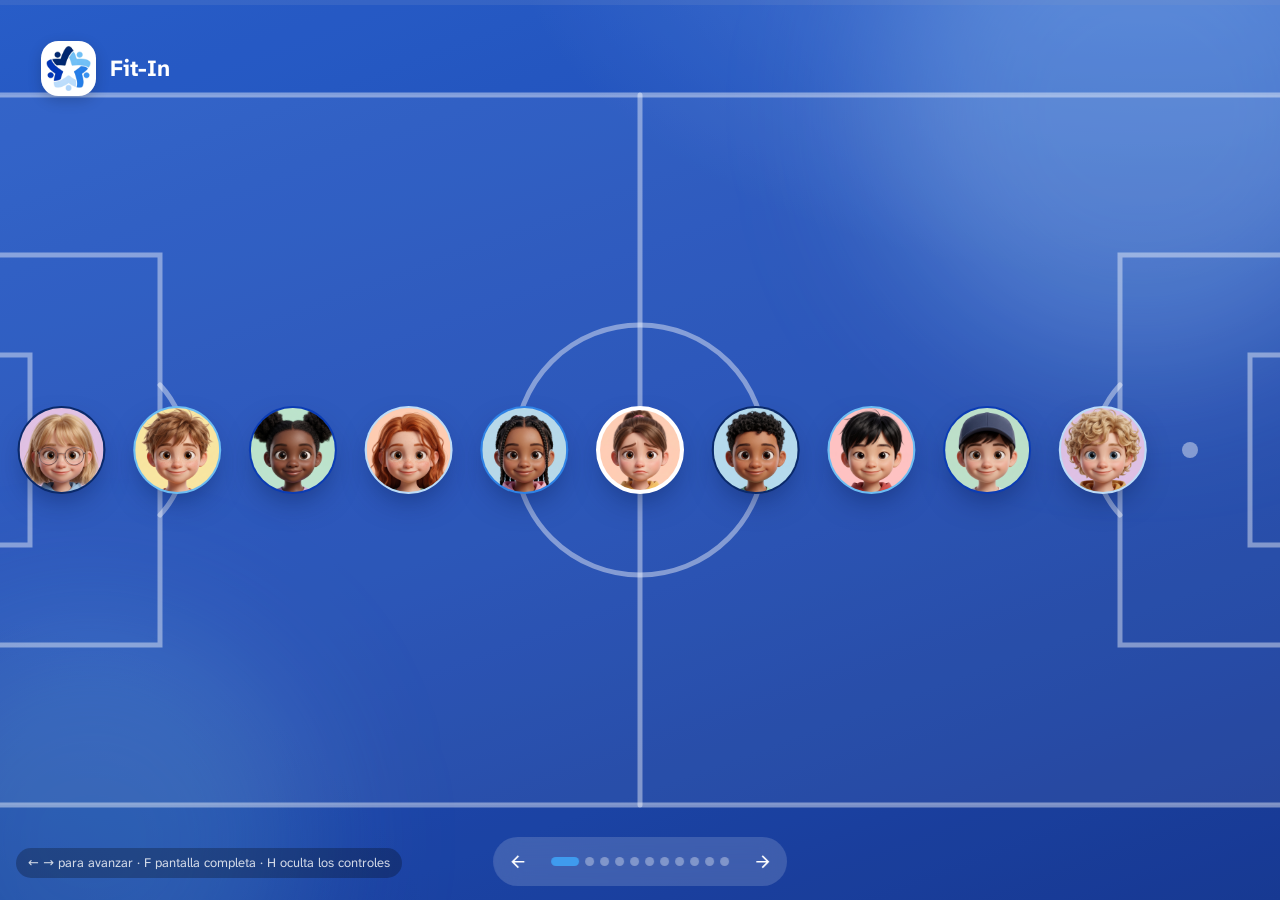
==== commit 14454de1: "Versión final de la presentación expuesta en MarbellUp 2026 (1.er puesto) Consolida los cambios hech" ====
--- a/web/presentacion.html
+++ b/web/presentacion.html
@@ -7,7 +7,10 @@
 <meta name="description" content="Soporte visual para presentar la app ante el jurado. Flechas izquierda y derecha para pasar de diapositiva.">
 <link rel="stylesheet" href="styles.css">
 <link rel="stylesheet" href="deck.css">
-<script>window.BRAND = 'Fit-In'; window.PROFILE_NOTE = 'Lo gestiona Carmen, su madre';</script>
+<script>window.BRAND = 'Fit-In'; window.PROFILE_NOTE = 'Lo gestiona Carmen, su madre';
+  /* Solo en la presentación: el móvil de la demo usa el logo nuevo y fotos de niños en lugar de iniciales. */
+  window.LOGO_SRC = 'assets/logo.png'; window.LUCIA_FACE = 'assets/caras/cara-10.png';
+  window.AV_FACES = [1, 2, 3, 4, 5, 6, 7, 8, 9].map(n => `assets/caras/cara-0${n}.png`);</script>
 </head>
 <body>
 <!-- Soporte de la presentación. El guion NO está aquí: solo apoyo visual.
@@ -19,15 +22,34 @@
 <!-- ═════ 1 · Introducción: los últimos en ser elegidos ═════ -->
 <section class="sld s1" data-hud="dark" data-steps="2" aria-label="Introducción">
   <div class="bg bg--blue"><i class="orb o-a"></i><i class="orb o-b"></i>
-    <svg class="court" viewBox="0 0 1000 600" fill="none" stroke="currentColor" stroke-width="3" aria-hidden="true"><circle class="dl" pathLength="1" cx="500" cy="300" r="190"/><line class="dl" pathLength="1" x1="500" y1="0" x2="500" y2="600"/><circle class="dl" pathLength="1" cx="500" cy="300" r="60"/></svg>
+    <svg class="patio" viewBox="0 0 1600 900" preserveAspectRatio="xMidYMid slice" aria-hidden="true">
+      <rect class="patio__floor" x="0" y="0" width="1600" height="900"/>
+      <rect class="patio__pitch" x="110" y="95" width="1380" height="710" rx="6"/>
+      <g class="patio__lines" fill="none" stroke="currentColor" stroke-width="5" stroke-linecap="round">
+        <rect class="dl" pathLength="1" x="110" y="95" width="1380" height="710"/>
+        <line class="dl" pathLength="1" x1="800" y1="95" x2="800" y2="805"/>
+        <circle class="dl" pathLength="1" cx="800" cy="450" r="125"/>
+        <rect class="dl" pathLength="1" x="110" y="255" width="210" height="390"/>
+        <rect class="dl" pathLength="1" x="1280" y="255" width="210" height="390"/>
+        <rect class="dl" pathLength="1" x="110" y="355" width="80" height="190"/>
+        <rect class="dl" pathLength="1" x="1410" y="355" width="80" height="190"/>
+        <path class="dl" pathLength="1" d="M320 385 A95 95 0 0 1 320 515"/>
+        <path class="dl" pathLength="1" d="M1280 385 A95 95 0 0 0 1280 515"/>
+        <path class="dl" pathLength="1" d="M110 120 A25 25 0 0 0 135 95 M1465 95 A25 25 0 0 0 1490 120 M110 780 A25 25 0 0 1 135 805 M1465 805 A25 25 0 0 1 1490 780"/>
+      </g>
+      <g class="patio__dots" fill="currentColor"><circle cx="800" cy="450" r="9"/><circle cx="250" cy="450" r="8"/><circle cx="1350" cy="450" r="8"/></g>
+      <g class="patio__goals" fill="none" stroke="currentColor" stroke-width="6" stroke-linejoin="round">
+        <path d="M110 400 H62 V500 H110"/><path d="M1490 400 H1538 V500 H1490"/>
+        <path class="patio__net" d="M70 410 H102 M70 430 H102 M70 450 H102 M70 470 H102 M70 490 H102 M78 400 V500 M94 400 V500 M1498 410 H1530 M1498 430 H1530 M1498 450 H1530 M1498 470 H1530 M1498 490 H1530 M1506 400 V500 M1522 400 V500"/>
+      </g>
+    </svg>
   </div>
   <header class="s1__top" data-a style="--i:0">
     <span class="lock"><span class="mark"><i></i><i></i></span><b data-brand>Fit-In</b></span>
-    <span class="tag">Clase de educación física</span>
   </header>
   <div class="s1__zone zl" aria-hidden="true"></div><div class="s1__zone zr" aria-hidden="true"></div>
   <div class="s1__line" id="pickLine" role="img" aria-label="Una fila de diez niños siendo elegidos para formar equipos; la última se queda sin elegir">
-    <span class="pp" style="--c:#F2602B">M</span><span class="pp" style="--c:#4A86EC">J</span><span class="pp" style="--c:#1E8A5A">A</span><span class="pp" style="--c:#8E6BD8">L</span><span class="pp" style="--c:#F2A33A">P</span><span class="pp" style="--c:#2D6BE4">C</span><span class="pp" style="--c:#D64545">D</span><span class="pp" style="--c:#16A6B8">R</span><span class="pp" style="--c:#6CB22B">S</span>
+    <span class="pp" style="--c:#0A2A6B">M</span><span class="pp" style="--c:#6DBDF3">J</span><span class="pp" style="--c:#0B3CB4">A</span><span class="pp" style="--c:#BCDCF9">L</span><span class="pp" style="--c:#2E82E6">P</span><span class="pp" style="--c:#0A2A6B">C</span><span class="pp" style="--c:#6DBDF3">D</span><span class="pp" style="--c:#0B3CB4">R</span><span class="pp" style="--c:#BCDCF9">S</span>
     <span class="pp pp--last"><svg viewBox="0 0 24 24" aria-hidden="true"><use href="#i-access"/></svg></span>
   </div>
   <p class="s1__word" data-f="2"><span>Siempre.</span></p>
@@ -36,24 +58,38 @@
 <!-- ═════ 2 · Lucía y Carmen ═════ -->
 <section class="sld slu" data-hud="dark" data-steps="2" aria-label="Lucía">
   <div class="bg bg--blue2"><i class="orb o-a"></i><i class="orb o-b"></i></div>
-  <div class="sx slu__grid">
-    <div class="slu__who">
-      <div class="portrait" data-a style="--i:0"><img src="assets/caras/cara-10.png" alt="Lucía, una niña de diez años con gafas"><b class="pp__badge"><svg viewBox="0 0 24 24" aria-hidden="true"><use href="#i-access"/></svg></b></div>
-      <div class="slu__name" data-a style="--i:1"><h2>Lucía</h2><p>10 años</p></div>
-      <div class="slu__chips" data-a style="--i:2"><span><svg class="sp" viewBox="0 0 24 24" fill="none" stroke="currentColor" stroke-width="2" stroke-linecap="round" aria-hidden="true"><circle cx="12" cy="12" r="9"/><path d="M12 3v18M3 12h18M5.5 5.5c3 2.5 3 10.5 0 13M18.5 5.5c-3 2.5-3 10.5 0 13"/></svg>Le encanta el baloncesto</span><span><svg viewBox="0 0 24 24" aria-hidden="true"><use href="#i-access"/></svg>Va en silla de ruedas</span></div>
-    </div>
-    <div class="slu__r">
-      <article class="week" data-f="1">
-        <h3>Sus tardes</h3>
-        <div class="week__row">
-          <span class="day" style="--i:0"><b>L</b><i></i></span><span class="day" style="--i:1"><b>M</b><i></i></span><span class="day" style="--i:2"><b>X</b><i></i></span><span class="day" style="--i:3"><b>J</b><i></i></span><span class="day" style="--i:4"><b>V</b><i></i></span>
-        </div>
-        <p class="week__cap">Sola. Sin planes.</p>
-      </article>
-      <article class="carmen" data-f="2">
-        <span class="ava ava--l ava--c">C</span>
+  <div class="slu__split">
+    <div class="slu__half slu__half--l">
+      <article class="slu__who" data-a style="--i:0">
+        <div class="portrait"><img src="assets/caras/cara-10.png" alt="Lucía, una niña de diez años"><b class="pp__badge"><svg viewBox="0 0 24 24" aria-hidden="true"><use href="#i-access"/></svg></b></div>
+        <div class="slu__name"><h2>Lucía</h2><p>10 años</p></div>
+        <ul class="slu__chips">
+          <li style="--i:0"><span class="ci"><svg class="sp" viewBox="0 0 24 24" fill="none" stroke="currentColor" stroke-width="2" stroke-linecap="round" aria-hidden="true"><circle cx="12" cy="12" r="9"/><path d="M12 3v18M3 12h18M5.5 5.5c3 2.5 3 10.5 0 13M18.5 5.5c-3 2.5-3 10.5 0 13"/></svg></span>Le encanta el baloncesto</li>
+          <li style="--i:1"><span class="ci"><svg viewBox="0 0 24 24" aria-hidden="true"><use href="#i-access"/></svg></span>Va en silla de ruedas</li>
+        </ul>
+      </article>
+    </div>
+    <div class="slu__half slu__half--r">
+      <div class="think" data-f="1">
+        <div class="cloud">
+          <svg class="cloud__shape" viewBox="0 0 400 260" preserveAspectRatio="none" aria-hidden="true">
+            <g class="cloud__edge"><circle cx="90" cy="72" r="56"/><circle cx="160" cy="46" r="60"/><circle cx="240" cy="46" r="60"/><circle cx="310" cy="72" r="56"/><circle cx="52" cy="132" r="54"/><circle cx="348" cy="132" r="54"/><circle cx="92" cy="196" r="54"/><circle cx="166" cy="216" r="54"/><circle cx="240" cy="216" r="54"/><circle cx="310" cy="196" r="54"/></g>
+            <g class="cloud__fill"><circle cx="90" cy="72" r="56"/><circle cx="160" cy="46" r="60"/><circle cx="240" cy="46" r="60"/><circle cx="310" cy="72" r="56"/><circle cx="52" cy="132" r="54"/><circle cx="348" cy="132" r="54"/><circle cx="92" cy="196" r="54"/><circle cx="166" cy="216" r="54"/><circle cx="240" cy="216" r="54"/><circle cx="310" cy="196" r="54"/><ellipse cx="200" cy="132" rx="160" ry="98"/></g>
+          </svg>
+          <div class="cloud__in">
+            <p class="cloud__t"><img class="cloud__face" src="assets/caras/lucia-triste.png" alt="Lucía, triste">«Por las tardes está sola…»</p>
+            <div class="week__row">
+              <span class="day" style="--i:0"><b>L</b><i></i></span><span class="day" style="--i:1"><b>M</b><i></i></span><span class="day" style="--i:2"><b>X</b><i></i></span><span class="day" style="--i:3"><b>J</b><i></i></span><span class="day" style="--i:4"><b>V</b><i></i></span>
+            </div>
+            <p class="cloud__mood"><span>Desanimada.</span> <span>Callada.</span></p>
+          </div>
+        </div>
+        <i class="puff puff--1"></i><i class="puff puff--2"></i><i class="puff puff--3"></i>
+      </div>
+      <article class="carmen" data-a style="--i:1">
+        <span class="mom"><img src="assets/caras/carmen.png" alt="Carmen, la madre de Lucía"></span>
         <div class="carmen__t"><b>Carmen</b><small>Su madre</small></div>
-        <div class="qs"><span style="--i:0">¿Dónde?</span><span style="--i:1">¿Con quién?</span></div>
+        <div class="qs" data-f="2"><span style="--i:0">¿Dónde?</span><span style="--i:1">¿Con quién?</span></div>
       </article>
     </div>
   </div>
@@ -71,7 +107,7 @@
           <p class="one__big">1 de cada 2</p>
           <p class="lead2">personas con discapacidad sufre soledad no deseada</p>
           <div class="bars2">
-            <div class="b2"><span>Personas con discapacidad</span><i style="--w:50.6%" class="hot"></i><em>50,6 %</em></div>
+            <div class="b2 b2--us"><span>Personas con discapacidad</span><i style="--w:50.6%" class="b2__hot"></i><em>50,6 %</em></div>
             <div class="b2"><span>Resto de la población</span><i style="--w:15.8%"></i><em>15,8 %</em></div>
           </div>
           <p class="src">Fundación ONCE · Observatorio de Soledades, 2025</p>
@@ -122,9 +158,9 @@
   <div class="bg bg--sky3"><i class="orb o-e"></i></div>
   <div class="sx s4__grid">
     <div class="s4__left">
-      <p class="kick" data-a style="--i:0">Cómo funciona</p>
+      <h2 class="st st--sm" data-a style="--i:0">Cómo funciona</h2>
       <article class="lucia" data-a style="--i:1">
-        <span class="duo"><span class="ava ava--l ava--c">C</span><img class="ava ava--l ava--img" src="assets/caras/cara-10.png" alt=""></span>
+        <span class="duo"><img class="ava ava--l ava--img ava--mom" src="assets/caras/carmen.png" alt=""><img class="ava ava--l ava--img" src="assets/caras/cara-10.png" alt=""></span>
         <div><b>Carmen y Lucía</b><small>Una noche, Carmen abre Fit-in.</small></div>
       </article>
       <div class="crit" id="crit" aria-hidden="true">
@@ -171,7 +207,6 @@
   <div class="bg bg--photo"><img src="assets/foto_baloncesto.jpg" alt=""><i class="shade"></i></div>
   <div class="sx ssa__grid">
     <div class="ssa__l">
-      <p class="kick kick--w" data-a style="--i:0">Sábado, 11:00 · Polideportivo</p>
       <h2 class="ssa__h" data-a style="--i:1">Lucía juega.</h2>
       <p class="ssa__first" data-f="1">Su primera canasta.</p>
       <div class="friends" data-f="2">
@@ -210,7 +245,7 @@
         <div class="neuro__h"><span class="ic ic--v"><svg viewBox="0 0 24 24" aria-hidden="true"><use href="#i-bulb"/></svg></span><div><b>Una persona neurodivergente</b><small>busca entornos con menos estímulos</small></div></div>
         <div class="calm" aria-hidden="true"><i></i><i></i><i></i><i></i><i></i><i></i><i></i><i></i><i></i><i></i><i></i><i></i><i></i><i></i></div>
         <div class="chips2"><span>Entorno tranquilo</span><span>Grupo pequeño</span></div>
-        <article class="mini-act mini-act--in"><span class="ph" style="background-image:url(assets/foto_golf.jpg)"></span><div><b>Golf adaptado</b><small>Poca gente, mucha calma</small></div><em class="cov-ok">Cubre 2/2</em></article>
+        <article class="mini-act mini-act--in"><span class="ph" style="background-image:url(assets/foto_padel.jpg)"></span><div><b>Pádel adaptado</b><small>Poca gente, mucha calma</small></div><em class="cov-ok">Cubre 2/2</em></article>
       </article>
       <div class="byd" data-f="2">
         <h3>Accesible por diseño</h3>
@@ -231,17 +266,17 @@
   <div class="sx">
     <h2 class="st" data-a style="--i:0">Un paso más allá</h2>
     <div class="s6__grid">
-      <div class="cmp cmp--3" id="cmp">
-        <div class="cmp__h">
-          <span></span>
-          <div class="who2 us"><span class="mark"><i></i><i></i></span><b data-brand>Fit-In</b><small>deporte y comunidad, a tu medida</small></div>
-          <div class="who2"><b>Eventbrite</b><small>descubrir y organizar eventos</small></div>
-          <div class="who2"><b>Playtomic</b><small>reservar pistas y partidos abiertos</small></div>
-        </div>
-        <div class="row3" data-f="1"><span>Descubrir y organizar actividades</span><i class="y"></i><i class="y"></i><i class="p"></i></div>
-        <div class="row3" data-f="2"><span>Unirte a un partido con plazas libres</span><i class="y"></i><i class="p"></i><i class="y"></i></div>
-        <div class="row3" data-f="3"><span>Tus necesidades de accesibilidad, dentro de la búsqueda</span><i class="y"></i><i class="n"></i><i class="n"></i></div>
-        <p class="legend3"><i class="y"></i>Sí <i class="p"></i>En parte <i class="n"></i>No</p>
+      <div class="cmp cmp--4" id="cmp" role="table" aria-label="Comparativa de funciones">
+        <div class="cmp__h" role="row">
+          <span role="columnheader"></span>
+          <div class="who2 us" role="columnheader"><span class="mark"><i></i><i></i></span><b data-brand>Fit-In</b></div>
+          <div class="who2" role="columnheader"><img class="who2__logo" src="assets/logo-eventbrite.png" alt="" onerror="this.remove()"><b>Eventbrite</b></div>
+          <div class="who2" role="columnheader"><img class="who2__logo" src="assets/logo-playtomic.png" alt="" onerror="this.remove()"><b>Playtomic</b></div>
+          <div class="who2" role="columnheader"><img class="who2__logo" src="assets/logo-smatch.png" alt="" onerror="this.remove()"><b>Smatch</b></div>
+        </div>
+        <div class="row3" role="row" data-f="1"><span>Descubrir y organizar actividades</span><i class="y" aria-label="Sí"></i><i class="y" aria-label="Sí"></i><i class="p" aria-label="En parte"></i><i class="p" aria-label="En parte"></i></div>
+        <div class="row3" role="row" data-f="2"><span>Tus necesidades de accesibilidad, dentro de la búsqueda</span><i class="y" aria-label="Sí"></i><i class="n" aria-label="No"></i><i class="n" aria-label="No"></i><i class="n" aria-label="No"></i></div>
+        <div class="row3" role="row" data-f="3"><span>Crear comunidad</span><i class="y" aria-label="Sí"></i><i class="p" aria-label="En parte"></i><i class="y" aria-label="Sí"></i><i class="p" aria-label="En parte"></i></div>
       </div>
       <aside class="beyond" data-f="4">
         <div class="sbar"><svg viewBox="0 0 24 24" aria-hidden="true"><use href="#i-search"/></svg><span style="--i:0">Baloncesto</span><span style="--i:1" class="h">Sin escalones</span><span style="--i:2" class="h">Monitor</span></div>
@@ -250,7 +285,6 @@
       </aside>
     </div>
   </div>
-  <p class="foot-src">Comparativa de funciones: valoración propia a partir de lo que cada plataforma ofrece públicamente.</p>
 </section>
 
 <!-- ═════ 9 · Modelo de negocio ═════ -->
@@ -260,15 +294,13 @@
     <div class="s8__head" data-a style="--i:0"><h2 class="st">Cómo se sostiene</h2></div>
     <div class="s8__stage" id="model">
       <div class="src3">
-        <article data-f="1" style="--i:0"><span class="ic"><svg viewBox="0 0 24 24" aria-hidden="true"><use href="#i-group"/></svg></span><div><b>Comisiones de clubes y centros</b><small>Con prioridad en las recomendaciones</small></div></article>
-        <article data-f="1" style="--i:1"><span class="ic ic--o"><svg viewBox="0 0 24 24" aria-hidden="true"><use href="#i-heart"/></svg></span><div><b>Patrocinio de comercios locales</b><small>Con material adaptado</small></div></article>
-        <article data-f="1" style="--i:2"><span class="ic ic--g"><svg viewBox="0 0 24 24" aria-hidden="true"><use href="#i-bank"/></svg></span><div><b>Licencias con administraciones</b><small>Ayuntamientos y otras entidades públicas</small></div></article>
-      </div>
-      <svg class="m-links" data-f="1" viewBox="0 0 300 300" preserveAspectRatio="none" aria-hidden="true">
-        <path class="ln" pathLength="1" d="M0 50 C130 50 130 150 300 150"/><path class="ln" pathLength="1" d="M0 150 L300 150"/><path class="ln" pathLength="1" d="M0 250 C130 250 130 150 300 150"/>
-        <circle class="pulse" r="5"><animateMotion dur="2.6s" repeatCount="indefinite" path="M0 50 C130 50 130 150 300 150"/></circle>
-        <circle class="pulse" r="5"><animateMotion dur="2.6s" begin=".6s" repeatCount="indefinite" path="M0 150 L300 150"/></circle>
-        <circle class="pulse" r="5"><animateMotion dur="2.6s" begin="1.2s" repeatCount="indefinite" path="M0 250 C130 250 130 150 300 150"/></circle>
+        <article data-f="1" style="--i:0"><span class="ic ic--g"><svg viewBox="0 0 24 24" aria-hidden="true"><use href="#i-bank"/></svg></span><div><b>Subvenciones de administraciones públicas</b><small>Ayuntamientos y otras entidades públicas</small></div></article>
+        <article data-f="1" style="--i:1"><span class="ic"><svg viewBox="0 0 24 24" aria-hidden="true"><use href="#i-group"/></svg></span><div><b>Comisiones de clubes y centros</b><small>Con prioridad en las recomendaciones</small></div></article>
+      </div>
+      <svg class="m-links" id="mLinks" data-f="1" viewBox="0 0 300 300" aria-hidden="true">
+        <path class="ln" pathLength="1" d="M0 75 C130 75 130 150 300 150"/><path class="ln" pathLength="1" d="M0 225 C130 225 130 150 300 150"/>
+        <circle class="pulse" r="5"><animateMotion dur="2.6s" repeatCount="indefinite" path="M0 75 C130 75 130 150 300 150"/></circle>
+        <circle class="pulse" r="5"><animateMotion dur="2.6s" begin=".9s" repeatCount="indefinite" path="M0 225 C130 225 130 150 300 150"/></circle>
       </svg>
       <div class="core" data-f="2"><span class="mark mark--xl"><i></i><i></i></span><b data-brand>Fit-In</b><em>Gratis para quien la usa</em></div>
       <svg class="m-out" data-f="3" viewBox="0 0 200 300" preserveAspectRatio="none" aria-hidden="true">
@@ -276,7 +308,7 @@
         <circle class="pulse" r="5"><animateMotion dur="2s" repeatCount="indefinite" path="M0 150 L200 150"/></circle>
       </svg>
       <article class="inv" data-f="3"><span class="ic ic--o"><svg viewBox="0 0 24 24" aria-hidden="true"><use href="#i-support"/></svg></span><b>Más apoyo, más monitores, más acceso</b><small>Reinvertimos parte de los ingresos</small></article>
-      <div class="loop" data-f="3" aria-hidden="true"><svg viewBox="0 0 400 80" preserveAspectRatio="none"><path class="ln" pathLength="1" d="M360 4 C360 70 40 70 40 8" marker-end="url(#ah)"/><defs><marker id="ah" viewBox="0 0 10 10" refX="5" refY="5" markerWidth="7" markerHeight="7" orient="auto-start-reverse"><path d="M0 0 L10 5 L0 10z" fill="currentColor"/></marker></defs></svg></div>
+      <div class="loop" data-f="3" aria-hidden="true"><svg id="loopSvg" viewBox="0 0 400 80"><path class="ln" id="loopPath" pathLength="1" d="M360 4 C360 70 40 70 40 8" marker-end="url(#ah)"/><circle class="pulse" r="5" id="loopPulse"><animateMotion id="loopMotion" dur="2.6s" begin="1.6s" repeatCount="indefinite" path="M360 4 C360 70 40 70 40 8"/></circle><defs><marker id="ah" viewBox="0 0 10 10" refX="5" refY="5" markerWidth="5" markerHeight="5" orient="auto-start-reverse"><path d="M0 0 L10 5 L0 10z" fill="currentColor"/></marker></defs></svg></div>
     </div>
   </div>
 </section>
@@ -288,24 +320,24 @@
     <h2 class="st st--w" data-a style="--i:0">Nuestra propuesta</h2>
     <div class="road" id="road">
       <svg class="road__line" viewBox="0 0 1000 220" preserveAspectRatio="none" aria-hidden="true"><path class="ln" pathLength="1" d="M90 160 C225 160 225 70 363 70 S500 160 637 160 S775 70 910 70"/></svg>
-      <article class="stop" data-f="1" style="--x:9%;--y:72.7%"><i class="dot9"></i><b>MarbellUp</b><small>Validamos el modelo</small></article>
-      <article class="stop up" data-f="1" style="--x:36.3%;--y:31.8%"><i class="dot9"></i><b>Universidad y empresa</b><small>Avanzamos el desarrollo</small></article>
-      <article class="stop stop--pilot" data-f="2" style="--x:63.7%;--y:72.7%"><i class="dot9"></i><b>Ayuntamiento de Marbella</b><small>Proponemos un piloto</small><em><b data-num="6">0</b> meses</em></article>
-      <article class="stop up" data-f="3" style="--x:91%;--y:31.8%"><i class="dot9"></i><b>Andalucía</b><small>Otros municipios</small></article>
+      <article class="stop up" data-f="1" style="--x:9%;--y:34%"><i class="dot9"></i><b>MarbellUp</b><small>Validamos el modelo</small></article>
+      <article class="stop" data-f="1" style="--x:29.5%;--y:66%"><i class="dot9"></i><b>Aceleradoras</b><small>Como Spin-off</small></article>
+      <article class="stop up" data-f="1" style="--x:50%;--y:34%"><i class="dot9"></i><b>Universidad y empresa</b><small>Avanzamos el desarrollo</small></article>
+      <article class="stop stop--pilot" data-f="2" style="--x:70.5%;--y:66%"><i class="dot9"></i><b>Ayuntamiento de Marbella</b><small>Proponemos un piloto</small><em><b data-num="6">0</b> meses</em></article>
+      <article class="stop up" data-f="3" style="--x:91%;--y:34%"><i class="dot9"></i><b>Andalucía</b><small>Otros municipios</small></article>
     </div>
   </div>
 </section>
 
 <!-- ═════ 11 · Cierre ═════ -->
-<section class="sld s10" data-hud="dark" data-steps="3" aria-label="Cierre">
+<section class="sld s10" data-hud="dark" data-steps="1" aria-label="Cierre">
   <div class="bg bg--blue2"><i class="orb o-a"></i><i class="orb o-b"></i></div>
-  <div class="s10__a">
-    <p data-f="1">Que cada niña como Lucía encuentre su comunidad.</p>
-    <p class="s10__a2" data-f="2">No un espacio aparte. <b>El mismo, sin barreras.</b></p>
-  </div>
-  <div class="s10__b" data-f="3">
+  <!-- Al entrar se reproduce el vídeo desde el principio; al terminar desaparece y salen el logo, el nombre y el eslogan. -->
+  <video class="s10__video" id="endVideo" src="assets/video-cierre.mp4" playsinline preload="auto"></video>
+  <div class="s10__b" data-f="1">
+    <img class="s10__logo" src="assets/logo.png" alt="Logotipo de Fit-In">
     <h2 class="mega" aria-label="Fit-In"></h2>
-    <p class="s10__sub">Nadie se merece quedarse en el banquillo.</p>
+    <p class="s10__sub">No te quedes en el banquillo</p>
     <div class="bench" id="bench" aria-hidden="true"></div>
   </div>
 </section>
--- a/web/deck.css
+++ b/web/deck.css
@@ -233,11 +233,11 @@
 .road { position: relative; height: clamp(18em, 46vh, 34em); margin-top: 3vh; }
 .road__line { position: absolute; inset: 0; width: 100%; height: 100%; overflow: visible; }
 .road .ln { stroke: rgba(255, 255, 255, .85); stroke-width: 7; stroke-dasharray: 1; transition: stroke-dashoffset 3.2s cubic-bezier(.4, 0, .2, 1) .3s; }
-.stop { position: absolute; left: var(--x); top: var(--y); transform: translate(-50%, 2.2em); background: #fff; border-radius: 1.6em; padding: 1em 1.3em; box-shadow: 0 1.4em 2.4em -1em rgba(5, 20, 70, .5); display: grid; gap: .15em; text-align: center; min-width: 11em; }
-.stop.up { transform: translate(-50%, calc(-100% - 2.2em)); }
+.stop { position: absolute; left: var(--x); top: var(--y); translate: -50% 2.2em; background: #fff; border-radius: 1.6em; padding: 1em 1.3em; box-shadow: 0 1.4em 2.4em -1em rgba(5, 20, 70, .5); display: grid; gap: .15em; text-align: center; min-width: 11em; }
+.stop.up { translate: -50% calc(-100% - 2.2em); }
 .stop b { font-size: 1.35em; letter-spacing: -.02em; line-height: 1.1; } .stop small { color: var(--muted); font-size: 1em; }
-.dot9 { position: absolute; left: 50%; top: -3.4em; width: 2em; height: 2em; margin-left: -1em; border-radius: 50%; background: var(--hot); box-shadow: 0 0 0 .5em rgba(255, 255, 255, .85), 0 0 0 1em rgba(255, 255, 255, .25); }
-.stop.up .dot9 { top: auto; bottom: -3.4em; }
+.dot9 { position: absolute; left: 50%; top: -3.2em; width: 2em; height: 2em; margin-left: -1em; border-radius: 50%; background: var(--hot); box-shadow: 0 0 0 .5em rgba(255, 255, 255, .85), 0 0 0 1em rgba(255, 255, 255, .25); }
+.stop.up .dot9 { top: auto; bottom: -3.2em; }
 .stop--pilot { background: var(--hot); color: #fff; padding: 1.2em 1.6em; } .stop--pilot small { color: rgba(255, 255, 255, .92); } .stop--pilot .dot9 { background: #fff; box-shadow: 0 0 0 .5em var(--hot), 0 0 0 1em rgba(242, 96, 43, .35); }
 .stop--pilot em { font-style: normal; font-weight: 800; font-size: 2.2em; letter-spacing: -.03em; line-height: 1; margin-top: .2em; } .stop--pilot em b { font-size: 1em; }
 
@@ -412,3 +412,197 @@
 
 .ssa .shade { background: linear-gradient(100deg, rgba(10, 30, 90, .95), rgba(18, 50, 140, .82) 55%, rgba(10, 30, 90, .78)); }
 .plus2 { left: 0; top: 6%; }
+
+/* ═════════ Marca nueva: logo de la estrella y paleta de azules del logo ═════════
+   Sustituye los acentos naranja, verde, morado y amarillo por tonos sacados del logo.
+   El móvil de la demo (.d-phone) conserva los colores de la app. */
+:root {
+  --lg-navy: #0A2A6B; --lg-royal: #0B3CB4; --lg-mid: #2E82E6; --lg-sky: #6DBDF3; --lg-pale: #BCDCF9;
+  --hot: #3F9BEE;
+}
+.d-phone { --hot: #F2602B; }
+
+/* Logo en todas partes */
+.mark { background: #fff url(assets/logo.png) center / 82% no-repeat; }
+.mark i { display: none; }
+.d-phone .logo--img { display: grid; place-items: center; }
+.d-phone .logo--img img { width: 84%; height: 84%; object-fit: contain; }
+
+/* Fondos: sin brillos naranjas */
+.bg--blue2 { background: radial-gradient(60em 40em at 50% 0%, rgba(90, 150, 255, .55), transparent 60%), radial-gradient(50em 40em at 100% 100%, rgba(109, 189, 243, .28), transparent 60%), linear-gradient(170deg, #1f4fb8, #12307f 70%, #0e1a3f); }
+.bg--sky2 { background: radial-gradient(50em 36em at 0% 0%, #fff, transparent 60%), radial-gradient(50em 36em at 100% 100%, rgba(109, 189, 243, .4), transparent 60%), linear-gradient(180deg, #e8f0fd, #d9e6fc); }
+.o-b { background: rgba(109, 189, 243, .3); }
+.o-d { background: rgba(188, 220, 249, .7); }
+.zr { background: rgba(109, 189, 243, .35); }
+
+/* Colores de acento que no eran de la marca */
+.ava { background: var(--lg-mid); }
+.ava--c { background: var(--lg-navy); }
+.ava--img { box-shadow: 0 0 0 .18em var(--lg-sky); }
+.ava--mom svg { width: 62%; height: 62%; fill: #fff; }
+.ic { background: var(--lg-royal); } .ic--o { background: var(--lg-sky); } .ic--g { background: var(--lg-navy); } .ic--v { background: var(--lg-royal); }
+.ic svg { color: #fff; } .ic--o svg { color: var(--lg-navy); }
+.steps li.done .si { background: var(--lg-mid); }
+.cov-ok { background: #DCEBFC; color: var(--lg-navy); }
+.ph--seal { background: #DCEBFC; } .ph--seal svg { color: var(--lg-royal); }
+.calm i { background: linear-gradient(180deg, var(--lg-royal), var(--lg-sky)); }
+.y { background-color: var(--lg-royal); }
+.p { background-color: var(--lg-sky); }
+.pp--last.pp--face { background: #fff; }
+.portrait { background: var(--lg-sky); }
+.fr:not(.fr--more) { background: var(--lg-mid); }
+.plus2 { background: var(--lg-sky); color: var(--lg-navy); }
+.fr--me { box-shadow: 0 0 0 .3em var(--lg-sky); }
+.slu__name p, .here b, .ssa__first, .friends p b, .s10__a2 b { color: #A9D8FA; }
+.d-phone .cursor span { box-shadow: 0 0 0 3px var(--lg-royal), 0 0 0 10px rgba(11, 60, 180, .2); }
+.prog i { background: linear-gradient(90deg, var(--lg-royal), var(--lg-sky)); }
+
+/* 1 · Introducción: logo difuminado de fondo */
+.bglogo { position: absolute; left: 50%; top: 50%; width: min(86vh, 62vw); translate: -50% -50%; opacity: 0; filter: blur(4px); pointer-events: none; }
+.sld.is-on .bglogo { animation: bglogo 2.6s .4s var(--ease) forwards; }
+@keyframes bglogo { from { opacity: 0; transform: scale(.9) rotate(-10deg); } to { opacity: .18; transform: none; } }
+
+/* 2 · Lucía | Carmen, mitad y mitad */
+.slu__split { position: absolute; inset: 0; display: grid; grid-template-columns: 1fr 1fr; }
+.slu__half { position: relative; display: grid; place-items: center; align-content: center; padding: var(--pad) var(--pad) clamp(70px, 11vh, 110px); min-height: 0; }
+.slu__half--l { background: rgba(255, 255, 255, .07); box-shadow: inset -1.5px 0 0 rgba(255, 255, 255, .14); }
+.slu__who { background: #fff; color: var(--ink); border-radius: 2.6em; padding: 1.8em 2.4em 2em; width: min(100%, 31em); display: grid; justify-items: center; text-align: center; gap: .9em; box-shadow: 0 2.4em 4em -1.6em rgba(5, 20, 70, .7), 0 0 0 .7em rgba(255, 255, 255, .12); }
+.slu__who .portrait { width: min(clamp(8em, 14vw, 13em), 24vh); box-shadow: 0 1.4em 2.4em -1em rgba(5, 20, 70, .45); }
+.slu__who .slu__name h2 { color: var(--lg-navy); font-size: min(clamp(3.2em, 5.6vw, 6.4em), 11vh); }
+.slu__who .slu__name p { color: var(--lg-mid); }
+.slu__who .slu__chips { display: grid; gap: .7em; width: 100%; }
+.slu__chips li { display: flex; align-items: center; gap: .8em; background: var(--chip); border-radius: 99px; padding: .55em 1.3em .55em .55em; font-weight: 800; font-size: 1.45em; text-align: left; line-height: 1.15; }
+.slu__chips span.ci { width: 2.3em; height: 2.3em; border-radius: 50%; background: var(--lg-royal); display: grid; place-items: center; flex: none; padding: 0; }
+.slu__chips span.ci svg { width: 1.35em; height: 1.35em; color: #fff; }
+.sld.is-on .slu__chips li { animation: aIn .8s var(--ease) both; animation-delay: calc(var(--i) * 160ms + 1s); }
+.slu__half--r { gap: 4.2em; }
+.think { position: relative; width: min(100%, 32em); }
+.cloud { position: relative; isolation: isolate; background: #fff; color: var(--ink); border-radius: 3.4em; padding: 1.7em 2em 1.6em; text-align: center; box-shadow: 0 2em 3.4em -1.6em rgba(5, 20, 70, .6); }
+.cloud::before, .cloud::after { content: ""; position: absolute; z-index: -1; border-radius: 50%; background: #fff; }
+.cloud::before { width: 8em; height: 8em; top: -3em; left: 16%; }
+.cloud::after { width: 6em; height: 6em; top: -2.2em; right: 18%; }
+.cloud__t { font-size: 1.7em; font-weight: 800; letter-spacing: -.02em; color: var(--lg-navy); }
+.cloud .week__row { margin: .9em 0 .8em; }
+.cloud .day { background: var(--chip); }
+.cloud .day b { color: var(--lg-navy); opacity: .7; }
+.cloud .day i { background: #c8d4ec; box-shadow: none; }
+.cloud__mood { font-size: 2.1em; font-weight: 800; letter-spacing: -.03em; color: var(--lg-mid); }
+.cloud__mood span { display: inline-block; }
+.think.f-on .cloud__mood span { animation: aIn .8s var(--ease) both; animation-delay: 1.4s; }
+.think.f-on .cloud__mood span + span { animation-delay: 1.9s; }
+.puff { position: absolute; border-radius: 50%; background: #fff; box-shadow: 0 .6em 1em -.5em rgba(5, 20, 70, .5); }
+.puff--1 { width: 1.9em; height: 1.9em; left: 16%; bottom: -2.4em; }
+.puff--2 { width: 1.25em; height: 1.25em; left: 12%; bottom: -4em; }
+.puff--3 { width: .8em; height: .8em; left: 9.5%; bottom: -5.2em; }
+.slu__half--r .carmen { width: min(100%, 32em); grid-template-columns: auto 1fr; }
+.slu__half--r .carmen__t b { font-size: 2.1em; } .slu__half--r .carmen__t small { font-size: 1.25em; }
+.slu__half--r .carmen .qs { grid-column: 1 / -1; justify-content: flex-start; }
+.mom { width: 4.6em; height: 4.6em; border-radius: 50%; background: var(--lg-royal); display: grid; place-items: center; box-shadow: 0 0 0 .25em rgba(255, 255, 255, .35); }
+.mom svg { width: 62%; height: 62%; fill: #fff; }
+.qs.f-on span { animation: pop .6s var(--spring) both; animation-delay: calc(var(--i) * 450ms + .3s); }
+
+/* 3 · El problema: la comparativa, protagonista */
+.b2 { grid-template-columns: 1fr auto; grid-template-areas: "l l" "b n"; gap: .2em 1em; }
+.b2 > span { grid-area: l; font-weight: 700; font-size: 1.15em; }
+.b2 i { grid-area: b; grid-column: auto; height: 1.6em; }
+.b2 em { grid-area: n; font-size: clamp(2.2em, 3.4vw, 3.6em); letter-spacing: -.04em; line-height: 1; color: #8a96b8; min-width: 3.6em; text-align: right; }
+.b2--us em { color: var(--lg-royal); }
+.b2 i.b2__hot::after { background: linear-gradient(90deg, var(--lg-royal), var(--lg-sky)); }
+.bars2 { gap: 1.1em; }
+.two svg.hl { color: var(--lg-royal); }
+
+/* 4 · Solución: menos hueco en blanco */
+.s3__flow { grid-template-columns: minmax(0, 1.05fr) minmax(3em, .35fr) minmax(0, 1.45fr); margin-top: 0; }
+.s3 .prof { padding: 1.8em 2em; gap: .45em; }
+.s3 .prof .ava--img { width: 5.6em; height: 5.6em; box-shadow: 0 0 0 .25em var(--lg-sky); }
+.s3 .prof b { font-size: 2.2em; }
+.s3 .prof small { font-size: 1.15em; }
+.s3 .prof .chips2 span { font-size: 1.1em; padding: .55em 1.1em; }
+.s3__links { height: 22em; }
+.s3 .acts { gap: 1em; }
+.s3 .mini-act { padding: .85em 1.4em .85em .85em; }
+.s3 .mini-act .ph { width: 5.2em; height: 5.2em; border-radius: 1.4em; }
+.s3 .mini-act b { font-size: 1.5em; } .s3 .mini-act small { font-size: 1.1em; }
+
+/* 8 · Competencia: logos en la cabecera, sin solapes */
+.s6 .sx { gap: clamp(24px, 5vh, 64px); }
+.cmp { margin-top: 1.2em; }
+.cmp--3 .row3 { padding: clamp(.45em, 2.4vh, 1.3em) 0; }
+.legend3 { margin-top: .6em; }
+.who2 { gap: .4em; }
+.who2 .mark, .who2__logo { width: 2.6em; height: 2.6em; font-size: 1em; }
+.who2__logo { border-radius: .75em; object-fit: contain; background: #fff; box-shadow: 0 .2em .6em rgba(0, 0, 0, .14); }
+.who2.us .mark { margin-bottom: 0; font-size: 1em; }
+
+/* 9 · Modelo: la vuelta, cerrada y con bolita */
+.loop svg .ln { vector-effect: none; }
+
+/* 10 · Hoja de ruta */
+.stop--pilot { background: var(--lg-navy); }
+.stop--pilot .dot9 { box-shadow: 0 0 0 .5em var(--lg-navy), 0 0 0 1em rgba(10, 42, 107, .35); }
+
+/* 11 · Cierre: logo sobre el fondo de la diapositiva */
+.s10__logo { width: clamp(5em, 10vw, 9em); aspect-ratio: 1; background: #fff; border-radius: 28%; padding: .9em; box-shadow: 0 1.6em 3em -1em rgba(5, 20, 70, .7); opacity: 0; transform: scale(.6) rotate(-20deg); transition: opacity .8s var(--ease), transform 1.1s var(--spring); }
+.s10__b.f-on .s10__logo { opacity: 1; transform: none; }
+
+/* Pasos del móvil: avatares redondos con foto */
+.d-phone .av { flex: none; overflow: hidden; }
+.av__img { width: 100%; height: 100%; object-fit: cover; border-radius: 50%; display: block; }
+
+@media (max-width: 900px), (max-aspect-ratio: 1/1) {
+  .slu__split { position: relative; grid-template-columns: 1fr; }
+}
+
+/* ═════════ Segunda ronda de cambios ═════════ */
+
+/* 1 · Patio del colegio con su campo de fútbol pintado */
+.patio { position: absolute; inset: 0; width: 100%; height: 100%; color: rgba(255, 255, 255, .42); pointer-events: none; }
+.patio__floor { fill: rgba(8, 28, 90, .18); }
+.patio__pitch { fill: rgba(255, 255, 255, .06); }
+.patio .dl { stroke-dasharray: 1; stroke-dashoffset: 1; }
+.sld.is-on .patio .dl { animation: draw 3.4s .5s var(--ease) forwards; }
+.patio__dots, .patio__goals { opacity: 0; transition: opacity 1s 2.4s; }
+.sld.is-on .patio__dots, .sld.is-on .patio__goals { opacity: 1; }
+.patio__net { stroke-width: 2; opacity: .7; }
+
+/* 2 · Nube de pensamiento de dibujos animados */
+.cloud { background: none; box-shadow: none; border-radius: 0; padding: 3em 3.4em 2.9em; }
+.slu__half--r .think { width: min(100%, 36em); }
+.cloud__t { white-space: nowrap; font-size: 1.55em; }
+.cloud::before, .cloud::after { display: none; }
+.cloud__shape { position: absolute; inset: 0; width: 100%; height: 100%; z-index: -1; overflow: visible; filter: drop-shadow(0 1.4em 1.6em rgba(5, 20, 70, .45)); }
+.cloud__edge circle { fill: none; stroke: var(--lg-navy); stroke-width: 5; vector-effect: non-scaling-stroke; }
+.cloud__fill circle, .cloud__fill ellipse { fill: #fff; }
+.cloud__in { position: relative; }
+.cloud__t { display: flex; align-items: center; justify-content: center; gap: .5em; }
+.cloud__face { width: 2.2em; height: 2.2em; border-radius: 50%; object-fit: cover; flex: none; box-shadow: 0 0 0 .12em var(--lg-sky); }
+.cloud .day i { position: relative; width: 1.5em; height: 1.5em; background: none; box-shadow: none; border-radius: 0; }
+.cloud .day i::before, .cloud .day i::after { content: ""; position: absolute; left: 50%; top: 50%; width: 110%; height: .24em; border-radius: 9px; background: #D64545; translate: -50% -50%; rotate: 45deg; }
+.cloud .day i::after { rotate: -45deg; }
+.think.f-on .day i { animation: pop .5s var(--spring) both; animation-delay: calc(var(--i) * 220ms + 1s); }
+.puff { background: #fff; box-shadow: 0 0 0 .2em var(--lg-navy), 0 .6em 1em -.5em rgba(5, 20, 70, .5); }
+.puff--1 { bottom: -2.2em; }
+.mom { padding: .18em; background: var(--lg-sky); overflow: hidden; }
+.mom img { width: 100%; height: 100%; border-radius: 50%; object-fit: cover; display: block; }
+
+/* 5 · "Cómo funciona" como título, algo más pequeño */
+.st--sm { font-size: clamp(1.7em, 3.2vw, 3.3em); }
+.s4__left .st--sm { justify-self: start; }
+
+/* 8 · Comparativa en formato tabla, con Smatch */
+.s6__grid { grid-template-columns: minmax(0, 2.4fr) minmax(0, 1fr); }
+.cmp--4 { --c1: 29.82%; --c2: 47.37%; --c3: 64.91%; --c4: 82.46%; background: #fff; border-radius: 1.6em; box-shadow: var(--sh); overflow: hidden; margin-top: 0;
+  background-image: linear-gradient(90deg, transparent calc(var(--c1) - 1px), #e2e8f4 calc(var(--c1) - 1px) var(--c1), transparent var(--c1) calc(var(--c2) - 1px), #e2e8f4 calc(var(--c2) - 1px) var(--c2), transparent var(--c2) calc(var(--c3) - 1px), #e2e8f4 calc(var(--c3) - 1px) var(--c3), transparent var(--c3) calc(var(--c4) - 1px), #e2e8f4 calc(var(--c4) - 1px) var(--c4), transparent var(--c4)); }
+.cmp--4::before { top: 0; bottom: 0; left: var(--c1); width: calc(var(--c2) - var(--c1)); border-radius: 0; box-shadow: none; background: rgba(46, 130, 230, .09); z-index: 2; pointer-events: none; }
+.cmp--4 .cmp__h, .cmp--4 .row3 { grid-template-columns: 1.7fr repeat(4, 1fr); }
+.cmp--4 .cmp__h { padding: .9em 0 .8em; background: #F1F5FD; border-bottom: 2px solid #d6e0f2; align-items: center; }
+.cmp--4 .row3 { padding: clamp(.6em, 2.4vh, 1.15em) 0; border-bottom: 1px solid #e2e8f4; }
+.cmp--4 .row3:last-child { border-bottom: 0; }
+.cmp--4 .row3 > span { font-size: 1.15em; padding-left: 1.1em; }
+.cmp--4 .who2 b { font-size: 1.2em; }
+.n { background-color: #FDE4E4; background-image: url("data:image/svg+xml,%3Csvg xmlns='http://www.w3.org/2000/svg' viewBox='0 0 24 24'%3E%3Cpath fill='%23D64545' d='M19 6.4 17.6 5 12 10.6 6.4 5 5 6.4 10.6 12 5 17.6 6.4 19 12 13.4 17.6 19 19 17.6 13.4 12z'/%3E%3C/svg%3E"); }
+.row3 i:nth-of-type(5) { animation-delay: .63s !important; }
+
+/* 11 · Vídeo de cierre a pantalla completa (sustituye a las dos frases) */
+.s10__video { position: absolute; inset: 0; width: 100%; height: 100%; object-fit: cover; background: #000; z-index: 5; opacity: 1; transition: opacity .9s var(--ease); }
+.s10.video-done .s10__video { opacity: 0; pointer-events: none; }
